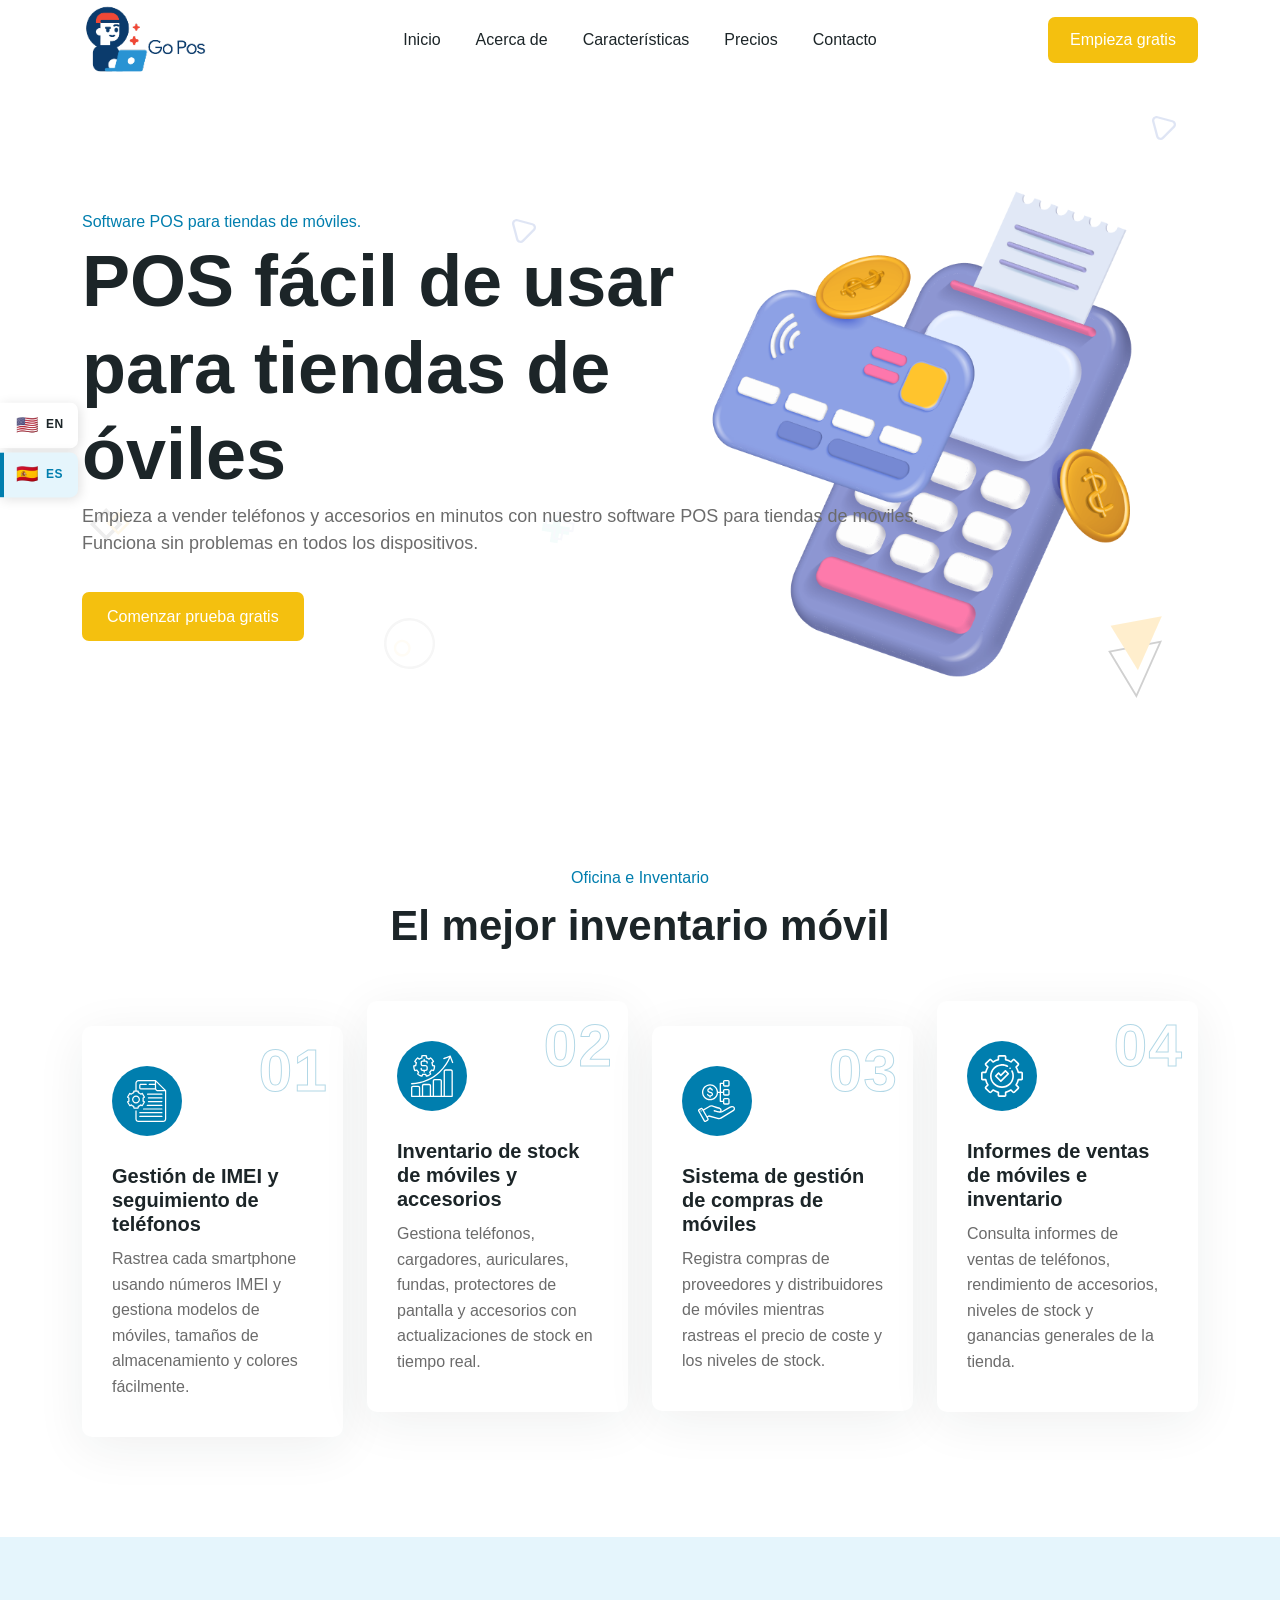
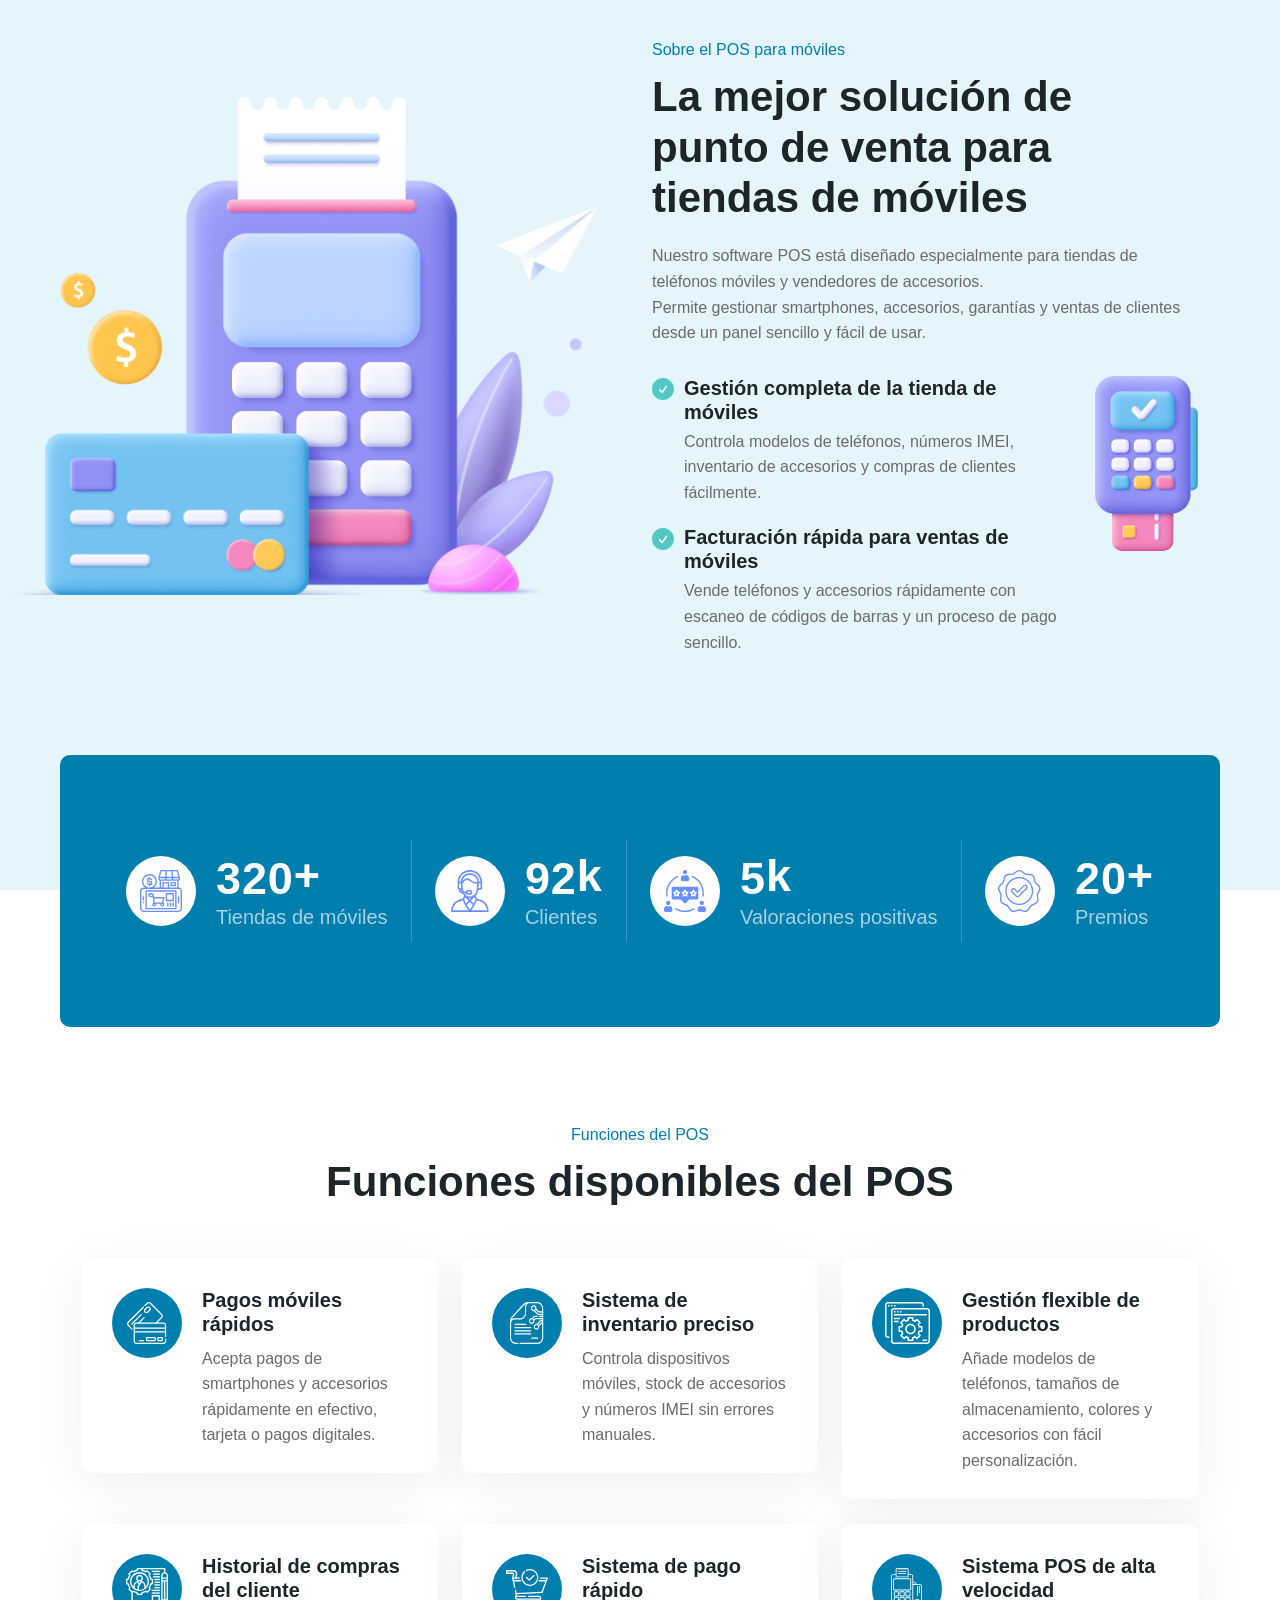
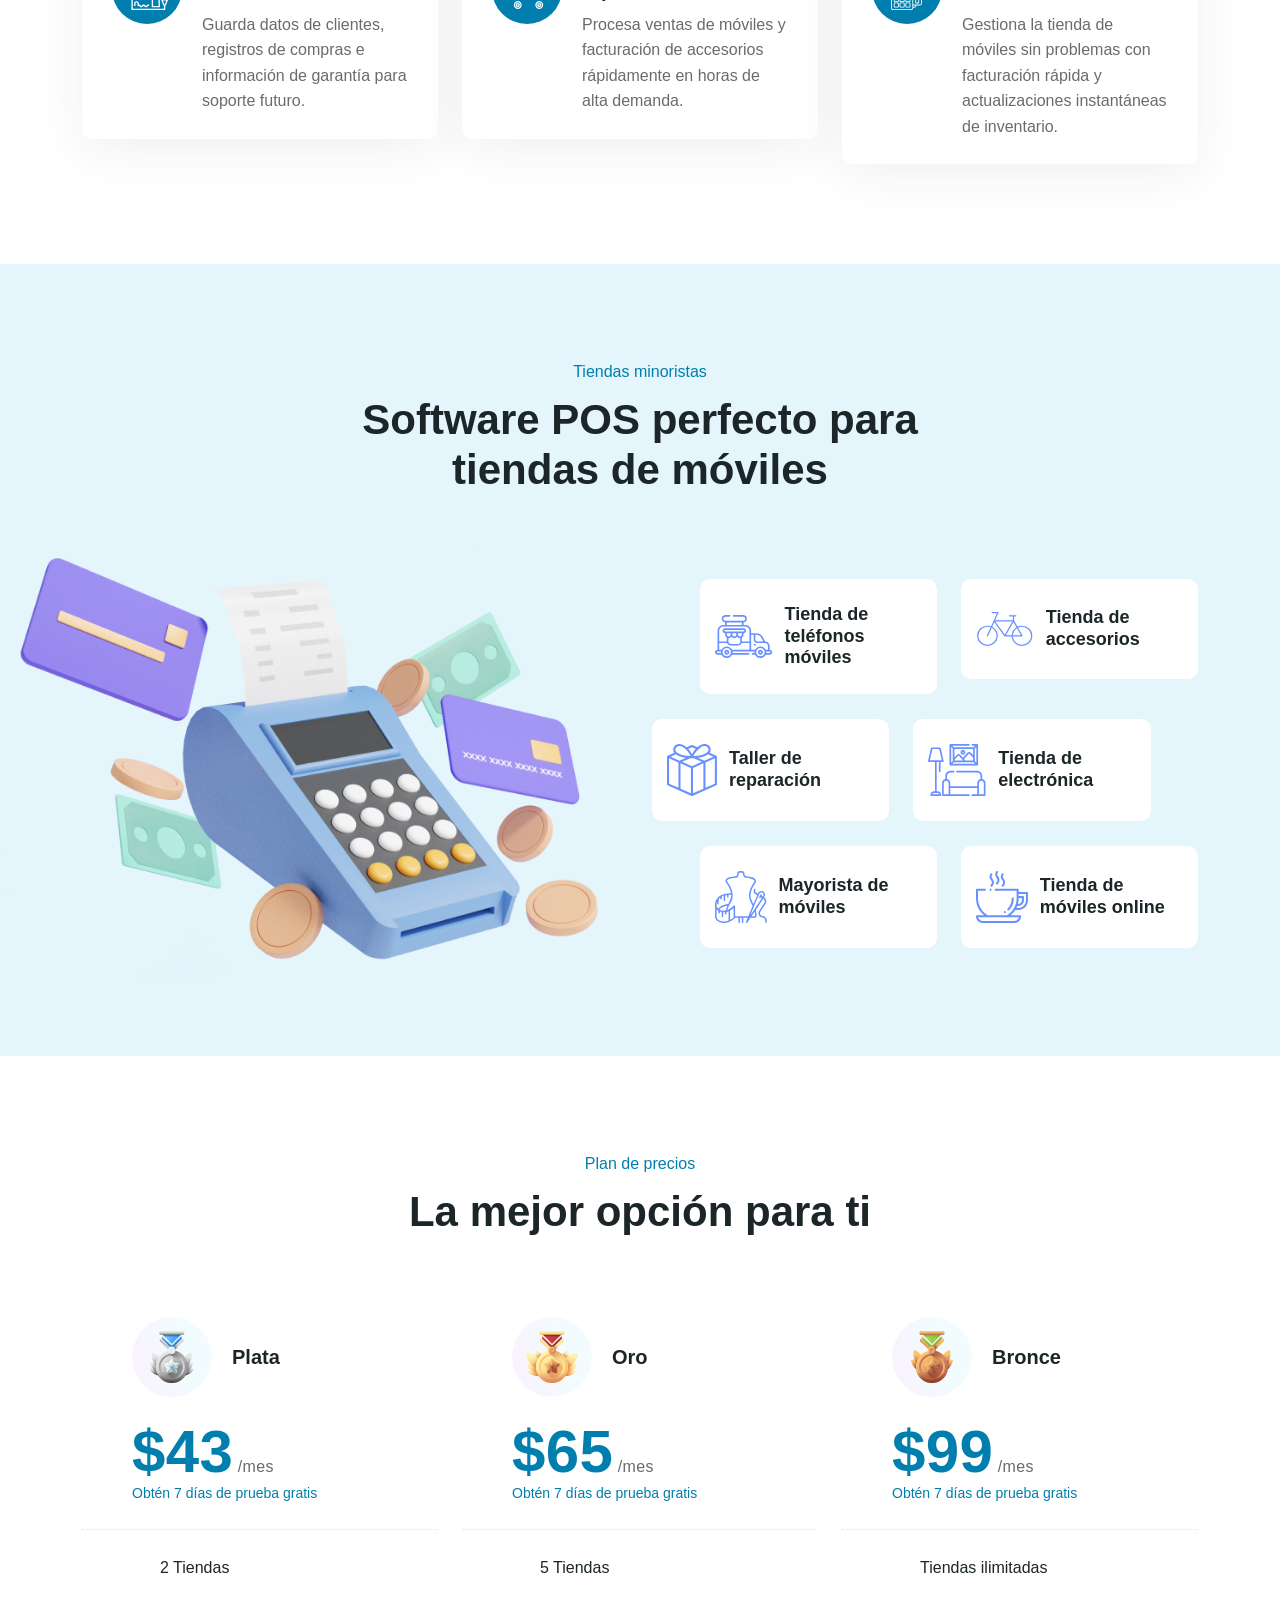
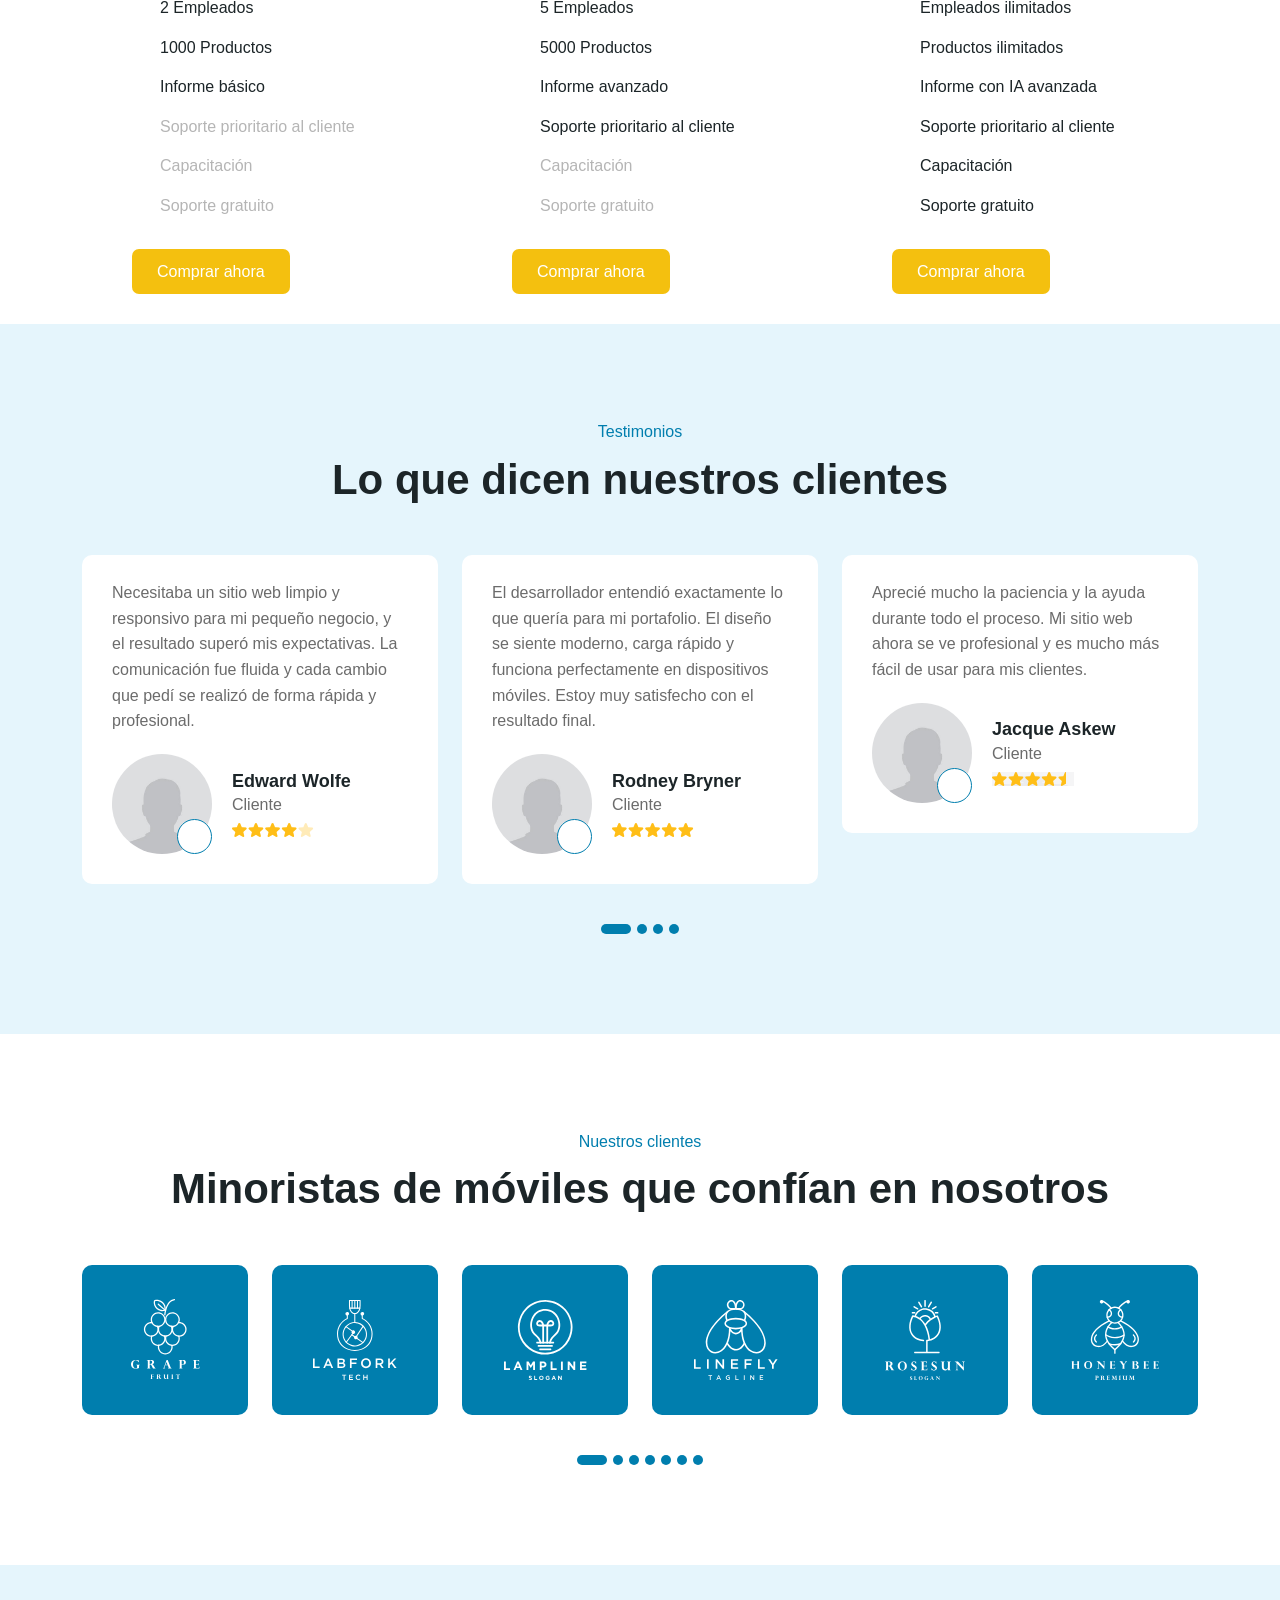
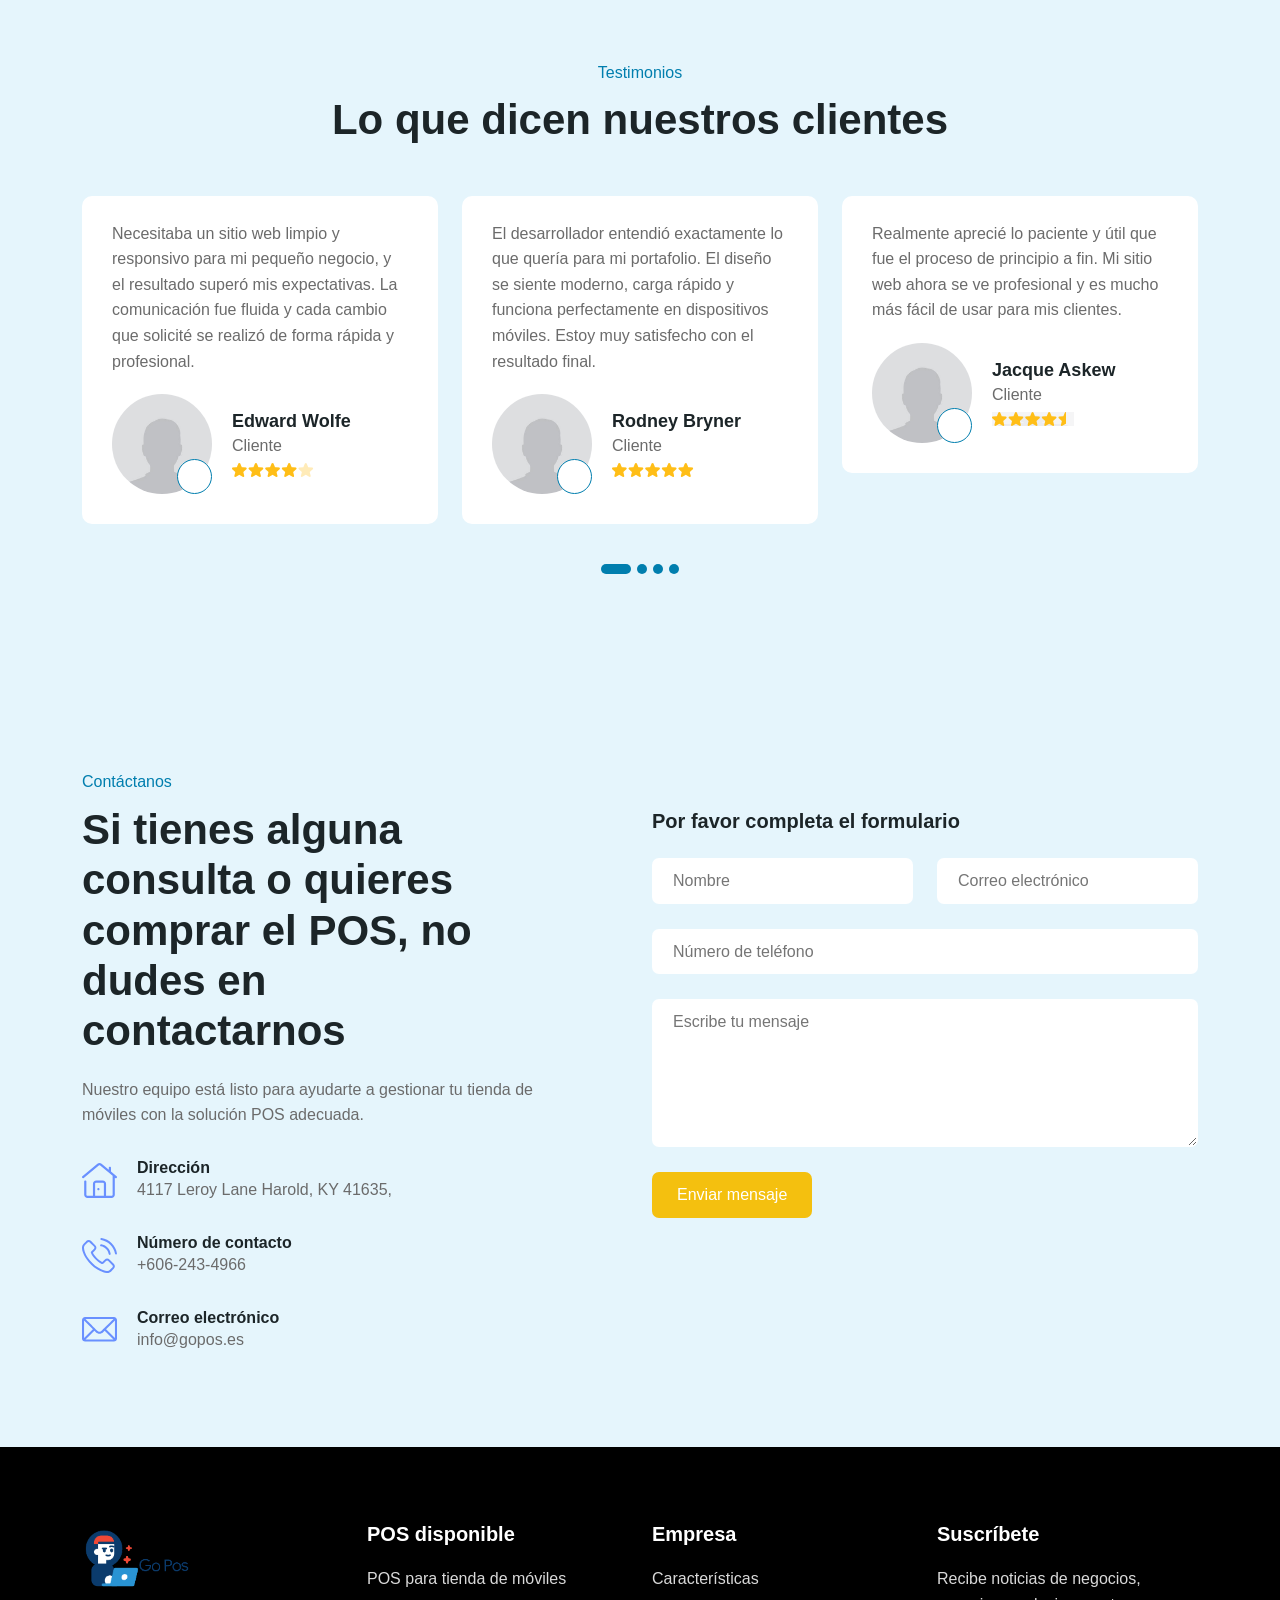
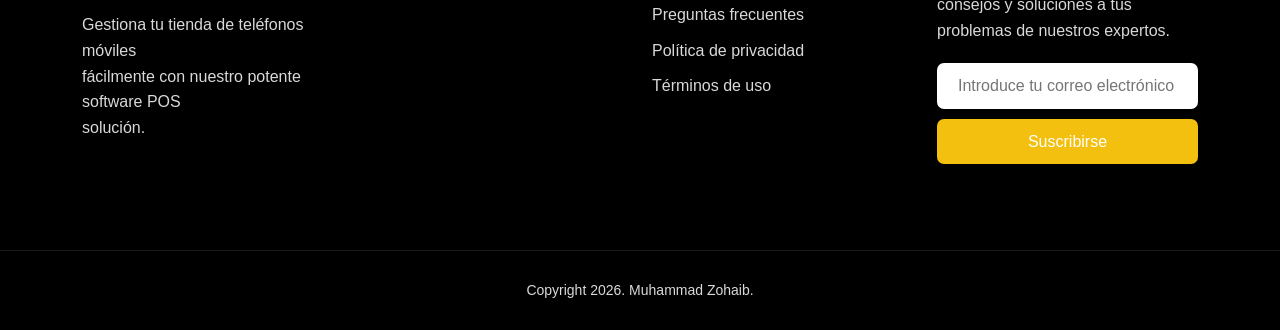
==== es.html @ cf7d3b7c "full redesigned" ====
<!DOCTYPE html>
<html class="no-js" lang="en">

<head>
    <!-- Meta Tags -->
    <meta charset="utf-8" />
    <meta http-equiv="x-ua-compatible" content="ie=edge" />
    <meta name="viewport" content="width=device-width, initial-scale=1" />
    <meta name="author" content="ThemeMarch" />
    <!-- Favicon Icon -->
    <link rel="icon" href="assets/img/goposonlylogo.png" />
    <!-- Site Title -->
    <title>GoPOS</title>
    <link rel="stylesheet" href="assets/css/plugins/bootstrap.min.css" />
    <link rel="stylesheet" href="assets/css/plugins/slick.css" />
    <link rel="stylesheet" href="assets/css/plugins/animate.css" />
    <link rel="stylesheet" href="assets/css/style.css" />
</head>

<body>
    <!-- Language Switcher (sticky left) -->
    <nav class="cs-lang-switcher" aria-label="Language selector">
        <a href="index.html" class="cs-lang-btn" id="lang-en" aria-label="Switch to English">
            <span class="cs-lang-flag">🇺🇸</span>
            <span class="cs-lang-label">EN</span>
        </a>
        <a href="es.html" class="cs-lang-btn cs-lang-active" id="lang-es" aria-label="Cambiar a Español">
            <span class="cs-lang-flag">🇪🇸</span>
            <span class="cs-lang-label">ES</span>
        </a>
    </nav>
    <div class="cs-preloader cs-white_bg cs-center">
        <div class="cs-preloader_in">
            <img src="assets/img/logo_mini.svg" alt="Logo" />
        </div>
    </div>
    <!-- Start Header Section -->
    <header class="cs-site_header cs-style1 cs-sticky-header cs-primary_color cs-white_bg">
        <div class="cs-main_header">
            <div class="container">
                <div class="cs-main_header_in">
                    <div class="cs-main_header_left">
                        <a class="cs-site_branding cs-accent_color" href="index.html">
                            <img src="assets/img/logo_mini.svg" alt="Logo" />
                        </a>
                    </div>
                    <div class="cs-main_header_center">
                        <div class="cs-nav">
                            <ul class="cs-nav_list">
                                <li><a href="#home" class="cs-smoth_scroll">Inicio</a></li>
                                <li><a href="#about" class="cs-smoth_scroll">Acerca de</a></li>
                                <li>
                                    <a href="#feature" class="cs-smoth_scroll">Características</a>
                                </li>
                                <li>
                                    <a href="#pricing" class="cs-smoth_scroll">Precios</a>
                                </li>
                                <li>
                                    <a href="#contact" class="cs-smoth_scroll">Contacto</a>
                                </li>
                            </ul>
                        </div>
                    </div>
                    <div class="cs-main_header_right">
                        <div class="cs-toolbox">
                            <!-- <span class="cs-link cs-modal_btn" data-modal="login"
                  >Iniciar sesión</span
                > -->
                            <span class="cs-btn cs-color1 cs-modal_btn" data-modal="register"><span>Empieza
                                    gratis</span></span>
                        </div>
                    </div>
                </div>
            </div>
        </div>
    </header>
    <!-- End Header Section -->

    <!-- Start Hero -->
    <div id="home">
        <div class="cs-height_80 cs-height_lg_80"></div>
        <section class="cs-hero cs-style1 cs-bg" data-src="assets/img/hero_bg.svg">
            <div class="container">
                <div class="cs-hero_img">
                    <div class="cs-hero_img_bg cs-bg" data-src="assets/img/hero_img_bg.png"></div>
                    <img src="assets/img/hero_img.png" alt="Hero Image" class="wow fadeInRight" data-wow-duration="1s"
                        data-wow-delay="0.4s" />
                </div>
                <div class="cs-hero_text">
                    <div class="cs-hero_secondary_title">
                        Software POS para tiendas de móviles.
                    </div>
                    <h1 class="cs-hero_title">POS fácil de usar <br />para tiendas de<br />óviles</h1>
                    <div class="cs-hero_subtitle">
                        Empieza a vender teléfonos y accesorios en minutos con nuestro software POS para tiendas de
                        móviles.
                        <br />Funciona sin problemas en todos los dispositivos.
                    </div>
                    <a href="#" class="cs-btn"><span>Comenzar prueba gratis</span></a>
                </div>
                <div class="cs-hero_shapes">
                    <div class="cs-shape cs-shape_position1">
                        <img src="assets/img/shape/shape_1.svg" alt="Shape" />
                    </div>
                    <div class="cs-shape cs-shape_position2">
                        <img src="assets/img/shape/shape_2.svg" alt="Shape" />
                    </div>
                    <div class="cs-shape cs-shape_position3">
                        <img src="assets/img/shape/shape_3.svg" alt="Shape" />
                    </div>
                    <div class="cs-shape cs-shape_position4">
                        <img src="assets/img/shape/shape_4.svg" alt="Shape" />
                    </div>
                    <div class="cs-shape cs-shape_position5">
                        <img src="assets/img/shape/shape_5.svg" alt="Shape" />
                    </div>
                    <div class="cs-shape cs-shape_position6">
                        <img src="assets/img/shape/shape_6.svg" alt="Shape" />
                    </div>
                </div>
            </div>
        </section>
    </div>
    <!-- End Hero -->

    <!-- Start Main Feature -->
    <section class="cs-bg" data-src="assets/img/feature_bg.svg">
        <div class="cs-height_95 cs-height_lg_70"></div>
        <div class="container">
            <div class="cs-seciton_heading cs-style1 text-center">
                <div class="cs-section_subtitle wow fadeInUp" data-wow-duration="1s" data-wow-delay="0.3s">
                    Oficina e Inventario
                </div>
                <div class="cs-height_10 cs-height_lg_10"></div>
                <h3 class="cs-section_title">El mejor inventario móvil</h3>
            </div>
            <div class="cs-height_50 cs-height_lg_40"></div>
            <div class="row">
                <div class="col-md-6 col-xl-3">
                    <div class="cs-height_25 cs-height_lg_0"></div>
                    <div class="cs-iconbox cs-style1">
                        <div class="cs-iconbox_icon cs-center">
                            <img src="assets/img/icons/icon_box_1.svg" alt="Icon" />
                        </div>
                        <div class="cs-iconbox_in">
                            <div class="cs-iconbox_number cs-primary_font">01</div>
                            <h3 class="cs-iconbox_title">Gestión de IMEI y seguimiento de teléfonos</h3>
                            <div class="cs-iconbox_subtitle">
                                Rastrea cada smartphone usando números IMEI y gestiona modelos de móviles, tamaños de
                                almacenamiento y colores fácilmente.
                            </div>
                        </div>
                    </div>
                    <div class="cs-height_25 cs-height_lg_25"></div>
                </div>
                <div class="col-md-6 col-xl-3">
                    <div class="cs-iconbox cs-style1">
                        <div class="cs-iconbox_icon cs-center">
                            <img src="assets/img/icons/icon_box_2.svg" alt="Icon" />
                        </div>
                        <div class="cs-iconbox_in">
                            <div class="cs-iconbox_number cs-primary_font">02</div>
                            <h3 class="cs-iconbox_title">Inventario de stock de móviles y accesorios</h3>
                            <div class="cs-iconbox_subtitle">
                                Gestiona teléfonos, cargadores, auriculares, fundas, protectores de pantalla y
                                accesorios con
                                actualizaciones de stock en tiempo real.
                            </div>
                        </div>
                    </div>
                    <div class="cs-height_25 cs-height_lg_25"></div>
                </div>
                <div class="col-md-6 col-xl-3">
                    <div class="cs-height_25 cs-height_lg_0"></div>
                    <div class="cs-iconbox cs-style1">
                        <div class="cs-iconbox_icon cs-center">
                            <img src="assets/img/icons/icon_box_3.svg" alt="Icon" />
                        </div>
                        <div class="cs-iconbox_in">
                            <div class="cs-iconbox_number cs-primary_font">03</div>
                            <h3 class="cs-iconbox_title">Sistema de gestión de compras de móviles</h3>
                            <div class="cs-iconbox_subtitle">
                                Registra compras de proveedores y distribuidores de móviles mientras rastreas el precio
                                de
                                coste y los niveles de stock.
                            </div>
                        </div>
                    </div>
                    <div class="cs-height_25 cs-height_lg_25"></div>
                </div>
                <div class="col-md-6 col-xl-3">
                    <div class="cs-iconbox cs-style1">
                        <div class="cs-iconbox_icon cs-center">
                            <img src="assets/img/icons/icon_box_4.svg" alt="Icon" />
                        </div>
                        <div class="cs-iconbox_in">
                            <div class="cs-iconbox_number cs-primary_font">04</div>
                            <h3 class="cs-iconbox_title">Informes de ventas de móviles e inventario</h3>
                            <div class="cs-iconbox_subtitle">
                                Consulta informes de ventas de teléfonos, rendimiento de accesorios, niveles de stock y
                                ganancias generales de la tienda.
                            </div>
                        </div>
                    </div>
                    <div class="cs-height_25 cs-height_lg_25"></div>
                </div>
            </div>
            <div class="cs-height_75 cs-height_lg_45"></div>
        </div>
    </section>
    <!-- End Main Feature -->

    <!-- Start About -->
    <section id="about" class="cs-gradient_bg_1">
        <div class="cs-height_100 cs-height_lg_70"></div>
        <div class="container">
            <div class="row align-items-center flex-column-reverse-lg">
                <div class="col-xl-6 wow fadeInLeft" data-wow-duration="1s" data-wow-delay="0.3s">
                    <div class="cs-left_full_width cs-space110">
                        <div class="cs-left_sided_img">
                            <img src="assets/img/about_img_1.png" alt="About" />
                        </div>
                    </div>
                </div>
                <div class="col-xl-6">
                    <div class="cs-height_0 cs-height_lg_40"></div>
                    <div class="cs-seciton_heading cs-style1">
                        <div class="cs-section_subtitle">Sobre el POS para móviles</div>
                        <div class="cs-height_10 cs-height_lg_10"></div>
                        <h3 class="cs-section_title">
                            La mejor solución de punto de venta para tiendas de móviles
                        </h3>
                    </div>
                    <div class="cs-height_20 cs-height_lg_20"></div>
                    <p>
                        Nuestro software POS está diseñado especialmente para tiendas de teléfonos móviles y vendedores
                        de accesorios. <br />
                        Permite gestionar smartphones, accesorios, garantías y ventas de clientes desde un panel
                        sencillo y fácil de usar.
                    </p>
                    <div class="cs-height_15 cs-height_lg_15"></div>
                    <div class="cs-list_1_wrap">
                        <ul class="cs-list cs-style1 cs-mp0">
                            <li>
                                <span class="cs-list_icon">
                                    <img src="assets/img/icons/tick.svg" alt="Tick" />
                                </span>
                                <div class="cs-list_right">
                                    <h3>Gestión completa de la tienda de móviles</h3>
                                    <p>
                                        Controla modelos de teléfonos, números IMEI, inventario de accesorios y compras
                                        de clientes fácilmente.
                                    </p>
                                </div>
                            </li>
                            <li>
                                <span class="cs-list_icon">
                                    <img src="assets/img/icons/tick.svg" alt="Tick" />
                                </span>
                                <div class="cs-list_right">
                                    <h3>Facturación rápida para ventas de móviles</h3>
                                    <p>
                                        Vende teléfonos y accesorios rápidamente con escaneo de códigos de barras y un
                                        proceso de pago sencillo.
                                    </p>
                                </div>
                            </li>
                        </ul>
                        <div class="cs-list_img wow fadeInUp" data-wow-duration="1s" data-wow-delay="0.5s">
                            <img src="assets/img/about_img_2.png" alt="About" />
                        </div>
                    </div>
                </div>
            </div>
        </div>
        <div class="cs-height_100 cs-height_lg_70"></div>
        <div class="cs-height_135 cs-height_lg_0"></div>
    </section>
    <!-- End About -->

    <!-- Start Fun Fact -->
    <div class="container-fluid">
        <div class="cs-funfact_1_wrap cs-type1">
            <div class="cs-funfact cs-style1">
                <div class="cs-funfact_icon cs-center">
                    <img src="assets/img/icons/funfact_icon_1.svg" alt="Icon" />
                </div>
                <div class="cs-funfact_right">
                    <div class="cs-funfact_number cs-primary_font">
                        <span data-count-to="320" class="odometer"></span>+
                    </div>
                    <h2 class="cs-funfact_title">Tiendas de móviles</h2>
                </div>
            </div>
            <div class="cs-funfact cs-style1">
                <div class="cs-funfact_icon cs-center">
                    <img src="assets/img/icons/funfact_icon_2.svg" alt="Icon" />
                </div>
                <div class="cs-funfact_right">
                    <div class="cs-funfact_number cs-primary_font">
                        <span data-count-to="92" class="odometer"></span>k
                    </div>
                    <h2 class="cs-funfact_title">Clientes</h2>
                </div>
            </div>
            <div class="cs-funfact cs-style1">
                <div class="cs-funfact_icon cs-center">
                    <img src="assets/img/icons/funfact_icon_3.svg" alt="Icon" />
                </div>
                <div class="cs-funfact_right">
                    <div class="cs-funfact_number cs-primary_font">
                        <span data-count-to="5" class="odometer"></span>k
                    </div>
                    <h2 class="cs-funfact_title">Valoraciones positivas</h2>
                </div>
            </div>
            <div class="cs-funfact cs-style1">
                <div class="cs-funfact_icon cs-center">
                    <img src="assets/img/icons/funfact_icon_4.svg" alt="Icon" />
                </div>
                <div class="cs-funfact_right">
                    <div class="cs-funfact_number cs-primary_font">
                        <span data-count-to="20" class="odometer"></span>+
                    </div>
                    <h2 class="cs-funfact_title">Premios</h2>
                </div>
            </div>
        </div>
    </div>
    <!-- End Fun F    act -->

    <!-- Start All Feature -->
    <section class="cs-bg" data-src="assets/img/feature_bg.svg">
    <div class="cs-height_135 cs-height_lg_0"></div>
    <div id="feature">
        <div class="cs-height_95 cs-height_lg_70"></div>
        <div class="container">
            <div class="cs-seciton_heading cs-style1 text-center">
                <div class="cs-section_subtitle wow fadeInUp" data-wow-duration="1s" data-wow-delay="0.3s">
                    Funciones del POS
                </div>
                <div class="cs-height_10 cs-height_lg_10"></div>
                <h3 class="cs-section_title">Funciones disponibles del POS</h3>
            </div>
            <div class="cs-height_50 cs-height_lg_40"></div>
            <div class="row">
                <div class="col-xl-4 col-md-6">
                    <div class="cs-iconbox cs-style1 cs-type1">
                        <div class="cs-iconbox_icon cs-center">
                            <img src="assets/img/icons/icon_box_5.svg" alt="Icon" />
                        </div>
                        <div class="cs-iconbox_in">
                            <h3 class="cs-iconbox_title">Pagos móviles rápidos</h3>
                            <div class="cs-iconbox_subtitle">
                                Acepta pagos de smartphones y accesorios rápidamente en efectivo, tarjeta o pagos digitales.
                            </div>
                        </div>
                    </div>
                    <div class="cs-height_25 cs-height_lg_25"></div>
                </div>

                <div class="col-xl-4 col-md-6">
                    <div class="cs-iconbox cs-style1 cs-type1">
                        <div class="cs-iconbox_icon cs-center">
                            <img src="assets/img/icons/icon_box_6.svg" alt="Icon" />
                        </div>
                        <div class="cs-iconbox_in">
                            <h3 class="cs-iconbox_title">Sistema de inventario preciso</h3>
                            <div class="cs-iconbox_subtitle">
                                Controla dispositivos móviles, stock de accesorios y números IMEI sin errores manuales.
                            </div>
                        </div>
                    </div>
                    <div class="cs-height_25 cs-height_lg_25"></div>
                </div>

                <div class="col-xl-4 col-md-6">
                    <div class="cs-iconbox cs-style1 cs-type1">
                        <div class="cs-iconbox_icon cs-center">
                            <img src="assets/img/icons/icon_box_7.svg" alt="Icon" />
                        </div>
                        <div class="cs-iconbox_in">
                            <h3 class="cs-iconbox_title">Gestión flexible de productos</h3>
                            <div class="cs-iconbox_subtitle">
                                Añade modelos de teléfonos, tamaños de almacenamiento, colores y accesorios con fácil personalización.
                            </div>
                        </div>
                    </div>
                    <div class="cs-height_25 cs-height_lg_25"></div>
                </div>

                <div class="col-xl-4 col-md-6">
                    <div class="cs-iconbox cs-style1 cs-type1">
                        <div class="cs-iconbox_icon cs-center">
                            <img src="assets/img/icons/icon_box_8.svg" alt="Icon" />
                        </div>
                        <div class="cs-iconbox_in">
                            <h3 class="cs-iconbox_title">Historial de compras del cliente</h3>
                            <div class="cs-iconbox_subtitle">
                                Guarda datos de clientes, registros de compras e información de garantía para soporte futuro.
                            </div>
                        </div>
                    </div>
                    <div class="cs-height_25 cs-height_lg_25"></div>
                </div>

                <div class="col-xl-4 col-md-6">
                    <div class="cs-iconbox cs-style1 cs-type1">
                        <div class="cs-iconbox_icon cs-center">
                            <img src="assets/img/icons/icon_box_9.svg" alt="Icon" />
                        </div>
                        <div class="cs-iconbox_in">
                            <h3 class="cs-iconbox_title">Sistema de pago rápido</h3>
                            <div class="cs-iconbox_subtitle">
                                Procesa ventas de móviles y facturación de accesorios rápidamente en horas de alta demanda.
                            </div>
                        </div>
                    </div>
                    <div class="cs-height_25 cs-height_lg_25"></div>
                </div>

                <div class="col-xl-4 col-md-6">
                    <div class="cs-iconbox cs-style1 cs-type1">
                        <div class="cs-iconbox_icon cs-center">
                            <img src="assets/img/icons/icon_box_10.svg" alt="Icon" />
                        </div>
                        <div class="cs-iconbox_in">
                            <h3 class="cs-iconbox_title">Sistema POS de alta velocidad</h3>
                            <div class="cs-iconbox_subtitle">
                                Gestiona la tienda de móviles sin problemas con facturación rápida y actualizaciones instantáneas de inventario.
                            </div>
                        </div>
                    </div>
                    <div class="cs-height_25 cs-height_lg_25"></div>
                </div>

            </div>
        </div>
        <div class="cs-height_75 cs-height_lg_45"></div>
    </div>
</section>
    <!-- End All Feature -->
    <!-- Start Retail Stores -->
<section class="cs-gradient_bg_1">
    <div class="cs-height_95 cs-height_lg_70"></div>
    <div class="container">
        <div class="cs-seciton_heading cs-style1 text-center">
            <div class="cs-section_subtitle wow fadeInUp" data-wow-duration="1s" data-wow-delay="0.3s">
                Tiendas minoristas
            </div>
            <div class="cs-height_10 cs-height_lg_10"></div>
            <h3 class="cs-section_title">
                Software POS perfecto para <br />tiendas de móviles
            </h3>
        </div>
        <div class="cs-height_50 cs-height_lg_40"></div>
        <div class="row align-items-center flex-column-reverse-lg">
            <div class="col-xl-6">
                <div class="cs-left_full_width cs-space40">
                    <div class="cs-left_sided_img">
                        <img src="assets/img/retail-store.png" alt="Tiendas minoristas" />
                    </div>
                </div>
            </div>
            <div class="col-xl-6">
                <div class="cs-height_25 cs-height_lg_40"></div>
                <div class="row wow fadeInRight" data-wow-duration="1s" data-wow-delay="0.3s">
                    <div class="col-lg-11 offset-lg-1">
                        <div class="row">
                            <div class="col-md-6">
                                <div class="cs-iconbox cs-style2 text-center">
                                    <div class="cs-iconbox_icon">
                                        <img src="assets/img/icons/retail_icon_1.svg" alt="Icon" />
                                    </div>
                                    <h2 class="cs-iconbox_title">Tienda de teléfonos móviles</h2>
                                </div>
                                <div class="cs-height_25 cs-height_lg_25"></div>
                            </div>
                            <div class="col-md-6">
                                <div class="cs-iconbox cs-style2 text-center">
                                    <div class="cs-iconbox_icon">
                                        <img src="assets/img/icons/retail_icon_2.svg" alt="Icon" />
                                    </div>
                                    <h2 class="cs-iconbox_title">Tienda de accesorios</h2>
                                </div>
                                <div class="cs-height_25 cs-height_lg_25"></div>
                            </div>
                        </div>
                    </div>
                </div>

                <div class="row wow fadeInRight" data-wow-duration="1s" data-wow-delay="0.3s">
                    <div class="col-lg-11">
                        <div class="row">
                            <div class="col-md-6">
                                <div class="cs-iconbox cs-style2 text-center">
                                    <div class="cs-iconbox_icon">
                                        <img src="assets/img/icons/retail_icon_3.svg" alt="Icon" />
                                    </div>
                                    <h2 class="cs-iconbox_title">Taller de reparación</h2>
                                </div>
                                <div class="cs-height_25 cs-height_lg_25"></div>
                            </div>
                            <div class="col-md-6">
                                <div class="cs-iconbox cs-style2 text-center">
                                    <div class="cs-iconbox_icon">
                                        <img src="assets/img/icons/retail_icon_4.svg" alt="Icon" />
                                    </div>
                                    <h2 class="cs-iconbox_title">Tienda de electrónica</h2>
                                </div>
                                <div class="cs-height_25 cs-height_lg_25"></div>
                            </div>
                        </div>
                    </div>
                </div>

                <div class="row wow fadeInRight" data-wow-duration="1s" data-wow-delay="0.3s">
                    <div class="col-lg-11 offset-lg-1">
                        <div class="row">
                            <div class="col-md-6">
                                <div class="cs-iconbox cs-style2 text-center">
                                    <div class="cs-iconbox_icon">
                                        <img src="assets/img/icons/retail_icon_5.svg" alt="Icon" />
                                    </div>
                                    <h2 class="cs-iconbox_title">Mayorista de móviles</h2>
                                </div>
                                <div class="cs-height_25 cs-height_lg_25"></div>
                            </div>
                            <div class="col-md-6">
                                <div class="cs-iconbox cs-style2 text-center">
                                    <div class="cs-iconbox_icon">
                                        <img src="assets/img/icons/retail_icon_6.svg" alt="Icon" />
                                    </div>
                                    <h2 class="cs-iconbox_title">Tienda de móviles online</h2>
                                </div>
                                <div class="cs-height_25 cs-height_lg_25"></div>
                            </div>
                        </div>
                    </div>
                </div>

            </div>
        </div>
    </div>
    <div class="cs-height_75 cs-height_lg_70"></div>
</section>
    <!-- End Retail Stores -->
    <!-- Start Price Section -->
    <section class="cs-bg" data-src="assets/img/feature_bg.svg" id="pricing">
        <div class="cs-height_95 cs-height_lg_70"></div>
        <div class="container">
            <div class="cs-seciton_heading cs-style1 text-center">
                <div class="cs-section_subtitle wow fadeInUp" data-wow-duration="1s" data-wow-delay="0.4s">
                    Plan de precios
                </div>
                <div class="cs-height_10 cs-height_lg_10"></div>
                <h3 class="cs-section_title">La mejor opción para ti</h3>
            </div>
            <div class="cs-height_50 cs-height_lg_40"></div>
            <div class="row">

                <!-- SILVER -->
                <div class="col-lg-4">
                    <div class="cs-pricing_table cs-style1">
                        <div class="cs-pricing_head">
                            <div class="cs-pricing_heading">
                                <div class="cs-pricing_icon cs-center">
                                    <img src="assets/img/icons/pricing_icon_1.svg" alt="Icono" />
                                </div>
                                <h2 class="cs-pricing_title cs-m0">Plata</h2>
                            </div>
                            <div class="cs-price cs-primary_font">
                                <b class="cs-accent_color">$43</b>
                                <span>/mes</span>
                            </div>
                            <div class="cs-pricing_lable">Obtén 7 días de prueba gratis</div>
                        </div>

                        <div class="cs-pricing_body">
                            <ul class="cs-mp0 cs-pricing_feature">
                                <li><span>2 Tiendas</span></li>
                                <li><span>2 Empleados</span></li>
                                <li><span>1000 Productos</span></li>
                                <li><span>Informe básico</span></li>
                                <li class="cs-inactive"><span>Soporte prioritario al cliente</span></li>
                                <li class="cs-inactive"><span>Capacitación</span></li>
                                <li class="cs-inactive"><span>Soporte gratuito</span></li>
                            </ul>

                            <div class="cs-pricing_btn">
                                <a href="#" class="cs-btn cs-size_md"><span>Comprar ahora</span></a>
                            </div>
                        </div>
                    </div>
                </div>

                <!-- GOLD -->
                <div class="col-lg-4">
                    <div class="cs-pricing_table cs-style1">
                        <div class="cs-pricing_head">
                            <div class="cs-pricing_heading">
                                <div class="cs-pricing_icon cs-center">
                                    <img src="assets/img/icons/pricing_icon_2.svg" alt="Icono" />
                                </div>
                                <h2 class="cs-pricing_title cs-m0">Oro</h2>
                            </div>
                            <div class="cs-price cs-primary_font">
                                <b class="cs-accent_color">$65</b>
                                <span>/mes</span>
                            </div>
                            <div class="cs-pricing_lable">Obtén 7 días de prueba gratis</div>
                        </div>

                        <div class="cs-pricing_body">
                            <ul class="cs-mp0 cs-pricing_feature">
                                <li><span>5 Tiendas</span></li>
                                <li><span>5 Empleados</span></li>
                                <li><span>5000 Productos</span></li>
                                <li><span>Informe avanzado</span></li>
                                <li><span>Soporte prioritario al cliente</span></li>
                                <li class="cs-inactive"><span>Capacitación</span></li>
                                <li class="cs-inactive"><span>Soporte gratuito</span></li>
                            </ul>

                            <div class="cs-pricing_btn">
                                <a href="#" class="cs-btn cs-size_md"><span>Comprar ahora</span></a>
                            </div>
                        </div>
                    </div>
                </div>

                <!-- BRONZE -->
                <div class="col-lg-4">
                    <div class="cs-pricing_table cs-style1">
                        <div class="cs-pricing_head">
                            <div class="cs-pricing_heading">
                                <div class="cs-pricing_icon cs-center">
                                    <img src="assets/img/icons/pricing_icon_3.svg" alt="Icono" />
                                </div>
                                <h2 class="cs-pricing_title cs-m0">Bronce</h2>
                            </div>
                            <div class="cs-price cs-primary_font">
                                <b class="cs-accent_color">$99</b>
                                <span>/mes</span>
                            </div>
                            <div class="cs-pricing_lable">Obtén 7 días de prueba gratis</div>
                        </div>

                        <div class="cs-pricing_body">
                            <ul class="cs-mp0 cs-pricing_feature">
                                <li><span>Tiendas ilimitadas</span></li>
                                <li><span>Empleados ilimitados</span></li>
                                <li><span>Productos ilimitados</span></li>
                                <li><span>Informe con IA avanzada</span></li>
                                <li><span>Soporte prioritario al cliente</span></li>
                                <li><span>Capacitación</span></li>
                                <li><span>Soporte gratuito</span></li>
                            </ul>

                            <div class="cs-pricing_btn">
                                <a href="#" class="cs-btn cs-size_md"><span>Comprar ahora</span></a>
                            </div>
                        </div>
                    </div>
                </div>

            </div>
        </div>
    </section>
    <!-- End Price Section -->
    <!-- End Testimonials Section -->
    <section class="cs-gradient_bg_1">
        <div class="cs-height_95 cs-height_lg_70"></div>
        <div class="container">
            <div class="cs-seciton_heading cs-style1 text-center">
                <div class="cs-section_subtitle wow fadeInUp" data-wow-duration="1s" data-wow-delay="0.4s">
                    Testimonios
                </div>
                <div class="cs-height_10 cs-height_lg_10"></div>
                <h3 class="cs-section_title">Lo que dicen nuestros clientes</h3>
            </div>

            <div class="cs-height_50 cs-height_lg_40"></div>

            <div class="cs-slider cs-style1 cs-gap-24">
                <div class="cs-slider_container" data-autoplay="0" data-loop="1" data-speed="600" data-fade-slide="0"
                    data-slides-per-view="responsive" data-xs-slides="1" data-sm-slides="2" data-md-slides="3"
                    data-lg-slides="3" data-add-slides="3">

                    <div class="cs-slider_wrapper">

                        <!-- Slide 1 -->
                        <div class="cs-slide">
                            <div class="cs-testimonial cs-style1">
                                <div class="cs-testimonial_text">
                                    Necesitaba un sitio web limpio y responsivo para mi pequeño negocio, y el resultado superó mis expectativas. La comunicación fue fluida y cada cambio que pedí se realizó de forma rápida y profesional.
                                </div>

                                <div class="cs-testimonial_meta">
                                    <div class="cs-avatar">
                                        <img src="assets/img/avatar.webp" alt="Avatar" />
                                        <div class="cs-quote cs-center"></div>
                                    </div>

                                    <div class="cs-testimonial_meta_right">
                                        <h3>Edward Wolfe</h3>
                                        <p>Cliente</p>
                                        <div class="cs-review" data-review="4">
                                            <img src="assets/img/icons/stars.svg" alt="Estrellas" />
                                            <div class="cs-review_in">
                                                <img src="assets/img/icons/stars.svg" alt="Estrellas" />
                                            </div>
                                        </div>
                                    </div>
                                </div>
                            </div>
                        </div>

                        <!-- Slide 2 -->
                        <div class="cs-slide">
                            <div class="cs-testimonial cs-style1">
                                <div class="cs-testimonial_text">
                                    El desarrollador entendió exactamente lo que quería para mi portafolio. El diseño se siente moderno, carga rápido y funciona perfectamente en dispositivos móviles. Estoy muy satisfecho con el resultado final.
                                </div>

                                <div class="cs-testimonial_meta">
                                    <div class="cs-avatar">
                                        <img src="assets/img/avatar.webp" alt="Avatar" />
                                        <div class="cs-quote cs-center"></div>
                                    </div>

                                    <div class="cs-testimonial_meta_right">
                                        <h3>Rodney Bryner</h3>
                                        <p>Cliente</p>
                                        <div class="cs-review" data-review="5">
                                            <img src="assets/img/icons/stars.svg" alt="Estrellas" />
                                            <div class="cs-review_in">
                                                <img src="assets/img/icons/stars.svg" alt="Estrellas" />
                                            </div>
                                        </div>
                                    </div>
                                </div>
                            </div>
                        </div>

                        <!-- Slide 3 -->
                        <div class="cs-slide">
                            <div class="cs-testimonial cs-style1">
                                <div class="cs-testimonial_text">
                                    Aprecié mucho la paciencia y la ayuda durante todo el proceso. Mi sitio web ahora se ve profesional y es mucho más fácil de usar para mis clientes.
                                </div>

                                <div class="cs-testimonial_meta">
                                    <div class="cs-avatar">
                                        <img src="assets/img/avatar.webp" alt="Avatar" />
                                        <div class="cs-quote cs-center"></div>
                                    </div>

                                    <div class="cs-testimonial_meta_right">
                                        <h3>Jacque Askew</h3>
                                        <p>Cliente</p>
                                        <div class="cs-review" data-review="4.5">
                                            <img src="assets/img/avatar.webp" alt="Estrella" />
                                            <div class="cs-review_in">
                                                <img src="assets/img/icons/stars.svg" alt="Estrellas" />
                                            </div>
                                        </div>
                                    </div>
                                </div>
                            </div>
                        </div>

                        <!-- Slide 4 -->
                        <div class="cs-slide">
                            <div class="cs-testimonial cs-style1">
                                <div class="cs-testimonial_text">
                                    El proyecto se entregó a tiempo y exactamente como se acordó. Me gustó especialmente la atención al detalle y la rapidez en las actualizaciones después del lanzamiento.
                                </div>

                                <div class="cs-testimonial_meta">
                                    <div class="cs-avatar">
                                        <img src="assets/img/avatar.webp" alt="Avatar" />
                                        <div class="cs-quote cs-center"></div>
                                    </div>

                                    <div class="cs-testimonial_meta_right">
                                        <h3>Edward Wolfe</h3>
                                        <p>Cliente</p>
                                        <div class="cs-review" data-review="4">
                                            <img src="assets/img/avatar.webp" alt="Estrella" />
                                            <div class="cs-review_in">
                                                <img src="assets/img/icons/stars.svg" alt="Estrellas" />
                                            </div>
                                        </div>
                                    </div>
                                </div>
                            </div>
                        </div>

                    </div>
                </div>

                <div class="cs-pagination cs-style1"></div>
            </div>
        </div>

        <div class="cs-height_100 cs-height_lg_70"></div>
    </section>
    <!-- End Testimonials Stores -->

    <!-- End Client Section -->
    <section class="cs-bg" data-src="assets/img/feature_bg.svg">
        <div class="cs-height_95 cs-height_lg_70"></div>
        <div class="container">
            <div class="cs-seciton_heading cs-style1 text-center">
                <div class="cs-section_subtitle">Nuestros clientes</div>
                <div class="cs-height_10 cs-height_lg_10"></div>
                <h3 class="cs-section_title">Minoristas de móviles que confían en nosotros</h3>
            </div>

            <div class="cs-height_50 cs-height_lg_40"></div>

            <div class="cs-slider cs-style1 cs-gap-24">
                <div class="cs-slider_container" data-autoplay="0" data-loop="1" data-speed="600" data-fade-slide="0"
                    data-slides-per-view="responsive" data-xs-slides="2" data-sm-slides="3" data-md-slides="4"
                    data-lg-slides="6" data-add-slides="6">

                    <div class="cs-slider_wrapper">

                        <div class="cs-slide">
                            <div class="cs-client cs-accent_bg cs-center">
                                <img src="assets/img/client_1.svg" alt="Cliente" />
                            </div>
                        </div>

                        <div class="cs-slide">
                            <div class="cs-client cs-accent_bg cs-center">
                                <img src="assets/img/client_2.svg" alt="Cliente" />
                            </div>
                        </div>

                        <div class="cs-slide">
                            <div class="cs-client cs-accent_bg cs-center">
                                <img src="assets/img/client_3.svg" alt="Cliente" />
                            </div>
                        </div>

                        <div class="cs-slide">
                            <div class="cs-client cs-accent_bg cs-center">
                                <img src="assets/img/client_4.svg" alt="Cliente" />
                            </div>
                        </div>

                        <div class="cs-slide">
                            <div class="cs-client cs-accent_bg cs-center">
                                <img src="assets/img/client_5.svg" alt="Cliente" />
                            </div>
                        </div>

                        <div class="cs-slide">
                            <div class="cs-client cs-accent_bg cs-center">
                                <img src="assets/img/client_6.svg" alt="Cliente" />
                            </div>
                        </div>

                        <div class="cs-slide">
                            <div class="cs-client cs-accent_bg cs-center">
                                <img src="assets/img/client_3.svg" alt="Cliente" />
                            </div>
                        </div>

                    </div>
                </div>

                <div class="cs-pagination cs-style1"></div>
            </div>

        </div>

        <div class="cs-height_100 cs-height_lg_70"></div>
</section>
    <!-- End Client Stores -->

    <!-- Start FAQ -->
    <section class="cs-gradient_bg_1">
        <div class="cs-height_95 cs-height_lg_70"></div>
        <div class="container">
            <div class="cs-seciton_heading cs-style1 text-center">
                <div class="cs-section_subtitle wow fadeInUp" data-wow-duration="1s" data-wow-delay="0.4s">
                    Testimonios
                </div>
                <div class="cs-height_10 cs-height_lg_10"></div>
                <h3 class="cs-section_title">Lo que dicen nuestros clientes</h3>
            </div>
            <div class="cs-height_50 cs-height_lg_40"></div>
            <div class="cs-slider cs-style1 cs-gap-24">
                <div class="cs-slider_container" data-autoplay="0" data-loop="1" data-speed="600" data-fade-slide="0"
                    data-slides-per-view="responsive" data-xs-slides="1" data-sm-slides="2" data-md-slides="3"
                    data-lg-slides="3" data-add-slides="3">
                    <div class="cs-slider_wrapper">

                        <div class="cs-slide">
                            <div class="cs-testimonial cs-style1">
                                <div class="cs-testimonial_text">
                                    Necesitaba un sitio web limpio y responsivo para mi pequeño negocio, y el resultado superó mis expectativas. La comunicación fue fluida y cada cambio que solicité se realizó de forma rápida y profesional.
                                </div>
                                <div class="cs-testimonial_meta">
                                    <div class="cs-avatar">
                                        <img src="assets/img/avatar.webp" alt="Avatar" />
                                        <div class="cs-quote cs-center">
                                            <!-- svg unchanged -->
                                        </div>
                                    </div>
                                    <div class="cs-testimonial_meta_right">
                                        <h3>Edward Wolfe</h3>
                                        <p>Cliente</p>
                                        <div class="cs-review" data-review="4">
                                            <img src="assets/img/icons/stars.svg" alt="Star" />
                                            <div class="cs-review_in">
                                                <img src="assets/img/icons/stars.svg" alt="Star" />
                                            </div>
                                        </div>
                                    </div>
                                </div>
                            </div>
                        </div>

                        <div class="cs-slide">
                            <div class="cs-testimonial cs-style1">
                                <div class="cs-testimonial_text">
                                    El desarrollador entendió exactamente lo que quería para mi portafolio. El diseño se siente moderno, carga rápido y funciona perfectamente en dispositivos móviles. Estoy muy satisfecho con el resultado final.
                                </div>
                                <div class="cs-testimonial_meta">
                                    <div class="cs-avatar">
                                        <img src="assets/img/avatar.webp" alt="Avatar" />
                                        <div class="cs-quote cs-center">
                                            <!-- svg unchanged -->
                                        </div>
                                    </div>
                                    <div class="cs-testimonial_meta_right">
                                        <h3>Rodney Bryner</h3>
                                        <p>Cliente</p>
                                        <div class="cs-review" data-review="5">
                                            <img src="assets/img/icons/stars.svg" alt="Star" />
                                            <div class="cs-review_in">
                                                <img src="assets/img/icons/stars.svg" alt="Star" />
                                            </div>
                                        </div>
                                    </div>
                                </div>
                            </div>
                        </div>

                        <div class="cs-slide">
                            <div class="cs-testimonial cs-style1">
                                <div class="cs-testimonial_text">
                                    Realmente aprecié lo paciente y útil que fue el proceso de principio a fin. Mi sitio web ahora se ve profesional y es mucho más fácil de usar para mis clientes.
                                </div>
                                <div class="cs-testimonial_meta">
                                    <div class="cs-avatar">
                                        <img src="assets/img/avatar.webp" alt="Avatar" />
                                        <div class="cs-quote cs-center">
                                            <!-- svg unchanged -->
                                        </div>
                                    </div>
                                    <div class="cs-testimonial_meta_right">
                                        <h3>Jacque Askew</h3>
                                        <p>Cliente</p>
                                        <div class="cs-review" data-review="4.5">
                                            <img src="assets/img/avatar.webp" alt="Star" />
                                            <div class="cs-review_in">
                                                <img src="assets/img/icons/stars.svg" alt="Star" />
                                            </div>
                                        </div>
                                    </div>
                                </div>
                            </div>
                        </div>

                        <div class="cs-slide">
                            <div class="cs-testimonial cs-style1">
                                <div class="cs-testimonial_text">
                                    El proyecto se entregó a tiempo y exactamente como se había acordado. Me gustó especialmente la atención al detalle y la rapidez con la que se realizaron pequeñas actualizaciones después del lanzamiento.
                                </div>
                                <div class="cs-testimonial_meta">
                                    <div class="cs-avatar">
                                        <img src="assets/img/avatar.webp" alt="Avatar" />
                                        <div class="cs-quote cs-center">
                                            <!-- svg unchanged -->
                                        </div>
                                    </div>
                                    <div class="cs-testimonial_meta_right">
                                        <h3>Edward Wolfe</h3>
                                        <p>Cliente</p>
                                        <div class="cs-review" data-review="4">
                                            <img src="assets/img/avatar.webp" alt="Star" />
                                            <div class="cs-review_in">
                                                <img src="assets/img/icons/stars.svg" alt="Star" />
                                            </div>
                                        </div>
                                    </div>
                                </div>
                            </div>
                        </div>

                    </div>
                </div>
                <div class="cs-pagination cs-style1"></div>
            </div>
        </div>
        <div class="cs-height_100 cs-height_lg_70"></div>
    </section>
    <!-- End FAQ -->

    <!-- Start Contact Section -->
    <section class="cs-gradient_bg_1" id="contact">
        <div class="cs-height_95 cs-height_lg_70"></div>
        <div class="container">
            <div class="row">
                <div class="col-xl-5 col-lg-8">
                    <div class="cs-seciton_heading cs-style1">
                        <div class="cs-section_subtitle wow fadeInUp" data-wow-duration="1s" data-wow-delay="0.4s">
                            Contáctanos
                        </div>
                        <div class="cs-height_10 cs-height_lg_10"></div>
                        <h3 class="cs-section_title">
                            Si tienes alguna consulta o quieres comprar el POS, no dudes en contactarnos
                        </h3>
                    </div>
                    <div class="cs-height_20 cs-height_lg_20"></div>
                    <p>
                        Nuestro equipo está listo para ayudarte a gestionar tu tienda de móviles con la solución POS adecuada.
                    </p>
                    <div class="cs-height_15 cs-height_lg_15"></div>

                    <div class="cs-iconbox cs-style3">
                        <div class="cs-iconbox_icon">
                            <img src="assets/img/icons/contact_icon_1.svg" alt="Icon" />
                        </div>
                        <div class="cs-iconbox_right">
                            <h2 class="cs-iconbox_title">Dirección</h2>
                            <div class="cs-iconbox_subtitle">
                                4117 Leroy Lane Harold, KY 41635,
                            </div>
                        </div>
                    </div>

                    <div class="cs-height_30 cs-height_lg_30"></div>

                    <div class="cs-iconbox cs-style3">
                        <div class="cs-iconbox_icon">
                            <img src="assets/img/icons/contact_icon_2.svg" alt="Icon" />
                        </div>
                        <div class="cs-iconbox_right">
                            <h2 class="cs-iconbox_title">Número de contacto</h2>
                            <div class="cs-iconbox_subtitle">+606-243-4966</div>
                        </div>
                    </div>

                    <div class="cs-height_30 cs-height_lg_30"></div>

                    <div class="cs-iconbox cs-style3">
                        <div class="cs-iconbox_icon">
                            <img src="assets/img/icons/contact_icon_3.svg" alt="Icon" />
                        </div>
                        <div class="cs-iconbox_right">
                            <h2 class="cs-iconbox_title">Correo electrónico</h2>
                            <div class="cs-iconbox_subtitle">info@gopos.es</div>
                        </div>
                    </div>
                </div>

                <div class="col-xl-6 offset-xl-1">
                    <div class="cs-height_40 cs-height_lg_40"></div>

                    <form class="cs-contact_form" id="contact-form-en" novalidate>
                        <h2 class="cs-contact_form_title">Por favor completa el formulario</h2>

                        <div class="row">
                            <div class="col-lg-6">
                                <input type="text" class="cs-form_field" placeholder="Nombre" required />
                                <div class="cs-height_25 cs-height_lg_25"></div>
                            </div>

                            <div class="col-lg-6">
                                <input type="email" class="cs-form_field" placeholder="Correo electrónico" required />
                                <div class="cs-height_25 cs-height_lg_25"></div>
                            </div>

                            <div class="col-lg-12">
                                <input type="tel" class="cs-form_field" placeholder="Número de teléfono" required />
                                <div class="cs-height_25 cs-height_lg_25"></div>
                            </div>

                            <div class="col-lg-12">
                                <textarea cols="30" rows="5" class="cs-form_field" placeholder="Escribe tu mensaje"
                                    required></textarea>
                                <div class="cs-height_25 cs-height_lg_25"></div>
                            </div>

                            <div class="col-lg-12">
                                <button type="submit" class="cs-btn cs-size_md">
                                    <span>Enviar mensaje</span>
                                </button>
                            </div>
                        </div>
                    </form>
                </div>
            </div>
        </div>
        <div class="cs-height_95 cs-height_lg_70"></div>
    </section>
    <!-- End Contact Section -->

    <!-- Start Footer -->
<footer class="cs-footer">
    <div class="cs-height_75 cs-height_lg_70"></div>
    <div class="container">
        <div class="row">

            <div class="col-lg-3 col-md-6">
                <div class="cs-footer_item">
                    <div class="cs-footer_widget_text">
                        <img src="assets/img/logo_mini.svg" style="height: 65px;" alt="Logo" />
                        <p>
                            Gestiona tu tienda de teléfonos móviles <br />
                            fácilmente con nuestro potente software POS <br />
                            solución.
                        </p>
                    </div>
                    <div class="cs-height_30 cs-height_lg_30"></div>
                </div>
            </div>

            <div class="col-lg-3 col-md-6">
                <div class="cs-footer_item widget_nav_menu">
                    <h2 class="cs-widget_title">POS disponible</h2>
                    <ul class="menu">
                        <li><a href="#">POS para tienda de móviles</a></li>
                    </ul>
                </div>
            </div>

            <div class="col-lg-3 col-md-6">
                <div class="cs-footer_item widget_nav_menu">
                    <h2 class="cs-widget_title">Empresa</h2>
                    <ul class="menu">
                        <li><a href="#">Características</a></li>
                        <li><a href="#">Preguntas frecuentes</a></li>
                        <li><a href="#">Política de privacidad</a></li>
                        <li><a href="#">Términos de uso</a></li>
                    </ul>
                </div>
            </div>

            <div class="col-lg-3 col-md-6">
                <div class="cs-footer_item widget_nav_menu">
                    <h2 class="cs-widget_title">Suscríbete</h2>
                    <form class="cs-newsletter">
                        <div class="cs-newsletter_text">
                            Recibe noticias de negocios, consejos y soluciones a tus problemas de nuestros expertos.
                        </div>
                        <div class="cs-height_20 cs-height_lg_20"></div>

                        <input type="text" class="cs-form_field" placeholder="Introduce tu correo electrónico" />
                        <div class="cs-height_10 cs-height_lg_10"></div>

                        <button class="cs-btn cs-size_md w-100">
                            <span>Suscribirse</span>
                        </button>
                    </form>
                </div>
            </div>

        </div>
    </div>

    <div class="cs-height_40 cs-height_lg_30"></div>

    <div class="cs-copyright text-center">
        <div class="container">
            Copyright 2026. <a href="mailto:zkhan52607@gmail.com">Muhammad Zohaib</a>.
        </div>
    </div>
</footer>
    <!-- End Footer -->

    <!-- Start Register Modal -->
    <div class="cs-modal" data-modal="register">
        <div class="cs-close_overlay"></div>
        <div class="cs-modal_in">
            <div class="cs-modal_container cs-white_bg">
                <button class="cs-close_modal cs-center cs-primary_bg">
                    <svg width="12" height="12" viewBox="0 0 12 12" fill="none" xmlns="http://www.w3.org/2000/svg">
                        <path
                            d="M11.7071 1.70711C12.0976 1.31658 12.0976 0.683417 11.7071 0.292893C11.3166 -0.0976311 10.6834 -0.0976311 10.2929 0.292893L11.7071 1.70711ZM0.292893 10.2929C-0.0976311 10.6834 -0.0976311 11.3166 0.292893 11.7071C0.683417 12.0976 1.31658 12.0976 1.70711 11.7071L0.292893 10.2929ZM1.70711 0.292893C1.31658 -0.0976311 0.683417 -0.0976311 0.292893 0.292893C-0.0976311 0.683417 -0.0976311 1.31658 0.292893 1.70711L1.70711 0.292893ZM10.2929 11.7071C10.6834 12.0976 11.3166 12.0976 11.7071 11.7071C12.0976 11.3166 12.0976 10.6834 11.7071 10.2929L10.2929 11.7071ZM10.2929 0.292893L0.292893 10.2929L1.70711 11.7071L11.7071 1.70711L10.2929 0.292893ZM0.292893 1.70711L10.2929 11.7071L11.7071 10.2929L1.70711 0.292893L0.292893 1.70711Z"
                            fill="white" />
                    </svg>
                </button>
                <div class="cs-height_95 cs-height_lg_70"></div>
                <div class="cs-login">
                    <div class="cs-login_left">
                        <img src="assets/img/retail-store.png" alt="Login Thumb" />
                    </div>
                    <div class="cs-login_right">
                        <form class="cs-login_form" id="modal-contact-form-en" novalidate>
                            <h2>Contáctanos</h2>
                            <div class="cs-height_30 cs-height_lg_30"></div>
                            <input type="text" class="cs-form_field cs-border_color" placeholder="Tu nombre" required />
                            <div class="cs-height_20 cs-height_lg_20"></div>
                            <input type="email" class="cs-form_field cs-border_color" placeholder="Correo electrónico"
                                required />
                            <div class="cs-height_20 cs-height_lg_20"></div>
                            <input type="tel" class="cs-form_field cs-border_color" placeholder="Teléfono" required />
                            <div class="cs-height_20 cs-height_lg_20"></div>
                            <textarea rows="4" class="cs-form_field cs-border_color" placeholder="Escribe tu mensaje"
                                required></textarea>
                            <div class="cs-height_20 cs-height_lg_20"></div>
                            <button type="submit" class="cs-btn cs-size_md w-100">
                                <span>Enviar mensaje</span>
                            </button>
                            <div class="cs-height_20 cs-height_lg_20"></div>


                            <!-- Start Blog Details -->
                            <div class="cs-modal" data-modal="details">
                                <div class="cs-close_overlay"></div>
                                <div class="cs-modal_in">
                                    <div class="cs-modal_container cs-white_bg">
                                        <button class="cs-close_modal cs-center cs-primary_bg">
                                            <svg width="12" height="12" viewBox="0 0 12 12" fill="none"
                                                xmlns="http://www.w3.org/2000/svg">
                                                <path
                                                    d="M11.7071 1.70711C12.0976 1.31658 12.0976 0.683417 11.7071 0.292893C11.3166 -0.0976311 10.6834 -0.0976311 10.2929 0.292893L11.7071 1.70711ZM0.292893 10.2929C-0.0976311 10.6834 -0.0976311 11.3166 0.292893 11.7071C0.683417 12.0976 1.31658 12.0976 1.70711 11.7071L0.292893 10.2929ZM1.70711 0.292893C1.31658 -0.0976311 0.683417 -0.0976311 0.292893 0.292893C-0.0976311 0.683417 -0.0976311 1.31658 0.292893 1.70711L1.70711 0.292893ZM10.2929 11.7071C10.6834 12.0976 11.3166 12.0976 11.7071 11.7071C12.0976 11.3166 12.0976 10.6834 11.7071 10.2929L10.2929 11.7071ZM10.2929 0.292893L0.292893 10.2929L1.70711 11.7071L11.7071 1.70711L10.2929 0.292893ZM0.292893 1.70711L10.2929 11.7071L11.7071 10.2929L1.70711 0.292893L0.292893 1.70711Z"
                                                    fill="white" />
                                            </svg>
                                        </button>
                                        <div class="cs-height_60 cs-height_lg_60"></div>
                                        <div class="cs-blog_details">
                                            <ul class="cs-post_meta cs-mp0">
                                                <li>
                                                    <span class="cs-medium">
                                                        <svg xmlns="http://www.w3.org/2000/svg" width="0.88em"
                                                            height="1em" preserveAspectRatio="xMidYMid meet"
                                                            viewBox="0 0 448 512">
                                                            <path fill="currentColor"
                                                                d="M313.6 304c-28.7 0-42.5 16-89.6 16c-47.1 0-60.8-16-89.6-16C60.2 304 0 364.2 0 438.4V464c0 26.5 21.5 48 48 48h352c26.5 0 48-21.5 48-48v-25.6c0-74.2-60.2-134.4-134.4-134.4zM400 464H48v-25.6c0-47.6 38.8-86.4 86.4-86.4c14.6 0 38.3 16 89.6 16c51.7 0 74.9-16 89.6-16c47.6 0 86.4 38.8 86.4 86.4V464zM224 288c79.5 0 144-64.5 144-144S303.5 0 224 0S80 64.5 80 144s64.5 144 144 144zm0-240c52.9 0 96 43.1 96 96s-43.1 96-96 96s-96-43.1-96-96s43.1-96 96-96z" />
                                                        </svg>
                                                    </span>
                                                    administrador
                                                </li>
                                                <li>
                                                    <span class="cs-medium">
                                                        <svg xmlns="http://www.w3.org/2000/svg" width="0.88em"
                                                            height="1em" preserveAspectRatio="xMidYMid meet"
                                                            viewBox="0 0 448 512">
                                                            <path fill="currentColor"
                                                                d="M152 64h144V24c0-13.25 10.7-24 24-24s24 10.75 24 24v40h40c35.3 0 64 28.65 64 64v320c0 35.3-28.7 64-64 64H64c-35.35 0-64-28.7-64-64V128c0-35.35 28.65-64 64-64h40V24c0-13.25 10.7-24 24-24s24 10.75 24 24v40zM48 448c0 8.8 7.16 16 16 16h320c8.8 0 16-7.2 16-16V192H48v256z" />
                                                        </svg>
                                                    </span>
                                                    12.09.2022
                                                </li>
                                            </ul>
                                            <h2>
                                                Software de punto de venta con tarjetas para usar un sistema de nómina para tu empresa
                                            </h2>
                                            <img src="assets/img/post_details_1.jpeg" alt="Details"
                                                class="cs-radius_10 w-100" />
                                            <h3>¿Cómo usar el sistema de tarjetas del software POS?</h3>
                                            <p>
                                                Sed ut perspiciatis unde omnis iste natus error sit voluptatem
                                                accusantium doloremque laudantium, totam rem aperiam, eaque ipsa
                                                quae ventore veritatis et quasi architecto beatae vitae dicta sunt
                                                explicabo. Nemo enim ipsam voluptatem quia voluptas sit aspernatur
                                                fugit, consequuntur magni dolores eos qui ratione voluptatem sequi
                                                nesciuntBut in certain circumstances and owing to the claims.
                                            </p>
                                            <p>
                                                Nor again is there anyone who loves or pursues or desires to
                                                obtain pain of itself, because it is pain, but because
                                                occasionally circumstances occ in which toil and pain can procure
                                                him some great pleasure. To take a trivial example, which of us
                                                ever undertakes laborious physical exercise, except to obtain some
                                                advantage from it? But who has any right to find fault with a man
                                                who chooses.
                                            </p>
                                            <div class="cs-height_10 cs-height_lg_10"></div>
                                            <div class="row">
                                                <div class="col-lg-6">
                                                    <img src="assets/img/post_details_2.jpeg" alt="Details"
                                                        class="cs-radius_10 w-100" />
                                                </div>
                                                <div class="col-lg-6">
                                                    <img src="assets/img/post_details_3.jpeg" alt="Details"
                                                        class="cs-radius_10 w-100" />
                                                </div>
                                            </div>
                                            <p>
                                                Estos casos son simples y fáciles de distinguir. En una hora libre, cuando nuestro poder de elección no está limitado y nada nos impide hacer lo que más nos gusta, todo placer es bienvenido y todo dolor evitado. Pero en ciertas circunstancias y por las obligaciones del trabajo, a menudo ocurre que los placeres tienen.
                                            </p>
                                            <div class="cs-height_10 cs-height_lg_10"></div>
                                            <blockquote>
                                                <svg width="33" height="23" viewBox="0 0 33 23" fill="none"
                                                    xmlns="http://www.w3.org/2000/svg">
                                                    <path
                                                        d="M13.2387 0H0.955626C0.427792 0 0 0.411081 0 0.918297V12.7215C0 13.2287 0.427792 13.6398 0.955626 13.6398H6.14139V21.574C6.14139 22.081 6.56918 22.4923 7.09702 22.4923H10.168C10.5791 22.4923 10.9444 22.2393 11.0743 21.8643L14.145 13.0121C14.1776 12.9183 14.1943 12.8203 14.1943 12.7215V0.918297C14.1943 0.411081 13.7665 0 13.2387 0V0ZM12.283 12.5725L9.47911 20.6555H8.05264V12.7215C8.05264 12.2143 7.62485 11.8032 7.09702 11.8032H1.91125V1.83659H12.283V12.5725Z"
                                                        fill="black" />
                                                    <path
                                                        d="M31.6635 0H19.3804C18.8526 0 18.4248 0.411081 18.4248 0.918297V12.7215C18.4248 13.2287 18.8526 13.6398 19.3804 13.6398H24.5664V21.574C24.5664 22.081 24.9942 22.4923 25.5221 22.4923H28.5928C29.0041 22.4923 29.3692 22.2393 29.4994 21.8643L32.5701 13.0121C32.6024 12.9183 32.6191 12.8203 32.6191 12.7215V0.918297C32.6191 0.411081 32.1913 0 31.6635 0V0ZM30.7078 12.5725L27.9039 20.6555H26.4777V12.7215C26.4777 12.2143 26.0497 11.8032 25.5221 11.8032H20.3361V1.83659H30.7078V12.5725Z"
                                                        fill="black" />
                                                </svg>
                                                <p>
                                                    El mejor software POS es muy rápido y eficiente. Ahorra tiempo y es un software efectivo. Pos ut omnis iste natus error sit voluptatem accusantium doloremque laudantium, totam rem aperiam, illo inventore veritatis et quasi architecto beatae vitae dicta sunt explicabo.
                                                </p>
                                                <small>Mixon Max</small>
                                            </blockquote>
                                            <h3>Software rentable y de buena calidad</h3>
                                            <p>
                                                Muchos programas de autoedición y editores web utilizan Lorem Ipsum como texto predeterminado, y una búsqueda de 'lorem ipsum' revelará muchos sitios web aún en sus inicios. Varias versiones han evolucionado con el tiempo, a veces por accidente y a veces intencionalmente.
                                            </p>
                                            <div class="row">
                                                <div class="col-lg-6">
                                                    <h3>Nuestro enfoque</h3>
                                                    <p>
                                                        Software POS rentable que elimina errores y mejora la eficiencia.
                                                    </p>
                                                    <ul>
                                                        <li>Fácil de usar y ahorra tiempo</li>
                                                        <li>Pagos efectivos</li>
                                                        <li>Proceso rápido</li>
                                                        <li>Datos de clientes guardados</li>
                                                    </ul>
                                                </div>
                                                <div class="col-lg-6">
                                                    <img src="assets/img/post_details_4.jpeg" alt="Details"
                                                        class="cs-radius_10 w-100" />
                                                </div>
                                            </div>
                                        </div>
                                        <div class="cs-height_70 cs-height_lg_60"></div>
                                    </div>
                                </div>
                            </div>
                        </form>
                    </div>
                </div>
            </div>
        </div>
    </div>
    <!-- Script -->
    <script src="assets/js/plugins/jquery-3.6.0.min.js"></script>
    <script src="assets/js/plugins/jquery.slick.min.js"></script>
    <script src="assets/js/plugins/jquery.counter.min.js"></script>
    <script src="assets/js/plugins/wow.min.js"></script>
    <script src="assets/js/main.js"></script>
</body>

</html>
---- assets/css/style.css ----
﻿/*--------------------------------------------------------------
## Basic Color
----------------------------------------------------------------*/
/*--------------------------------------------------------------
>> TABLE OF CONTENTS:
----------------------------------------------------------------
1. Typography
2. Preloader
3. Spacing
4. General
5. Slider
6. Header
7. Footer
8. Hero
9. Iconbox
10. Post
11. Pricing Table
12. Testimonial
--------------------------------------------------------------*/
/*--------------------------------------------------------------
1. Typography
----------------------------------------------------------------*/
@import url("../../css2");
body,
html {
  color: #6B6B6B;
  font-family: 'Inter', sans-serif;
  font-size: 16px;
  font-weight: 400;
  line-height: 1.6em;
  overflow-x: hidden;
}

h1,
h2,
h3,
h4,
h5,
h6 {
  clear: both;
  color: #1C2528;
  padding: 0;
  margin: 0 0 20px 0;
  font-weight: 600;
  line-height: 1.2em;
  font-family: 'Poppins', sans-serif;
}

.cs-primary_font {
  letter-spacing: 0.02em;
}

.cs-primary_font,
.cs-btn {
  font-family: 'Poppins', sans-serif;
}

.cs-secondary_font {
  font-family: 'Inter', sans-serif;
}

h1 {
  font-size: 56px;
}

h2 {
  font-size: 42px;
}

h3 {
  font-size: 30px;
}

h4 {
  font-size: 24px;
}

h5 {
  font-size: 18px;
}

h6 {
  font-size: 16px;
}

p {
  margin-bottom: 15px;
}

ul {
  margin: 0 0 25px 0;
  padding-left: 20px;
  list-style: square outside none;
}

ol {
  padding-left: 20px;
  margin-bottom: 25px;
}

dfn,
cite,
em,
i {
  font-style: italic;
}

blockquote {
  margin: 0 15px;
  font-style: italic;
  font-size: 20px;
  line-height: 1.6em;
  margin: 0;
}

address {
  margin: 0 0 15px;
}

img {
  border: 0;
  max-width: 100%;
  height: auto;
}

a,
.cs-link {
  color: inherit;
  text-decoration: none;
  cursor: pointer;
  -webkit-transition: all 0.3s ease;
  transition: all 0.3s ease;
}

button {
  color: inherit;
  -webkit-transition: all 0.3s ease;
  transition: all 0.3s ease;
}

a:hover,
.cs-link:hover {
  text-decoration: none;
  color: #007eae;
}

table {
  width: 100%;
  margin-bottom: 25px;
}

table th {
  font-weight: 600;
  color: #6B6B6B;
}

table td,
table th {
  border-top: 1px solid #E5E5E5;
  padding: 11px 10px;
}

dl {
  margin-bottom: 25px;
}

dl dt {
  font-weight: 600;
}

b,
strong {
  font-weight: bold;
}

pre {
  color: #6B6B6B;
  border: 1px solid #E5E5E5;
  font-size: 18px;
  padding: 25px;
  border-radius: 5px;
}

kbd {
  font-size: 100%;
  background-color: #6B6B6B;
  border-radius: 5px;
}

:root {
  scroll-behavior: initial;
}

@media screen and (max-width: 991px) {
  body,
  html {
    font-size: 16px;
    line-height: 1.6em;
  }
  h2 {
    font-size: 36px;
    margin-bottom: 10px;
  }
}

/*--------------------------------------------------------------
2. Preloader
----------------------------------------------------------------*/
.cs-preloader {
  position: fixed;
  z-index: 99999;
  top: 0;
  width: 100%;
  height: 100vh;
}

.cs-preloader_bg {
  text-align: center;
  height: 100%;
  width: 100%;
}

.cs-preloader_in {
  width: 120px;
  height: 120px;
  position: relative;
  display: -webkit-box;
  display: -ms-flexbox;
  display: flex;
  -webkit-box-align: center;
      -ms-flex-align: center;
          align-items: center;
  -webkit-box-pack: center;
      -ms-flex-pack: center;
          justify-content: center;
  padding: 35px;
  border: 3px solid rgba(255, 255, 255, 0.3);
  border-radius: 50%;
}

.cs-preloader_in:after {
  content: "";
  border-width: 3px;
  border-style: solid;
  border-color: rgba(105, 144, 255, 0.2);
  border-top-color: #007eae;
  border-radius: 50%;
  position: absolute;
  width: calc(100% + 6px);
  height: calc(100% + 6px);
  left: 50%;
  top: 50%;
  -webkit-animation: spin 1s ease-in-out infinite;
          animation: spin 1s ease-in-out infinite;
  margin-left: -60px;
  margin-top: -60px;
}

@-webkit-keyframes spin {
  0% {
    -webkit-transform: rotate(0deg);
            transform: rotate(0deg);
  }
  100% {
    -webkit-transform: rotate(360deg);
            transform: rotate(360deg);
  }
}

@keyframes spin {
  0% {
    -webkit-transform: rotate(0deg);
            transform: rotate(0deg);
  }
  100% {
    -webkit-transform: rotate(360deg);
            transform: rotate(360deg);
  }
}

/*--------------------------------------------------------------
3. Spacing
----------------------------------------------------------------*/
@media screen and (min-width: 1200px) {
  .cs-height_0 {
    height: 0px;
  }
  .cs-height_5 {
    height: 5px;
  }
  .cs-height_10 {
    height: 10px;
  }
  .cs-height_15 {
    height: 15px;
  }
  .cs-height_20 {
    height: 20px;
  }
  .cs-height_25 {
    height: 25px;
  }
  .cs-height_30 {
    height: 30px;
  }
  .cs-height_35 {
    height: 35px;
  }
  .cs-height_40 {
    height: 40px;
  }
  .cs-height_45 {
    height: 45px;
  }
  .cs-height_50 {
    height: 50px;
  }
  .cs-height_55 {
    height: 55px;
  }
  .cs-height_60 {
    height: 60px;
  }
  .cs-height_65 {
    height: 65px;
  }
  .cs-height_70 {
    height: 70px;
  }
  .cs-height_75 {
    height: 75px;
  }
  .cs-height_80 {
    height: 80px;
  }
  .cs-height_85 {
    height: 85px;
  }
  .cs-height_90 {
    height: 90px;
  }
  .cs-height_95 {
    height: 95px;
  }
  .cs-height_100 {
    height: 100px;
  }
  .cs-height_105 {
    height: 105px;
  }
  .cs-height_110 {
    height: 110px;
  }
  .cs-height_115 {
    height: 115px;
  }
  .cs-height_120 {
    height: 120px;
  }
  .cs-height_125 {
    height: 125px;
  }
  .cs-height_130 {
    height: 130px;
  }
  .cs-height_135 {
    height: 135px;
  }
  .cs-height_140 {
    height: 140px;
  }
  .cs-height_145 {
    height: 145px;
  }
  .cs-height_150 {
    height: 150px;
  }
  .cs-height_155 {
    height: 155px;
  }
  .cs-height_160 {
    height: 160px;
  }
  .cs-height_165 {
    height: 165px;
  }
  .cs-height_170 {
    height: 170px;
  }
  .cs-height_175 {
    height: 175px;
  }
  .cs-height_180 {
    height: 180px;
  }
  .cs-height_185 {
    height: 185px;
  }
  .cs-height_190 {
    height: 190px;
  }
  .cs-height_195 {
    height: 195px;
  }
  .cs-height_200 {
    height: 200px;
  }
  .cs-height_205 {
    height: 205px;
  }
  .cs-height_210 {
    height: 210px;
  }
}

@media screen and (max-width: 1199px) {
  .cs-height_lg_0 {
    height: 0px;
  }
  .cs-height_lg_5 {
    height: 5px;
  }
  .cs-height_lg_10 {
    height: 10px;
  }
  .cs-height_lg_15 {
    height: 15px;
  }
  .cs-height_lg_20 {
    height: 20px;
  }
  .cs-height_lg_25 {
    height: 25px;
  }
  .cs-height_lg_30 {
    height: 30px;
  }
  .cs-height_lg_35 {
    height: 35px;
  }
  .cs-height_lg_40 {
    height: 40px;
  }
  .cs-height_lg_45 {
    height: 45px;
  }
  .cs-height_lg_50 {
    height: 50px;
  }
  .cs-height_lg_55 {
    height: 55px;
  }
  .cs-height_lg_60 {
    height: 60px;
  }
  .cs-height_lg_65 {
    height: 65px;
  }
  .cs-height_lg_70 {
    height: 70px;
  }
  .cs-height_lg_75 {
    height: 75px;
  }
  .cs-height_lg_80 {
    height: 80px;
  }
  .cs-height_lg_85 {
    height: 85px;
  }
  .cs-height_lg_90 {
    height: 90px;
  }
  .cs-height_lg_95 {
    height: 95px;
  }
  .cs-height_lg_100 {
    height: 100px;
  }
  .cs-height_lg_105 {
    height: 105px;
  }
  .cs-height_lg_110 {
    height: 110px;
  }
  .cs-height_lg_115 {
    height: 115px;
  }
  .cs-height_lg_120 {
    height: 120px;
  }
  .cs-height_lg_125 {
    height: 125px;
  }
  .cs-height_lg_130 {
    height: 130px;
  }
  .cs-height_lg_135 {
    height: 135px;
  }
  .cs-height_lg_140 {
    height: 140px;
  }
  .cs-height_lg_145 {
    height: 145px;
  }
  .cs-height_lg_150 {
    height: 150px;
  }
  .cs-height_lg_155 {
    height: 155px;
  }
  .cs-height_lg_160 {
    height: 160px;
  }
  .cs-height_lg_165 {
    height: 165px;
  }
  .cs-height_lg_170 {
    height: 170px;
  }
  .cs-height_lg_175 {
    height: 175px;
  }
  .cs-height_lg_180 {
    height: 180px;
  }
  .cs-height_lg_185 {
    height: 185px;
  }
  .cs-height_lg_190 {
    height: 190px;
  }
  .cs-height_lg_195 {
    height: 195px;
  }
  .cs-height_lg_200 {
    height: 200px;
  }
  .cs-height_lg_205 {
    height: 205px;
  }
  .cs-height_lg_210 {
    height: 210px;
  }
}

/*--------------------------------------------------------------
4. General
----------------------------------------------------------------*/
.cs-light {
  font-weight: 300;
}

.cs-normal {
  font-weight: 400;
}

.cs-medium {
  font-weight: 500;
}

.cs-semi_bold {
  font-weight: 600;
}

.cs-bold {
  font-weight: 700;
}

.cs-extra_bold {
  font-weight: 800;
}

.cs-black {
  font-weight: 900;
}

.cs-radius_3 {
  border-radius: 3px;
}

.cs-radius_5 {
  border-radius: 5px;
}

.cs-radius_7 {
  border-radius: 7px;
}

.cs-radius_10 {
  border-radius: 10px;
}

.cs-body_line_height {
  line-height: 1.5em;
}

.cs-heading_line_height {
  line-height: 1.2em;
}

.cs-mp0 {
  list-style: none;
  margin: 0;
  padding: 0;
}

.cs-m0 {
  margin: 0;
}

hr {
  margin: 0;
  padding: 0;
  border: none;
  border-top: 1px solid #f2f1ff;
}

.cs-bg {
  background-size: cover;
  background-repeat: no-repeat;
  background-position: center;
}

.cs-vertical_middle {
  display: -webkit-box;
  display: -ms-flexbox;
  display: flex;
  -webkit-box-align: center;
      -ms-flex-align: center;
          align-items: center;
  min-height: 100%;
}

.cs-vertical_middle_in {
  -webkit-box-flex: 0;
      -ms-flex: none;
          flex: none;
  width: 100%;
}

.cs-center {
  display: -webkit-box;
  display: -ms-flexbox;
  display: flex;
  -webkit-box-align: center;
      -ms-flex-align: center;
          align-items: center;
  -webkit-box-pack: center;
      -ms-flex-pack: center;
          justify-content: center;
}

.cs-white_color,
.cs-white_color_hover:hover {
  color: #fff;
}

.cs-primary_color {
  color: #1C2528;
}

.cs-accent_color,
.cs-accent_color_hover:hover {
  color: #007eae;
}

.cs-white_bg {
  background-color: #fff;
}

.cs-gray_bg {
  background-color: #F4F6F9;
}

.cs-accent_bg,
.cs-accent_bg_hover:hover {
  background-color: #007eae;
}

.cs-primary_bg,
.cs-primary_bg_hover:hover {
  background-color: #1C2528;
}

.cs-gradient_bg_1 {
  /* background: linear-gradient(257.51deg, #F2FCFE 44.07%, #FAF1FE 100%);
   */
   background-color: #e5f5fc;
}

.cs-accent_seperator_1 {
  background-image: -webkit-gradient(linear, left top, right top, color-stop(33%, currentColor), color-stop(0%, rgba(255, 255, 255, 0)));
  background-image: linear-gradient(to right, currentColor 33%, rgba(255, 255, 255, 0) 0%);
  background-position: bottom;
  background-size: 31px 1px;
  background-repeat: repeat-x;
  height: 1px;
  margin-bottom: -24px;
}

.cs-left_full_width {
  height: 100%;
  width: 50vw;
  margin-left: calc(-50vw + 101.9%);
}

.cs-left_full_width.cs-space110 {
  padding-right: 110px;
}

.cs-left_full_width.cs-space40 {
  padding-right: 40px;
}

.cs-right_full_width {
  height: 100%;
  width: calc(50vw - 0px);
  margin-left: -15px;
  position: relative;
}

.cs-left_sided_img {
  text-align: right;
}

.cs-right_sided_img {
  text-align: left;
}

.cs-btn {
  display: -webkit-inline-box;
  display: -ms-inline-flexbox;
  display: inline-flex;
  -webkit-box-pack: center;
      -ms-flex-pack: center;
          justify-content: center;
  background-color: #f4c00f;
  color: #fff;
  border: none;
  border-radius: 7px;
  font-weight: 500;
  cursor: pointer;
  position: relative;
  overflow: hidden;
  text-align: center;
  -webkit-transition: all 0.3s ease;
  transition: all 0.3s ease;
  line-height: 1.6em;
  overflow: hidden;
  padding: 0;
  min-width: 150px;
}

.cs-btn:after, .cs-btn:before {
  content: '';
  position: absolute;
  height: 12px;
  width: 12px;
  -webkit-transform: rotate(45deg);
          transform: rotate(45deg);
  top: 50%;
  left: -15px;
  margin-top: -7px;
  -webkit-transition: all 0.3s ease;
  transition: all 0.3s ease;
}

.cs-btn:after {
  background-color: #fff;
  z-index: 2;
}

.cs-btn:before {
  border: 1px solid #007eae;
  z-index: 3;
}

.cs-btn span {
  position: relative;
  z-index: 1;
  display: inline-block;
  padding: 12px 25px;
  width: 100%;
  text-align: center;
}

.cs-btn span:before {
  content: '';
  position: absolute;
  height: 110%;
  width: 0%;
  background: rgba(0, 0, 0, 0.3);
  left: -3px;
  top: -3px;
  -webkit-transition: all 0.4s ease;
  transition: all 0.4s ease;
  border-radius: 5px;
  z-index: -1;
}

.cs-btn:hover {
  color: #fff;
}

.cs-btn:hover:after {
  left: -6px;
  -webkit-transition-delay: 0.25s;
          transition-delay: 0.25s;
}

.cs-btn:hover:before {
  left: -9px;
  -webkit-transition-delay: 0.25s;
          transition-delay: 0.25s;
}

.cs-btn:hover span:before {
  width: 110%;
  height: 110%;
  opacity: 1;
}

.cs-btn:focus {
  outline: none;
  color: #fff;
}

.cs-btn.cs-color1 {
  background-color: #f4c00f;
}

.cs-btn.cs-size_md span {
  padding: 10px 25px;
}

.cs-btn_bordered {
  border-color: #1C2528;
}

.cs-btn_bordered:hover {
  border-color: #1C2528;
  color: #fff;
  background-color: #1C2528;
}

.cs-btn_filed::after {
  content: '';
  position: absolute;
  height: 100%;
  width: 100%;
  left: 0;
  top: 0;
  border-radius: inherit;
  background-color: rgba(28, 37, 40, 0.2);
  opacity: 0;
  -webkit-transition: all 0.3s ease;
  transition: all 0.3s ease;
}

.cs-btn_filed:hover::after {
  opacity: 1;
}

.cs-accent_btn {
  color: #fff;
  background-color: #007eae;
  border-color: #007eae;
}

.cs-accent_btn:hover {
  color: #fff;
}

.cs-white_btn {
  background-color: #fff;
  border-color: #fff;
  color: #1C2528;
}

.cs-white_btn:hover {
  background-color: transparent;
  color: #fff;
}

.cs-white_btn:hover:after {
  background-color: rgba(255, 255, 255, 0.15);
}

.cs-white_btn_2 {
  background-color: transparent;
  border-color: #fff;
  color: #fff;
}

.cs-white_btn_2:hover {
  background-color: transparent;
  color: #fff;
}

.cs-white_btn_2:hover:after {
  background-color: rgba(255, 255, 255, 0.15);
}

.cs-primary_btn {
  color: #fff;
  background-color: #1C2528;
  border-color: #1C2528;
}

.cs-primary_btn:hover {
  color: #fff;
  background-color: #007eae;
  border-color: #007eae;
}

.cs-primary_btn:hover::after {
  opacity: 0;
}

.cs-seciton_heading.cs-style1 .cs-section_title {
  font-size: 42px;
  margin-bottom: 0;
}

.cs-seciton_heading.cs-style1 .cs-section_subtitle {
  color: #007eae;
  margin-bottom: 0;
}

.cs-btn_group {
  display: -webkit-box;
  display: -ms-flexbox;
  display: flex;
  -ms-flex-wrap: wrap;
      flex-wrap: wrap;
  -webkit-box-align: center;
      -ms-flex-align: center;
          align-items: center;
}

.cs-btn_group > *:not(:last-child) {
  margin-right: 20px;
}

.cs-play_btn {
  display: -webkit-inline-box;
  display: -ms-inline-flexbox;
  display: inline-flex;
  -webkit-box-align: center;
      -ms-flex-align: center;
          align-items: center;
}

.cs-play_btn span {
  margin-left: 10px;
}

.cs-shape_wrap {
  position: relative;
  overflow: hidden;
}

.cs-shape_wrap .cs-shape {
  position: absolute;
  pointer-events: none;
}

.cs-shape_wrap .cs-shape_posiiton_1 {
  left: 0;
  bottom: 0;
  opacity: 0.2;
}

.cs-shape_wrap .cs-shape_posiiton_2 {
  right: 0;
  bottom: 0;
  opacity: 0.2;
}

.cs-shape_wrap > *:not(.cs-shape) {
  position: relative;
  z-index: 1;
}

.cs-logo_carousel {
  height: 100px;
  padding: 10px;
}

.cs-contact_form_title {
  font-size: 20px;
  margin-bottom: 25px;
}

.cs-form_field {
  display: block;
  width: 100%;
  border: 1px solid transparent;
  padding: 9px 20px;
  border-radius: 7px;
  outline: none;
  -webkit-transition: all 0.3s ease;
  transition: all 0.3s ease;
}

.cs-form_field:focus {
  border-color: #007eae;
}

.cs-right_full_width {
  width: calc(50vw - 12px);
  padding-right: 24px;
}

.cs-accordian {
  border-radius: 10px;
  overflow: hidden;
}

.cs-accordian_title {
  padding: 22px 60px 22px 30px;
  font-size: 18px;
  margin: 0;
}

.cs-accordian_title span {
  color: #007eae;
}

.cs-accordian_head {
  position: relative;
  cursor: pointer;
  -webkit-transition: all 0.3s ease;
  transition: all 0.3s ease;
}

.cs-accordian_toggle {
  position: absolute;
  height: 30px;
  width: 30px;
  background-color: #fff;
  top: 18px;
  right: 20px;
  border-radius: 50%;
  color: #007eae;
  -webkit-transition: all 0.3s ease;
  transition: all 0.3s ease;
}

.cs-accordian.active .cs-accordian_toggle {
  -webkit-transform: rotate(180deg);
          transform: rotate(180deg);
}

.cs-accordian:not(.active):hover .cs-accordian_head {
  background-color: rgba(105, 144, 255, 0.15);
}

.cs-accordian-body {
  margin-top: -5px;
  padding: 0 60px 22px 30px;
}

.cs-footer_wrap {
  background: -webkit-gradient(linear, left bottom, left top, from(rgba(105, 144, 255, 0.1)), color-stop(95.61%, transparent));
  background: linear-gradient(0deg, rgba(105, 144, 255, 0.1) 0%, transparent 95.61%);
}

.cs-hide_dark {
  display: inline-block;
}

.cs-hide_white {
  display: none;
}

.cs-modal {
  position: fixed;
  top: 0;
  left: 0;
  background-color: rgba(28, 37, 40, 0.9);
  width: 100vw;
  height: 100vh;
  z-index: 300;
  overflow: auto;
  opacity: 0;
  visibility: hidden;
}

.cs-modal.active {
  opacity: 1;
  visibility: visible;
}

.cs-modal_container {
  width: 100%;
  max-width: 1230px;
  margin: auto;
  position: relative;
  z-index: 2;
  padding-left: 60px;
  padding-right: 60px;
  border-radius: 10px;
}

.cs-modal_in {
  padding: 25px 20px 30px;
}

.cs-close_overlay {
  position: fixed;
  left: 0;
  top: 0;
  height: 100vh;
  width: 100vw;
  cursor: -webkit-zoom-out;
  cursor: zoom-out;
}

.cs-list_1_wrap {
  display: -webkit-box;
  display: -ms-flexbox;
  display: flex;
}

.cs-list_1_wrap .cs-list_img {
  -webkit-box-flex: 0;
      -ms-flex: none;
          flex: none;
  max-width: 105px;
  margin-left: 30px;
}

.cs-list.cs-style1 li {
  position: relative;
  padding-left: 32px;
}

.cs-list.cs-style1 li .cs-list_icon {
  position: absolute;
  left: 0;
  top: 0;
}

.cs-list.cs-style1 li:not(:last-child) {
  margin-bottom: 20px;
}

.cs-list.cs-style1 h3 {
  font-size: 20px;
  margin-bottom: 5px;
}

.cs-list.cs-style1 p {
  margin-bottom: 0;
}

.cs-close_modal {
  padding: 0;
  border: none;
  height: 32px;
  width: 32px;
  position: absolute;
  right: 20px;
  top: 20px;
  background-color: #1C2528;
  border-radius: 5px;
}

.cs-close_modal:hover {
  background-color: red;
}

.container-fluid {
  padding-left: 100px;
  padding-right: 100px;
}

.cs-funfact_1_wrap {
  display: -webkit-box;
  display: -ms-flexbox;
  display: flex;
  -webkit-box-pack: center;
      -ms-flex-pack: center;
          justify-content: center;
  -ms-flex-wrap: wrap;
      flex-wrap: wrap;
  background-color: #007eae;
  border-radius: 10px;
  padding: 85px 0;
  position: relative;
  z-index: 2;
}

.cs-funfact_1_wrap.cs-type1 {
  margin-top: -135px;
  margin-bottom: -135px;
}

.cs-funfact_1_wrap .cs-funfact.cs-style1:not(:last-child) {
  border-right: 1px solid rgba(255, 255, 255, 0.2);
}

.cs-funfact.cs-style1 {
  display: -webkit-box;
  display: -ms-flexbox;
  display: flex;
  -webkit-box-align: center;
      -ms-flex-align: center;
          align-items: center;
  padding: 13px 4.5%;
}

.cs-funfact.cs-style1 .cs-funfact_icon {
  -webkit-box-flex: 0;
      -ms-flex: none;
          flex: none;
  height: 70px;
  width: 70px;
  border-radius: 50%;
  background-color: #fff;
  margin-right: 20px;
}

.cs-funfact.cs-style1 .cs-funfact_number {
  font-size: 45px;
  line-height: 1em;
  font-weight: 700;
  color: #fff;
}

.cs-funfact.cs-style1 .cs-funfact_title {
  font-size: 20px;
  margin: 0;
  color: rgba(255, 255, 255, 0.65);
  font-weight: 400;
}

.cs-review {
  width: 82px;
  height: 14px;
  position: relative;
  display: -webkit-box;
  display: -ms-flexbox;
  display: flex;
  -webkit-box-align: center;
      -ms-flex-align: center;
          align-items: center;
}

.cs-review > img {
  opacity: 0.3;
}

.cs-review .cs-review_in {
  position: absolute;
  top: 0;
  left: 0;
  overflow: hidden;
  display: -webkit-box;
  display: -ms-flexbox;
  display: flex;
}

.cs-review img {
  width: 82px;
  height: 14px;
  max-width: 82px;
}

.cs-client {
  height: 150px;
  border-radius: 10px;
  padding: 10px;
}

.cs-text_btn {
  display: -webkit-inline-box;
  display: -ms-inline-flexbox;
  display: inline-flex;
  -webkit-box-align: center;
      -ms-flex-align: center;
          align-items: center;
  color: #007eae;
  cursor: pointer;
}

.cs-text_btn span {
  display: inline-block;
  position: relative;
}

.cs-text_btn span:before {
  content: '';
  position: absolute;
  height: 2px;
  width: 100%;
  bottom: 2px;
  left: 0;
  background-color: currentColor;
  -webkit-transform: scaleX(0);
          transform: scaleX(0);
  -webkit-transform-origin: 0 50%;
          transform-origin: 0 50%;
  -webkit-transition-property: -webkit-transform;
  transition-property: -webkit-transform;
  transition-property: transform;
  transition-property: transform, -webkit-transform;
  -webkit-transition-duration: 0.6s;
          transition-duration: 0.6s;
  -webkit-transition-timing-function: ease-out;
          transition-timing-function: ease-out;
}

.cs-text_btn:hover span::before {
  -webkit-transform: scaleX(1);
          transform: scaleX(1);
  -webkit-transition-timing-function: cubic-bezier(0.52, 1.64, 0.37, 0.66);
          transition-timing-function: cubic-bezier(0.52, 1.64, 0.37, 0.66);
}

.cs-check {
  display: -webkit-box;
  display: -ms-flexbox;
  display: flex;
  -webkit-box-align: center;
      -ms-flex-align: center;
          align-items: center;
  position: relative;
  display: inline-block;
}

.cs-check a {
  position: relative;
  z-index: 5;
}

.cs-check input {
  position: absolute;
  height: 100%;
  width: 100%;
  z-index: 2;
  opacity: 0;
  cursor: pointer;
}

.cs-check input:checked + label::before {
  background-color: #007eae;
  border-color: #007eae;
}

.cs-check input:checked + label::after {
  opacity: 1;
}

.cs-check label {
  position: relative;
  display: block;
  padding-left: 28px;
  color: #202223;
  display: inherit;
}

.cs-check label::before {
  content: '';
  border: 1px solid #D1D1D1;
  border-radius: 4px;
  height: 18px;
  width: 18px;
  position: absolute;
  left: 0;
  top: 4px;
  -webkit-transition: all 0.3s ease;
  transition: all 0.3s ease;
}

.cs-check label::after {
  content: '';
  position: absolute;
  height: 10px;
  width: 6px;
  border: 2px solid #fff;
  border-left: 0;
  border-top: 0;
  left: 6px;
  z-index: 1;
  top: 7px;
  opacity: 0;
  -webkit-transform: rotate(40deg);
          transform: rotate(40deg);
}

.cs-border_color {
  border-color: #E5E5E5;
}

.cs-login {
  display: -webkit-box;
  display: -ms-flexbox;
  display: flex;
  -webkit-box-align: center;
      -ms-flex-align: center;
          align-items: center;
}

.cs-login h2 {
  font-size: 20px;
  margin-bottom: 0;
}

.cs-login_left {
  width: 50%;
}

.cs-login_right {
  width: 50%;
  padding-left: 100px;
}

.cs-login_meta {
  display: -webkit-box;
  display: -ms-flexbox;
  display: flex;
  -ms-flex-wrap: wrap;
      flex-wrap: wrap;
  -webkit-box-pack: justify;
      -ms-flex-pack: justify;
          justify-content: space-between;
  -webkit-box-align: center;
      -ms-flex-align: center;
          align-items: center;
}

.cs-or {
  text-align: center;
  position: relative;
}

.cs-or::before {
  content: '';
  position: absolute;
  height: 1px;
  width: 100%;
  top: 50%;
  left: 0;
  background-color: #E5E5E5;
}

.cs-or span {
  position: relative;
  z-index: 1;
  padding: 0 12px;
  background-color: #fff;
}

.cs-social_btns.cs-style2 {
  display: -webkit-box;
  display: -ms-flexbox;
  display: flex;
  -webkit-box-pack: center;
      -ms-flex-pack: center;
          justify-content: center;
  -ms-flex-wrap: wrap;
      flex-wrap: wrap;
  margin: -5px;
}

.cs-social_btns.cs-style2 a {
  height: 40px;
  width: 40px;
  border-radius: 5px;
  margin: 5px;
  color: #fff;
}

.cs-social_btns.cs-style2 a:hover {
  opacity: 0.75;
}

.cs-social_btns.cs-style2 a.cs-color1 {
  background-color: #E22F31;
}

.cs-social_btns.cs-style2 a.cs-color2 {
  background-color: #000000;
}

.cs-social_btns.cs-style2 a.cs-color3 {
  background-color: #4676ED;
}

.cs-social_btns.cs-style2 a.cs-color4 {
  background-color: #0A66C2;
}

.cs-post_meta {
  display: -webkit-box;
  display: -ms-flexbox;
  display: flex;
  -ms-flex-wrap: wrap;
      flex-wrap: wrap;
  margin-bottom: 10px;
}

.cs-post_meta span {
  display: -webkit-box;
  display: -ms-flexbox;
  display: flex;
  margin-right: 8px;
  color: #007eae;
}

.cs-post_meta li {
  display: -webkit-box;
  display: -ms-flexbox;
  display: flex;
  -webkit-box-align: center;
      -ms-flex-align: center;
          align-items: center;
}

.cs-post_meta li:not(:last-child) {
  margin-right: 30px;
}

.cs-blog_details {
  font-size: 18px;
  line-height: 1.8em;
}

.cs-blog_details h2 {
  font-size: 36px;
  margin-bottom: 30px;
}

.cs-blog_details h3 {
  font-size: 26px;
  margin-bottom: 15px;
}

.cs-blog_details img {
  margin-bottom: 35px;
}

.cs-blog_details p {
  margin-bottom: 20px;
}

.cs-blog_details blockquote {
  background-color: #F6F4FF;
  padding: 30px 40px 30px 52px;
  border-radius: 10px;
  color: #1C2528;
  margin-bottom: 35px;
}

.cs-blog_details blockquote svg {
  margin-bottom: 10px;
  margin-left: -12px;
}

.cs-blog_details blockquote p {
  margin: 0;
}

.cs-blog_details blockquote small {
  display: -webkit-box;
  display: -ms-flexbox;
  display: flex;
  position: relative;
  -webkit-box-align: center;
      -ms-flex-align: center;
          align-items: center;
  font-style: initial;
  font-weight: 500;
  margin-top: 10px;
}

.cs-blog_details blockquote small::before {
  content: '';
  height: 2px;
  width: 20px;
  background-color: currentColor;
  display: block;
  margin-right: 10px;
}

.cs-blog_details ul:not(.cs-post_meta) {
  margin-bottom: 30px;
  padding: 0;
  list-style: none;
}

.cs-blog_details ul:not(.cs-post_meta) li {
  padding-left: 40px;
  position: relative;
}

.cs-blog_details ul:not(.cs-post_meta) li::before {
  content: '';
  height: 24px;
  width: 24px;
  position: absolute;
  left: 0;
  top: 5px;
  background-image: url(../img/icons/tick_2.svg);
}

.cs-blog_details ul:not(.cs-post_meta) li:not(:last-child) {
  margin-bottom: 10px;
}

/* Start Comment */
.comment-reply-title {
  font-size: 24px;
  font-weight: bold;
  margin-bottom: 20px;
}

.comment-notes {
  font-size: 16px;
  color: #656372;
  margin-bottom: 20px;
}

.comment-form-comment label,
.comment-form-author label,
.comment-form-email label,
.comment-form-url {
  display: none;
}

#comment,
#author,
#email {
  border: 1px solid #5d6b85;
  display: block;
  font-size: 16px;
  padding: 4px 15px;
  width: 100%;
  -webkit-transition: all 0.3s ease;
  transition: all 0.3s ease;
  border-radius: 2px;
  background-color: transparent;
}

#comment:focus,
#author:focus,
#email:focus {
  outline: none;
  border-color: #007eae;
}

#comment {
  height: 140px;
  padding: 6px 15px;
}

#commentform {
  display: -webkit-box;
  display: -ms-flexbox;
  display: flex;
  -ms-flex-wrap: wrap;
      flex-wrap: wrap;
}

#commentform p {
  width: 100%;
  margin-bottom: 20px;
}

#commentform p.comment-form-email, #commentform p.comment-form-author {
  width: calc(50% - 10px);
}

#commentform p.comment-form-email {
  margin-left: 10px;
}

#commentform p.comment-form-author {
  margin-right: 10px;
}

#commentform .comment-form-cookies-consent {
  display: -webkit-box;
  display: -ms-flexbox;
  display: flex;
  -webkit-box-align: center;
      -ms-flex-align: center;
          align-items: center;
  font-size: 16px;
}

#commentform .comment-form-cookies-consent label {
  margin-bottom: 0;
  margin-left: 10px;
}

#commentform #wp-comment-cookies-consent {
  margin-top: -1px;
}

#commentform p.form-submit {
  margin: 0;
}

.rt-comment__btn {
  font-size: 16px;
  line-height: 1.6em;
  display: -webkit-inline-box;
  display: -ms-inline-flexbox;
  display: inline-flex;
  border: 1px solid transparent;
  border-radius: 2px;
  background: -webkit-gradient(linear, left top, right top, from(#0017c6), to(#2d45ff));
  background: linear-gradient(90deg, #0017c6 0%, #2d45ff 100%);
  color: #fff;
  border: none;
  padding: 9px 30px;
  -webkit-transition: all 0.3s ease;
  transition: all 0.3s ease;
  cursor: pointer;
}

.rt-comment__btn:hover {
  opacity: 0.8;
  color: #fff;
}

.comments-title,
.comment-reply-title {
  font-size: 20px;
  margin-bottom: 30px;
  font-weight: bold;
}

.comment-list {
  list-style: none;
  padding: 0;
  margin: 0;
  margin-bottom: -5px;
}

.comment-list li p {
  padding-bottom: 30px;
  border-bottom: 1px solid #E5E5E5;
}

.comment-list .bypostauthor:not(:last-child) {
  border-bottom: 1px solid #E5E5E5;
  margin-bottom: 50px;
}

.comment-list .comment-body {
  margin-bottom: 35px !important;
  padding-left: 90px;
  padding-top: 0;
  position: relative;
}

.comment-list .comment-body > p,
.comment-list .comment-body .reply {
  -webkit-box-flex: 0;
      -ms-flex: none;
          flex: none;
  width: 100%;
}

.comment-list ol {
  list-style: none;
  padding: 0;
  margin: 0;
}

.comment-list ol.children {
  padding-left: 90px;
}

.comment-list .avatar {
  position: absolute;
  left: 0;
  top: 0;
  height: 70px;
  width: 70px;
  border-radius: 50%;
}

.comment-list .comment-author .says {
  display: none;
}

.comment-list .fn {
  font-style: initial;
  font-weight: 600;
  color: #1C2528;
  display: inline-block;
  font-size: 18px;
  margin-bottom: 5px;
  line-height: 1.2em;
  display: block;
}

.comment-list .comment-meta {
  position: relative;
  margin-bottom: 10px;
  font-size: 14px;
  line-height: 1.6em;
  color: #b5b5b5;
}

.comment-list .fn a:hover {
  color: #007eae;
}

.comment-list .comment-meta a:hover {
  color: #1C2528;
}

.comment-list .comment-meta + p,
.comment-list .comment-meta + p + p {
  margin-bottom: 0;
}

.comment-list .reply a {
  font-weight: 500;
  color: #007eae;
  display: inline-block;
  position: absolute;
  top: 5px;
  right: 0;
  padding: 3px 15px;
  font-size: 14px;
  line-height: 1.6em;
  border: 1px solid rgba(105, 144, 255, 0.5);
  border-radius: 1.6em;
}

.comment-list .reply a:hover {
  color: #fff;
  background-color: #007eae;
  border-color: #007eae;
}

.comment-list .children .comment-body {
  border-bottom: 1px solid #E5E5E5;
}

.comment-list .children .comment-body > p {
  border: none;
}

.comment-list .bypostauthor .comment-body:last-child {
  margin-bottom: 0;
}

#commentform p.logged-in-as {
  font-size: 16px;
  margin-top: -5px;
}

#commentform p.logged-in-as a:hover {
  text-decoration: underline;
  color: #007eae;
}

.comment-reply-title small {
  margin-left: 15px;
  font-size: 16px;
  font-weight: 500;
  color: red;
}

.comment-reply-title small a:hover {
  text-decoration: underline;
}

.comments-area {
  border-top: 1px solid #E5E5E5;
  padding-top: 95px;
  margin-top: 65px;
}

.cs-comment_wrapper + .comment-respond {
  margin-top: 60px;
}

/* End Comment */
/* Odometer */
.odometer.odometer-auto-theme,
.odometer.odometer-auto-theme .odometer-digit,
.odometer.odometer-theme-default,
.odometer.odometer-theme-default .odometer-digit {
  display: inline-block;
  vertical-align: middle;
  position: relative;
}

.odometer.odometer-auto-theme .odometer-digit .odometer-digit-spacer,
.odometer.odometer-theme-default .odometer-digit .odometer-digit-spacer {
  display: inline-block;
  vertical-align: middle;
  visibility: hidden;
}

.odometer.odometer-auto-theme .odometer-digit .odometer-digit-inner,
.odometer.odometer-theme-default .odometer-digit .odometer-digit-inner {
  text-align: left;
  display: block;
  position: absolute;
  top: 0;
  left: 0;
  right: 0;
  bottom: 0;
  overflow: hidden;
}

.odometer.odometer-auto-theme .odometer-digit .odometer-ribbon,
.odometer.odometer-theme-default .odometer-digit .odometer-ribbon {
  display: block;
}

.odometer.odometer-auto-theme .odometer-digit .odometer-ribbon-inner,
.odometer.odometer-theme-default .odometer-digit .odometer-ribbon-inner {
  display: block;
  -webkit-backface-visibility: hidden;
  backface-visibility: hidden;
}

.odometer.odometer-auto-theme .odometer-digit .odometer-value,
.odometer.odometer-theme-default .odometer-digit .odometer-value {
  display: block;
  -webkit-transform: translateZ(0);
  transform: translateZ(0);
}

.odometer.odometer-auto-theme
.odometer-digit
.odometer-value.odometer-last-value,
.odometer.odometer-theme-default
.odometer-digit
.odometer-value.odometer-last-value {
  position: absolute;
}

.odometer.odometer-auto-theme.odometer-animating-up .odometer-ribbon-inner,
.odometer.odometer-theme-default.odometer-animating-up .odometer-ribbon-inner {
  -webkit-transition: -webkit-transform 2s;
  transition: -webkit-transform 2s;
  transition: transform 2s;
  transition: transform 2s, -webkit-transform 2s;
}

.odometer.odometer-auto-theme.odometer-animating-down .odometer-ribbon-inner,
.odometer.odometer-auto-theme.odometer-animating-up.odometer-animating
.odometer-ribbon-inner,
.odometer.odometer-theme-default.odometer-animating-down .odometer-ribbon-inner,
.odometer.odometer-theme-default.odometer-animating-up.odometer-animating
.odometer-ribbon-inner {
  -webkit-transform: translateY(-100%);
  transform: translateY(-100%);
}

.odometer.odometer-auto-theme.odometer-animating-down.odometer-animating
.odometer-ribbon-inner,
.odometer.odometer-theme-default.odometer-animating-down.odometer-animating
.odometer-ribbon-inner {
  -webkit-transition: -webkit-transform 2s;
  transition: -webkit-transform 2s;
  transition: transform 2s;
  transition: transform 2s, -webkit-transform 2s;
  -webkit-transform: translateY(0);
  transform: translateY(0);
}

.odometer.odometer-auto-theme,
.odometer.odometer-theme-default {
  line-height: inherit;
}

.odometer.odometer-auto-theme .odometer-value,
.odometer.odometer-theme-default .odometer-value {
  text-align: center;
}

@media screen and (max-width: 1580px) {
  .cs-funfact.cs-style1 {
    padding: 13px 2%;
  }
}

@media screen and (max-width: 1400px) {
  .cs-left_full_width.cs-space110 {
    padding-right: 40px;
  }
  .container-fluid {
    padding-left: 60px;
    padding-right: 60px;
  }
}

@media screen and (max-width: 1050px) {
  .cs-funfact_1_wrap .cs-funfact.cs-style1 {
    width: 50%;
    padding: 13px 40px;
  }
}

@media screen and (max-width: 1199px) {
  .cs-left_full_width.cs-space110 {
    padding-right: 0;
  }
  .cs-left_full_width {
    width: 100%;
    margin-left: 0;
  }
  .cs-left_sided_img {
    text-align: center;
  }
  .container-fluid {
    padding-left: 0px;
    padding-right: 0px;
  }
  .cs-funfact_1_wrap.cs-type1 {
    margin: 0;
  }
  .cs-funfact_1_wrap {
    border-radius: 0;
  }
  .comments-area {
    padding-top: 65px;
    margin-top: 35px;
  }
}

@media screen and (max-width: 991px) {
  .cs-login_left {
    display: none;
  }
  .cs-login_right {
    width: 100%;
    padding-left: 0;
  }
  .cs-modal_in {
    padding: 15px;
  }
  .cs-modal_container {
    padding-left: 20px;
    padding-right: 20px;
  }
  .cs-blog_details {
    font-size: 16px;
    line-height: 1.7em;
  }
  .cs-blog_details h2 {
    font-size: 30px;
  }
  .cs-blog_details h3 {
    font-size: 22px;
    margin-bottom: 15px;
  }
  .cs-blog_details blockquote {
    padding: 30px 20px 30px 32px;
    font-size: 18px;
  }
}

@media screen and (max-width: 767px) {
  .cs-funfact_1_wrap .cs-funfact.cs-style1 {
    width: 50%;
    padding: 13px 15px;
  }
}

@media screen and (max-width: 575px) {
  .cs-seciton_heading.cs-style1 .cs-section_title {
    font-size: 30px;
  }
  .cs-seciton_heading.cs-style1 .cs-section_title br {
    display: none;
  }
  .cs-list_1_wrap {
    -webkit-box-orient: vertical;
    -webkit-box-direction: reverse;
        -ms-flex-direction: column-reverse;
            flex-direction: column-reverse;
  }
  .cs-list_1_wrap .cs-list_img {
    margin-left: 0;
    margin-bottom: 20px;
  }
  .cs-accordian_title {
    padding: 18px 45px 18px 15px;
    font-size: 16px;
  }
  .cs-accordian_toggle {
    right: 15px;
    top: 13px;
    width: 24px;
    height: 24px;
  }
  .cs-accordian_toggle svg {
    height: inherit;
    width: inherit;
  }
  .cs-btn {
    font-size: 15px;
    min-width: initial;
  }
  .cs-btn span {
    padding: 9px 20px;
  }
  .cs-funfact_1_wrap .cs-funfact.cs-style1 {
    width: 100%;
  }
  .comment-list ol.children {
    padding-left: 0;
  }
  .comment-list li p {
    font-size: 14px;
  }
  .comment-list .reply a {
    padding: 3px 10px;
    font-size: 12px;
  }
  .comment-list .comment-body {
    padding-left: 70px;
  }
  .comment-list .avatar {
    height: 60px;
    width: 60px;
  }
}

/*--------------------------------------------------------------
5. Slider
----------------------------------------------------------------*/
.cs-slider {
  position: relative;
}

.slick-slide > div {
  display: -webkit-box;
  display: -ms-flexbox;
  display: flex;
  -webkit-box-orient: vertical;
  -webkit-box-direction: normal;
      -ms-flex-direction: column;
          flex-direction: column;
}

.cs-slide_number {
  display: none;
}

.cs-pagination.cs-style1 {
  display: -webkit-box;
  display: -ms-flexbox;
  display: flex;
  -webkit-box-pack: center;
      -ms-flex-pack: center;
          justify-content: center;
  margin-top: 40px;
}

.cs-pagination.cs-style1 ul {
  list-style: none;
  padding: 0;
  margin: 0;
  display: inherit !important;
}

.cs-pagination.cs-style1 li {
  height: 10px;
  width: 10px;
  background-color: #007eae;
  border-radius: 58px;
  margin: 0 3px;
  cursor: pointer;
  -webkit-transition: all 0.3s ease;
  transition: all 0.3s ease;
}

.cs-pagination.cs-style1 li.slick-active {
  width: 30px;
}

.cs-pagination.cs-style1 button {
  display: none;
}

.cs-slider_arrows.cs-style1 .slick-arrow {
  height: 50px;
  width: 50px;
  cursor: pointer;
  position: absolute;
  top: 50%;
  -webkit-transition: all 0.3s ease;
  transition: all 0.3s ease;
}

.cs-slider_arrows.cs-style1 .slick-arrow.cs-left_arrow {
  left: -25px;
}

.cs-slider_arrows.cs-style1 .slick-arrow.cs-right_arrow {
  right: -25px;
}

.cs-slider_arrows.cs-style1 .slick-arrow:hover:before {
  background-color: currentColor;
  opacity: 0.2;
}

.slick-dotted {
  cursor: url(../img/drag.png) 16 9, ew-resize !important;
}

.cs-gap-24 .slick-slide {
  padding-left: 12px;
  padding-right: 12px;
}

.cs-gap-24 .slick-list {
  margin-left: -12px;
  margin-right: -12px;
}

.cs-slider_controll {
  position: relative;
  display: -webkit-box;
  display: -ms-flexbox;
  display: flex;
  -webkit-box-align: center;
      -ms-flex-align: center;
          align-items: center;
  width: 320px;
  -webkit-box-pack: justify;
      -ms-flex-pack: justify;
          justify-content: space-between;
}

.cs-slider_controll .cs-controll_seperator {
  height: 1px;
  -webkit-box-flex: 1;
      -ms-flex: 1;
          flex: 1;
  background-color: rgba(28, 37, 40, 0.5);
  margin: 0 20px;
}

@media screen and (max-width: 1600px) {
  .cs-slider_arrows.cs-style3 .cs-left_arrow {
    left: -8%;
  }
  .cs-slider_arrows.cs-style3 .cs-right_arrow {
    right: -8%;
  }
}

@media screen and (max-width: 1400px) {
  .cs-slider_arrows.cs-style3 .cs-left_arrow {
    left: -30px;
  }
  .cs-slider_arrows.cs-style3 .cs-right_arrow {
    right: -30px;
  }
}

@media screen and (max-width: 1255px) {
  .cs-slider_arrows.cs-style3 .cs-left_arrow {
    left: 20px;
  }
  .cs-slider_arrows.cs-style3 .cs-right_arrow {
    right: 20px;
  }
}

@media screen and (max-width: 1199px) {
  .cs-gap-50 .slick-slide {
    padding-left: 15px;
    padding-right: 15px;
  }
  .cs-gap-50 .slick-list {
    margin-left: -15px;
    margin-right: -15px;
  }
}

@media screen and (min-width: 992px) {
  .cs-hidden_desktop {
    display: none !important;
  }
}

@media screen and (max-width: 991px) {
  .cs-hidden_mobile {
    display: none !important;
  }
  .cs-pagination.cs-style1 {
    margin-top: 30px;
  }
  .cs-pagination.cs-style1 li.slick-active {
    width: 30px;
  }
  .cs-slider_nav {
    position: initial;
    width: 100%;
    -webkit-transform: initial;
            transform: initial;
    padding-bottom: 80px;
  }
  .cs-slider_arrows.cs-style1.cs-type6 {
    position: relative;
    bottom: initial;
    display: -webkit-inline-box;
    display: -ms-inline-flexbox;
    display: inline-flex;
    -webkit-transform: translateX(-50%);
            transform: translateX(-50%);
    margin-top: 40px;
  }
  .cs-slider_arrows.cs-style1.cs-type4 {
    margin-left: 0;
    right: initial;
    position: relative;
    display: -webkit-inline-box;
    display: -ms-inline-flexbox;
    display: inline-flex;
    bottom: 0;
    margin-top: 30px;
    -webkit-transform: translateX(-50%);
            transform: translateX(-50%);
  }
  .cs-gap-40 .slick-slide,
  .cs-gap-50 .slick-slide {
    padding-left: 15px;
    padding-right: 15px;
  }
  .cs-gap-40 .slick-list,
  .cs-gap-50 .slick-list {
    margin-left: -15px;
    margin-right: -15px;
  }
}

@media screen and (min-width: 576px) {
  .cs-hide_desktop {
    display: none !important;
  }
}

@media screen and (max-width: 575px) {
  .cs-slider_arrows.cs-style1 .slick-arrow {
    height: 45px;
    width: 45px;
  }
  .cs-slider_arrows.cs-style1 {
    bottom: -20px;
    right: 30px;
  }
  .cs-slider_arrows.cs-style1.cs-type1 {
    width: 90px;
  }
  .cs-slider_arrows.cs-style2.cs-type1,
  .cs-slider_arrows.cs-style2.cs-type2 {
    padding: 8px;
  }
  .cs-slider_arrows.cs-style2 .slick-arrow {
    font-size: 18px;
    width: 50px;
    height: 40px;
  }
  .cs-slider_arrows.cs-style1.cs-type6 .slick-arrow {
    height: 45px;
    width: 50px;
  }
  .cs-slider_nav_1 .cs-slider_mini_thumb {
    height: 90px;
    border-radius: 7px;
  }
  .cs-slider_nav_1 .slick-slide {
    padding: 3px;
  }
  .cs-slider_nav_1 {
    margin-left: -3px;
    margin-right: -3px;
    margin-top: 10px;
  }
  .cs-hide_mobile {
    display: none;
  }
  .cs-gap-24 .slick-slide {
    padding-left: 6px;
    padding-right: 6px;
  }
  .cs-gap-24 .slick-list {
    margin-left: -6px;
    margin-right: -6px;
  }
}

@media screen and (max-width: 370px) {
  .cs-slider_nav .cs-slider_mini_thumb,
  .cs-slider_nav_1 .cs-slider_mini_thumb {
    height: 60px;
  }
}

/*--------------------------------------------------------------
6. Header
----------------------------------------------------------------*/
.cs-site_header {
  position: relative;
  z-index: 101;
}

.cs-site_header .cs-btn.cs-style6 {
  font-size: 16px;
}

.cs-site-branding {
  display: inline-block;
  max-width: 180px;
}

.cs-site_header.cs-style1 {
  position: absolute;
  width: 100%;
  left: 0;
  top: 0;
  -webkit-transition: all 0.4s ease;
  transition: all 0.4s ease;
}

.cs-site_header.cs-style1 .cs-main_header_in {
  display: -webkit-box;
  display: -ms-flexbox;
  display: flex;
  -webkit-box-align: center;
      -ms-flex-align: center;
          align-items: center;
  -ms-flex-wrap: wrap;
      flex-wrap: wrap;
  -webkit-box-pack: justify;
      -ms-flex-pack: justify;
          justify-content: space-between;
  height: 80px;
  position: relative;
}

.cs-site_header.cs-style1 .cs-main_header_right {
  display: -webkit-box;
  display: -ms-flexbox;
  display: flex;
  -webkit-box-align: center;
      -ms-flex-align: center;
          align-items: center;
  height: 100%;
}

.cs-toolbox_icon_btn {
  cursor: pointer;
}

.cs-site_header.cs-style1.cs-sticky-active {
  background-color: #fff;
  -webkit-box-shadow: 0 10px 10px -10px rgba(33, 43, 53, 0.1);
          box-shadow: 0 10px 10px -10px rgba(33, 43, 53, 0.1);
}

.cs-site_header.cs-style1 .cs-toolbox {
  display: -webkit-box;
  display: -ms-flexbox;
  display: flex;
  -webkit-box-align: center;
      -ms-flex-align: center;
          align-items: center;
}

.cs-site_header.cs-style1 .cs-toolbox > *:not(:first-child) {
  margin-left: 15px;
}

.cs-site_header.cs-style1 .cs-nav + .cs-toolbox {
  margin-left: 40px;
}

.cs-site_header.cs-style1 .cs-action_box {
  display: -webkit-box;
  display: -ms-flexbox;
  display: flex;
  -webkit-box-align: center;
      -ms-flex-align: center;
          align-items: center;
}

.cs-site_header.cs-style1 .cs-action_box .cs-action_value {
  margin-left: 15px;
}

.cs-site_header.cs-style1 .cs-action_box > *:not(:last-child) {
  margin-right: 35px;
}

.cs-site_header.cs-style1 .cs-btn span {
  padding: 10px 15px;
}

.cs-toolbox > *:not(:first-child) {
  margin-left: 20px;
}

.cs-toolbox_btn {
  border-radius: 5px;
  color: #fefefe;
  font-size: 16px;
  display: inline-block;
  padding: 11px 30px;
  min-width: 135px;
  text-align: center;
  font-weight: 500;
  line-height: 1.5em;
  -webkit-box-shadow: 0px 10px 40px 0px rgba(59, 20, 0, 0.1);
          box-shadow: 0px 10px 40px 0px rgba(59, 20, 0, 0.1);
  position: relative;
}

.cs-toolbox_btn span {
  position: relative;
  z-index: 1;
}

.cs-site_header_full_width .container {
  max-width: 100%;
  padding: 0 50px;
}

.cs-site_header_style1 {
  border-bottom: 1px solid #1a188d;
}

.cs-site_header_style1 .cs-main_header_right {
  display: -webkit-box;
  display: -ms-flexbox;
  display: flex;
  -webkit-box-align: center;
      -ms-flex-align: center;
          align-items: center;
}

.cs-site_header_style1 .cs-nav + .cs-header_toolbox.cs-center {
  margin-left: 35px;
}

.cs-site_header_style1 .cs-nav .cs-nav_list > li.current-menu-item > a:before {
  bottom: -4px;
  background-color: #fff;
}

@media screen and (max-width: 1199px) {
  .cs-main_header .container {
    max-width: 100%;
  }
  .cs-site_header.cs-style1 .cs-nav {
    display: -webkit-box;
    display: -ms-flexbox;
    display: flex;
  }
}

.cs-nav ul {
  margin: 0;
  padding: 0;
  list-style: none;
}

.cs-site_header.cs-sticky-header {
  position: fixed;
  z-index: 200;
  width: 100%;
  top: 0;
  left: 0;
}

.cs-site_branding {
  display: inline-block;
}

.cs-site_branding img {
  height: 75px;
}

@media screen and (min-width: 1200px) {
  .cs-main_header {
    position: relative;
  }
  .cs-main_header .container-fluid {
    padding-right: 40px;
    padding-left: 40px;
  }
  .cs-main_header_center,
  .cs-top_header_center {
    position: absolute;
    left: 50%;
    top: 50%;
    -webkit-transform: translate(-50%, -50%);
            transform: translate(-50%, -50%);
  }
  .cs-site_header.cs-style1 .cs-main_header_center {
    display: -webkit-box;
    display: -ms-flexbox;
    display: flex;
    -webkit-box-pack: center;
        -ms-flex-pack: center;
            justify-content: center;
    -webkit-box-align: center;
        -ms-flex-align: center;
            align-items: center;
    height: 100%;
  }
  .cs-site_header.cs-style1 .cs-main_header_left {
    height: 100%;
    display: -webkit-box;
    display: -ms-flexbox;
    display: flex;
    -webkit-box-pack: center;
        -ms-flex-pack: center;
            justify-content: center;
    -webkit-box-align: center;
        -ms-flex-align: center;
            align-items: center;
  }
  .cs-nav {
    display: -webkit-box;
    display: -ms-flexbox;
    display: flex;
    -webkit-box-align: center;
        -ms-flex-align: center;
            align-items: center;
    height: 100%;
  }
  .cs-nav .cs-nav_list {
    display: -webkit-box !important;
    display: -ms-flexbox !important;
    display: flex !important;
    -ms-flex-wrap: wrap;
        flex-wrap: wrap;
    height: inherit !important;
  }
  .cs-nav .cs-nav_list > li {
    margin-right: 35px;
    height: inherit;
  }
  .cs-nav .cs-nav_list > li:last-child {
    margin-right: 0;
  }
  .cs-nav .cs-nav_list > li > a {
    padding: 10px 0;
    display: -webkit-inline-box;
    display: -ms-inline-flexbox;
    display: inline-flex;
    position: relative;
    height: inherit;
    -webkit-box-align: center;
        -ms-flex-align: center;
            align-items: center;
  }
  .cs-nav .cs-nav_list > li > ul {
    left: 0;
    top: calc(100% + 15px);
  }
  .cs-nav .cs-nav_list > li:hover > ul {
    top: 100%;
    opacity: 1;
    visibility: visible;
    -webkit-transition: all 0.4s ease;
    transition: all 0.4s ease;
  }
  .cs-nav .cs-nav_list li:not(.cs-mega-menu) {
    position: relative;
  }
  .cs-nav .cs-nav_list ul {
    width: 260px;
    background-color: #fff;
    position: absolute;
    background-color: #fff;
    -webkit-box-shadow: 0px 1px 2px 0px rgba(2, 0, 181, 0.1);
            box-shadow: 0px 1px 2px 0px rgba(2, 0, 181, 0.1);
    border-top: 3px solid #007eae;
    padding: 10px 0;
    z-index: 100;
    opacity: 0;
    visibility: hidden;
    display: block !important;
    -webkit-transition: all 0.1s ease;
    transition: all 0.1s ease;
  }
  .cs-nav .cs-nav_list ul li:hover ul {
    top: 0px;
  }
  .cs-nav .cs-nav_list ul li:hover > ul {
    opacity: 1;
    visibility: visible;
    -webkit-transition: all 0.4s ease;
    transition: all 0.4s ease;
  }
  .cs-nav .cs-nav_list ul a {
    font-size: 90%;
    display: block;
    line-height: 1.5em;
    padding: 12px 20px;
  }
  .cs-nav .cs-nav_list ul ul {
    top: 15px;
    left: 100%;
  }
  .cs-munu_toggle,
  .cs-munu_dropdown_toggle {
    display: none;
  }
  .cs-nav .cs-nav_list .cs-mega-wrapper {
    width: 1170px !important;
    left: 50%;
    -webkit-transform: translateX(-50%);
            transform: translateX(-50%);
    display: -webkit-box !important;
    display: -ms-flexbox !important;
    display: flex !important;
    position: absolute;
    padding: 0;
  }
  .cs-nav .cs-nav_list .cs-mega-wrapper > li {
    -webkit-box-flex: 1;
        -ms-flex: 1;
            flex: 1;
    padding: 10px 0;
  }
  .cs-nav .cs-nav_list .cs-mega-wrapper > li:not(:last-child) {
    border-right: 1px solid #E5E5E5;
  }
  .cs-nav .cs-nav_list .cs-mega-wrapper > li > a {
    color: #1C2528;
    font-weight: 600;
  }
  .cs-nav .cs-nav_list .cs-mega-wrapper > li > a:hover {
    background-color: transparent;
  }
  .cs-nav .cs-nav_list .cs-mega-wrapper > li ul {
    position: initial;
    border: none;
    padding: 0;
    width: 100%;
    -webkit-box-shadow: none;
            box-shadow: none;
    background-color: transparent;
  }
  .cs-nav .cs-nav_list .cs-mega-menu:hover .cs-mega-wrapper li ul {
    opacity: 1;
    visibility: visible;
  }
  .cs-nav
.cs-nav_list
> li
ul:not(.cs-mega-wrapper)
.menu-item-has-children
> a {
    position: relative;
  }
  .cs-nav
.cs-nav_list
> li.menu-item-has-children
ul:not(.cs-mega-wrapper)
li.menu-item-has-children
> a:after {
    content: "\f054";
    font-family: "Font Awesome 5 Free";
    font-weight: 800;
    position: absolute;
    top: 50%;
    -webkit-transform: translateY(-50%);
            transform: translateY(-50%);
    font-size: 12px;
    right: 16px;
  }
}

@media screen and (max-width: 1360px) {
  .cs-site-branding {
    max-width: 190px;
  }
  .cs-site_header_full_width .container {
    max-width: 100%;
    padding: 0 15px;
  }
}

@media screen and (max-width: 1199px) {
  .cs-munu_dropdown_toggle {
    position: absolute;
    height: 30px;
    width: 30px;
    right: 20px;
    top: 5px;
  }
  .cs-munu_dropdown_toggle:before, .cs-munu_dropdown_toggle:after {
    content: "";
    display: block;
    position: absolute;
    left: 50%;
    top: 50%;
    -webkit-transform: translate(-50%, -50%);
            transform: translate(-50%, -50%);
    height: 2px;
    width: 10px;
    background-color: #6B6B6B;
    -webkit-transition: all 0.3s ease;
    transition: all 0.3s ease;
  }
  .cs-munu_dropdown_toggle:before {
    -webkit-transform: translate(-50%, -50%) rotate(90deg);
            transform: translate(-50%, -50%) rotate(90deg);
  }
  .cs-munu_dropdown_toggle.active:before {
    -webkit-transform: translate(-50%, -50%) rotate(0deg);
            transform: translate(-50%, -50%) rotate(0deg);
  }
  .cs-nav .cs-nav_list {
    position: absolute;
    width: 100vw;
    left: -15px;
    background-color: #fff;
    padding: 10px 0;
    display: none;
    top: 100%;
    border-top: 1px solid #E5E5E5;
    border-bottom: 1px solid #E5E5E5;
    overflow: auto;
    max-height: calc(100vh - 80px);
    line-height: 1.6em;
  }
  .cs-nav .cs-nav_list ul {
    padding-left: 15px;
    display: none;
  }
  .cs-nav .cs-nav_list a {
    display: block;
    padding: 8px 20px;
  }
  .cs-nav .menu-item-has-children {
    position: relative;
  }
  /*Mobile Menu Button*/
  .cs-munu_toggle {
    display: inline-block;
    width: 30px;
    height: 27px;
    cursor: pointer;
    position: absolute;
    top: 27px;
    right: 30px;
  }
  .cs-munu_toggle span,
  .cs-munu_toggle span:before,
  .cs-munu_toggle span:after {
    width: 100%;
    height: 2px;
    background-color: currentColor;
    display: block;
  }
  .cs-munu_toggle span {
    margin: 0 auto;
    position: relative;
    top: 12px;
    -webkit-transition-duration: 0s;
            transition-duration: 0s;
    -webkit-transition-delay: 0.2s;
            transition-delay: 0.2s;
  }
  .cs-munu_toggle span:before {
    content: "";
    position: absolute;
    margin-top: -9px;
    -webkit-transition-property: margin, -webkit-transform;
    transition-property: margin, -webkit-transform;
    transition-property: margin, transform;
    transition-property: margin, transform, -webkit-transform;
    -webkit-transition-duration: 0.2s;
            transition-duration: 0.2s;
    -webkit-transition-delay: 0.2s, 0s;
            transition-delay: 0.2s, 0s;
  }
  .cs-munu_toggle span:after {
    content: "";
    position: absolute;
    margin-top: 9px;
    -webkit-transition-property: margin, -webkit-transform;
    transition-property: margin, -webkit-transform;
    transition-property: margin, transform;
    transition-property: margin, transform, -webkit-transform;
    -webkit-transition-duration: 0.2s;
            transition-duration: 0.2s;
    -webkit-transition-delay: 0.2s, 0s;
            transition-delay: 0.2s, 0s;
  }
  .cs-site_header.cs-style1 .cs-munu_toggle {
    top: 50%;
    right: 0px;
    margin-top: -13px;
  }
  .cs-toggle_active span {
    background-color: rgba(0, 0, 0, 0);
    -webkit-transition-delay: 0.2s;
            transition-delay: 0.2s;
  }
  .cs-toggle_active span:before {
    margin-top: 0;
    -webkit-transform: rotate(45deg);
            transform: rotate(45deg);
    -webkit-transition-delay: 0s, 0.2s;
            transition-delay: 0s, 0.2s;
  }
  .cs-toggle_active span:after {
    margin-top: 0;
    -webkit-transform: rotate(-45deg);
            transform: rotate(-45deg);
    -webkit-transition-delay: 0s, 0.2s;
            transition-delay: 0s, 0.2s;
  }
  .cs-header_toolbox {
    margin-right: 50px;
  }
  .cs-toolbox_btn {
    padding: 8px 20px;
    min-width: 100px;
  }
  .cs-nav .cs-nav_list a {
    position: relative;
  }
  .cs-site_header.cs-style1 .cs-main_header_in {
    height: 80px;
  }
  .cs-site_header.cs-style1 .cs-nav + .cs-toolbox {
    margin-left: 0;
  }
  .cs-site_header.cs-style1 .cs-toolbox {
    margin-left: 0;
    margin-right: 50px;
  }
  .cs-hamburger span {
    height: 3px;
  }
  .cs-site_header.cs-style1 .cs-top_header .cs-toolbox {
    margin-right: 0;
  }
  .cs-site_header .current-menu-item > a:before {
    display: none;
  }
  .cs-site_header.cs-style1.cs-type4 .cs-main_header_in {
    padding: 0;
    -webkit-box-shadow: none;
            box-shadow: none;
    border-radius: 0px;
    margin-top: 0;
    background-color: transparent;
  }
  .cs-site_header.cs-style1 .cs-main_header_center .cs-site_branding {
    position: absolute;
    left: 0px;
    top: 50%;
    -webkit-transform: translateY(-50%);
            transform: translateY(-50%);
  }
}

@media screen and (max-width: 991px) {
  .cs-site_header .container {
    max-width: 100%;
  }
  .cs-site_header.cs-style1 .cs-action_box > *:not(:last-child) {
    margin-right: 25px;
  }
}

@media screen and (max-width: 575px) {
  .cs-site-branding {
    max-width: 150px;
  }
  .cs-header_toolbox {
    margin-right: 44px;
  }
  .cs-toolbox > a:not(:first-child) {
    margin-left: 10px;
  }
  .cs-hamburger_wrap .cs-hamburger {
    margin-right: 0;
  }
  .cs-site_branding img {
    height: 32px;
  }
  .cs-site_header.cs-style1 .cs-toolbox > *:not(:first-child) {
    margin-left: 10px;
  }
  .cs-site_header.cs-style1 .cs-toolbox {
    margin-left: 0;
    margin-right: 45px;
  }
  .cs-site_header.cs-style1 .cs-btn {
    font-size: 14px;
  }
  .cs-site_header.cs-style1 .cs-btn span {
    padding: 7px 15px;
  }
  .cs-site_header.cs-style1 .cs-toolbox {
    margin-right: 40px;
  }
}

@media screen and (max-width: 450px) {
  .cs-toolbox > a:not(:first-child) {
    margin-left: 0;
  }
}

@media screen and (max-width: 340px) {
  .cs-site_header.cs-style1 .cs-btn {
    font-size: 13px;
  }
  .cs-site_header.cs-style1 .cs-btn span {
    padding: 7px 10px;
  }
}

/*--------------------------------------------------------------
7. Footer
----------------------------------------------------------------*/
.cs-footer {
  background-color: #000000;
  /* background-color: #1C2528; */
  color: #D9D9D9;
}

.cs-footer .menu {
  list-style: none;
  margin: 0;
  padding: 0;
}

.cs-footer .menu li:not(:last-child) {
  margin-bottom: 10px;
}

.cs-widget_title {
  color: #fff;
  font-size: 20px;
  margin-bottom: 20px;
}

.cs-footer_widget_text img {
  margin-top: 5px;
  margin-bottom: 20px;
}

.cs-footer_widget_text p {
  margin: 0;
}

.cs-social_btns.cs-style1 {
  display: -webkit-box;
  display: -ms-flexbox;
  display: flex;
  -ms-flex-wrap: wrap;
      flex-wrap: wrap;
  margin: -7px;
}

.cs-social_btns.cs-style1 a {
  margin: 7px;
}

.cs-copyright {
  font-size: 14px;
  line-height: 1.6em;
  border-top: 1px solid rgba(255, 255, 255, 0.1);
  padding: 28px 0;
}

.cs-footer_item {
  margin-bottom: 40px;
}

@media screen and (max-width: 1199px) {
  .cs-footer_widget_text br {
    display: none;
  }
}

/*--------------------------------------------------------------
8. Hero
----------------------------------------------------------------*/
.cs-hero.cs-style1 {
  position: relative;
  padding: 70px 0;
  min-height: 800px;
  display: -webkit-box;
  display: -ms-flexbox;
  display: flex;
  -webkit-box-align: center;
      -ms-flex-align: center;
          align-items: center;
  -webkit-box-pack: center;
      -ms-flex-pack: center;
          justify-content: center;
  overflow: hidden;
}

.cs-hero.cs-style1 .cs-hero_img {
  position: absolute;
  top: 50%;
  -webkit-transform: translateY(-50%);
          transform: translateY(-50%);
  left: 50%;
  height: 742px;
  width: 742px;
  display: -webkit-box;
  display: -ms-flexbox;
  display: flex;
  -webkit-box-align: center;
      -ms-flex-align: center;
          align-items: center;
  -webkit-box-pack: center;
      -ms-flex-pack: center;
          justify-content: center;
}

.cs-hero.cs-style1 .cs-hero_img img {
  position: relative;
  z-index: 2;
  max-height: 100%;
}

.cs-hero.cs-style1 .cs-hero_img_bg {
  position: absolute;
  height: 100%;
  width: 100%;
  left: 0;
  top: 0;
  border-radius: 50%;
}

.cs-hero.cs-style1 .cs-hero_text {
  position: relative;
  z-index: 2;
}

.cs-hero.cs-style1 .cs-hero_title {
  margin-bottom: 5px;
  font-weight: 700;
  font-size: 72px;
}

.cs-hero.cs-style1 .cs-hero_secondary_title {
  font-weight: 300;
  font-size: 16px;
  color: #007eae;
  margin-bottom: 4px;
}

.cs-hero.cs-style1 .cs-hero_subtitle {
  margin-bottom: 35px;
  font-size: 18px;
  line-height: 1.5em;
}

.cs-hero.cs-style1 .cs-shape {
  position: absolute;
}

.cs-hero.cs-style1 .cs-shape_position1 {
  left: 7%;
  top: 62%;
  -webkit-animation: animo-x 9s cubic-bezier(0.4, 0, 0.2, 1) infinite;
          animation: animo-x 9s cubic-bezier(0.4, 0, 0.2, 1) infinite;
}

.cs-hero.cs-style1 .cs-shape_position2 {
  left: 30%;
  top: 78%;
  -webkit-animation: anim-y 9s cubic-bezier(0.25, 0, 0.2, 1) infinite;
          animation: anim-y 9s cubic-bezier(0.25, 0, 0.2, 1) infinite;
}

.cs-hero.cs-style1 .cs-shape_position3 {
  left: 40%;
  top: 20%;
  -webkit-animation: swing-anim 10s cubic-bezier(0.4, 0, 0.2, 1) infinite;
          animation: swing-anim 10s cubic-bezier(0.4, 0, 0.2, 1) infinite;
}

.cs-hero.cs-style1 .cs-shape_position4 {
  left: 42%;
  top: 62%;
  -webkit-animation: particalAnimation 35s alternate infinite linear;
          animation: particalAnimation 35s alternate infinite linear;
}

.cs-hero.cs-style1 .cs-shape_position5 {
  left: 90%;
  top: 5%;
  -webkit-animation: semi-rotate-anim 9.6s cubic-bezier(0.4, 0, 0.2, 1) infinite;
          animation: semi-rotate-anim 9.6s cubic-bezier(0.4, 0, 0.2, 1) infinite;
}

.cs-hero.cs-style1 .cs-shape_position6 {
  left: 85%;
  top: 75%;
  -webkit-animation: up-down-anim 10s cubic-bezier(0.4, 0, 0.2, 1) infinite;
          animation: up-down-anim 10s cubic-bezier(0.4, 0, 0.2, 1) infinite;
}

@-webkit-keyframes particalAnimation {
  0%,
  100% {
    -webkit-transform: translate(0px, 0px);
            transform: translate(0px, 0px);
  }
  20% {
    -webkit-transform: translate(80px, -10px);
            transform: translate(80px, -10px);
  }
  40% {
    -webkit-transform: translate(140px, 70px);
            transform: translate(140px, 70px);
  }
  60% {
    -webkit-transform: translate(90px, 130px);
            transform: translate(90px, 130px);
  }
  80% {
    -webkit-transform: translate(-40px, 80px);
            transform: translate(-40px, 80px);
  }
  100% {
    -webkit-transform: translate(0px, 0px);
            transform: translate(0px, 0px);
  }
}

@keyframes particalAnimation {
  0%,
  100% {
    -webkit-transform: translate(0px, 0px);
            transform: translate(0px, 0px);
  }
  20% {
    -webkit-transform: translate(80px, -10px);
            transform: translate(80px, -10px);
  }
  40% {
    -webkit-transform: translate(140px, 70px);
            transform: translate(140px, 70px);
  }
  60% {
    -webkit-transform: translate(90px, 130px);
            transform: translate(90px, 130px);
  }
  80% {
    -webkit-transform: translate(-40px, 80px);
            transform: translate(-40px, 80px);
  }
  100% {
    -webkit-transform: translate(0px, 0px);
            transform: translate(0px, 0px);
  }
}

@-webkit-keyframes animo-x {
  50% {
    -webkit-animation-timing-function: cubic-bezier(0.4, 0, 0.2, 1);
            animation-timing-function: cubic-bezier(0.4, 0, 0.2, 1);
    -webkit-transform: translateX(44px);
            transform: translateX(44px);
  }
}

@keyframes animo-x {
  50% {
    -webkit-animation-timing-function: cubic-bezier(0.4, 0, 0.2, 1);
            animation-timing-function: cubic-bezier(0.4, 0, 0.2, 1);
    -webkit-transform: translateX(44px);
            transform: translateX(44px);
  }
}

@-webkit-keyframes anim-y {
  50% {
    -webkit-animation-timing-function: cubic-bezier(0.55, 0, 0.2, 1);
            animation-timing-function: cubic-bezier(0.55, 0, 0.2, 1);
    -webkit-transform: translateY(17px);
            transform: translateY(17px);
  }
}

@keyframes anim-y {
  50% {
    -webkit-animation-timing-function: cubic-bezier(0.55, 0, 0.2, 1);
            animation-timing-function: cubic-bezier(0.55, 0, 0.2, 1);
    -webkit-transform: translateY(17px);
            transform: translateY(17px);
  }
}

@-webkit-keyframes rotate-anim {
  100% {
    -webkit-transform: rotate(360deg);
            transform: rotate(360deg);
  }
}

@keyframes rotate-anim {
  100% {
    -webkit-transform: rotate(360deg);
            transform: rotate(360deg);
  }
}

@-webkit-keyframes semi-rotate-anim {
  50% {
    -webkit-animation-timing-function: cubic-bezier(0.4, 0, 0.2, 1);
            animation-timing-function: cubic-bezier(0.4, 0, 0.2, 1);
    -webkit-transform: translateY(25px) rotate(-53deg);
            transform: translateY(25px) rotate(-53deg);
  }
}

@keyframes semi-rotate-anim {
  50% {
    -webkit-animation-timing-function: cubic-bezier(0.4, 0, 0.2, 1);
            animation-timing-function: cubic-bezier(0.4, 0, 0.2, 1);
    -webkit-transform: translateY(25px) rotate(-53deg);
            transform: translateY(25px) rotate(-53deg);
  }
}

@-webkit-keyframes up-down-anim {
  40% {
    -webkit-animation-timing-function: cubic-bezier(0.4, 0, 0.2, 1);
            animation-timing-function: cubic-bezier(0.4, 0, 0.2, 1);
    -webkit-transform: translateY(40px) rotate(-1deg);
            transform: translateY(40px) rotate(-1deg);
  }
}

@keyframes up-down-anim {
  40% {
    -webkit-animation-timing-function: cubic-bezier(0.4, 0, 0.2, 1);
            animation-timing-function: cubic-bezier(0.4, 0, 0.2, 1);
    -webkit-transform: translateY(40px) rotate(-1deg);
            transform: translateY(40px) rotate(-1deg);
  }
}

@-webkit-keyframes swing-anim {
  65% {
    -webkit-animation-timing-function: cubic-bezier(0.4, 0, 0.2, 1);
            animation-timing-function: cubic-bezier(0.4, 0, 0.2, 1);
    -webkit-transform: translateY(-48px) rotate(-75deg);
            transform: translateY(-48px) rotate(-75deg);
  }
}

@keyframes swing-anim {
  65% {
    -webkit-animation-timing-function: cubic-bezier(0.4, 0, 0.2, 1);
            animation-timing-function: cubic-bezier(0.4, 0, 0.2, 1);
    -webkit-transform: translateY(-48px) rotate(-75deg);
            transform: translateY(-48px) rotate(-75deg);
  }
}

@media screen and (max-width: 1550px) {
  .cs-hero.cs-style1 .cs-hero_img {
    left: 45%;
  }
}

@media screen and (max-width: 1536px) {
  .cs-hero.cs-style1 {
    min-height: 784px;
  }
}

@media screen and (max-width: 1440px) {
  .cs-hero.cs-style1 {
    min-height: 820px;
  }
  .cs-hero.cs-style1 .cs-hero_img {
    left: 51%;
    height: 550px;
    width: 550px;
  }
}

@media screen and (max-width: 1366px) {
  .cs-hero.cs-style1 {
    min-height: 690px;
  }
}

@media screen and (max-width: 1199px) {
  .cs-hero.cs-style1 .cs-hero_title {
    font-size: 64px;
  }
  .cs-hero.cs-style1 .cs-hero_subtitle {
    margin-bottom: 25px;
    font-size: 16px;
  }
  .cs-hero.cs-style1 .cs-hero_img {
    height: 460px;
    width: 460px;
  }
}

@media screen and (max-width: 991px) {
  .cs-hero.cs-style1 .cs-hero_img {
    position: relative;
    -webkit-transform: initial;
            transform: initial;
    left: initial;
    right: initial;
    top: initial;
    margin: auto;
    margin-bottom: 30px;
  }
}

@media screen and (max-width: 575px) {
  .cs-hero.cs-style1 .cs-hero_img {
    width: 100%;
    height: initial;
  }
  .cs-hero.cs-style1 .cs-hero_title {
    font-size: 45px;
  }
}

/*--------------------------------------------------------------
9. Iconbox
----------------------------------------------------------------*/
.cs-iconbox.cs-style1 {
  -webkit-box-shadow: 0px 10px 50px rgba(28, 37, 40, 0.07);
          box-shadow: 0px 10px 50px rgba(28, 37, 40, 0.07);
  border-radius: 10px;
  background-color: #fff;
  padding: 40px 30px 37px 30px;
  position: relative;
}

.cs-iconbox.cs-style1 .cs-iconbox_icon {
  height: 70px;
  width: 70px;
  -webkit-box-flex: 0;
      -ms-flex: none;
          flex: none;
  border-radius: 50%;
  background-color: #007eae;
  margin-bottom: 28px;
  -webkit-transition: all .25s linear;
  transition: all .25s linear;
  position: relative;
}

.cs-iconbox.cs-style1 .cs-iconbox_icon:after {
  content: "";
  position: absolute;
  left: 0;
  top: 0;
  width: 100%;
  height: 100%;
  border-radius: 50%;
  -webkit-box-shadow: 0 0 0 2px rgba(105, 144, 255, 0.25);
          box-shadow: 0 0 0 2px rgba(105, 144, 255, 0.25);
  opacity: 0;
  -webkit-transform: scale(0.9);
          transform: scale(0.9);
}

.cs-iconbox.cs-style1 .cs-iconbox_number {
  font-weight: 600;
  font-size: 60px;
  line-height: 1em;
  color: transparent;
  -webkit-text-stroke: 1px #007eae;
  position: absolute;
  right: 15px;
  top: 15px;
  opacity: 0.3;
  -webkit-transition: all 0.3s ease;
  transition: all 0.3s ease;
}

.cs-iconbox.cs-style1 .cs-iconbox_title {
  font-size: 20px;
  margin-bottom: 10px;
}

.cs-iconbox.cs-style1:hover .cs-iconbox_icon {
  -webkit-transform: scale(0.94);
          transform: scale(0.94);
}

.cs-iconbox.cs-style1:hover .cs-iconbox_icon::after {
  -webkit-animation: sonarEffect 1s ease-out 75ms;
          animation: sonarEffect 1s ease-out 75ms;
}

.cs-iconbox.cs-style1:hover .cs-iconbox_number {
  opacity: 0.6;
}

.cs-iconbox.cs-style1.cs-type1 {
  display: -webkit-box;
  display: -ms-flexbox;
  display: flex;
  padding: 30px 30px 25px 30px;
}

.cs-iconbox.cs-style1.cs-type1 .cs-iconbox_icon {
  margin-right: 20px;
  margin-bottom: 0;
}

.cs-iconbox.cs-style2 {
  background-color: #fff;
  border-radius: 10px;
  min-height: 124px;
  display: -webkit-box;
  display: -ms-flexbox;
  display: flex;
  -webkit-box-align: center;
      -ms-flex-align: center;
          align-items: center;
  -webkit-box-pack: center;
      -ms-flex-pack: center;
          justify-content: center;
  padding: 30px 15px;
}

.cs-iconbox.cs-style2 .cs-iconbox_icon {
  -webkit-box-flex: 0;
      -ms-flex: none;
          flex: none;
  margin-right: 15px;
}

.cs-iconbox.cs-style2 .cs-iconbox_title {
  font-size: 20px;
  margin: 0;
  text-align: left;
}

.cs-iconbox.cs-style3 {
  display: -webkit-box;
  display: -ms-flexbox;
  display: flex;
}

.cs-iconbox.cs-style3 .cs-iconbox_title {
  font-size: 16px;
  margin-bottom: 0;
}

.cs-iconbox.cs-style3 .cs-iconbox_icon {
  -webkit-box-flex: 0;
      -ms-flex: none;
          flex: none;
  margin-right: 20px;
}

.cs-iconbox.cs-style3 .cs-iconbox_icon {
  max-width: 35px;
  display: -webkit-box;
  display: -ms-flexbox;
  display: flex;
  -webkit-box-align: center;
      -ms-flex-align: center;
          align-items: center;
}

@-webkit-keyframes sonarEffect {
  0% {
    opacity: 0.3;
  }
  40% {
    opacity: 0.5;
    -webkit-box-shadow: 0 0 0 2px rgba(255, 255, 255, 0.1), 0 0 10px 10px rgba(105, 144, 255, 0.25), 0 0 0 10px rgba(255, 255, 255, 0.5);
            box-shadow: 0 0 0 2px rgba(255, 255, 255, 0.1), 0 0 10px 10px rgba(105, 144, 255, 0.25), 0 0 0 10px rgba(255, 255, 255, 0.5);
  }
  100% {
    -webkit-box-shadow: 0 0 0 2px rgba(255, 255, 255, 0.1), 0 0 10px 10px rgba(105, 144, 255, 0.25), 0 0 0 10px rgba(255, 255, 255, 0.5);
            box-shadow: 0 0 0 2px rgba(255, 255, 255, 0.1), 0 0 10px 10px rgba(105, 144, 255, 0.25), 0 0 0 10px rgba(255, 255, 255, 0.5);
    -webkit-transform: scale(1.5);
            transform: scale(1.5);
    opacity: 0;
  }
}

@keyframes sonarEffect {
  0% {
    opacity: 0.3;
  }
  40% {
    opacity: 0.5;
    -webkit-box-shadow: 0 0 0 2px rgba(255, 255, 255, 0.1), 0 0 10px 10px rgba(105, 144, 255, 0.25), 0 0 0 10px rgba(255, 255, 255, 0.5);
            box-shadow: 0 0 0 2px rgba(255, 255, 255, 0.1), 0 0 10px 10px rgba(105, 144, 255, 0.25), 0 0 0 10px rgba(255, 255, 255, 0.5);
  }
  100% {
    -webkit-box-shadow: 0 0 0 2px rgba(255, 255, 255, 0.1), 0 0 10px 10px rgba(105, 144, 255, 0.25), 0 0 0 10px rgba(255, 255, 255, 0.5);
            box-shadow: 0 0 0 2px rgba(255, 255, 255, 0.1), 0 0 10px 10px rgba(105, 144, 255, 0.25), 0 0 0 10px rgba(255, 255, 255, 0.5);
    -webkit-transform: scale(1.5);
            transform: scale(1.5);
    opacity: 0;
  }
}

@media screen and (max-width: 1400px) {
  .cs-iconbox.cs-style2 {
    min-height: 100px;
    padding: 25px 15px;
  }
  .cs-iconbox.cs-style2 .cs-iconbox_icon {
    margin-right: 12px;
  }
  .cs-iconbox.cs-style2 .cs-iconbox_icon img {
    max-width: 58px;
  }
  .cs-iconbox.cs-style2 .cs-iconbox_title {
    font-size: 18px;
  }
}

/*--------------------------------------------------------------
10. Post
----------------------------------------------------------------*/
.cs-post.cs-style1 {
  background-color: #fff;
  border-radius: 10px;
}

.cs-post.cs-style1:hover .cs-post_thumb_in {
  -webkit-transform: scale(1.08);
          transform: scale(1.08);
}

.cs-post.cs-style1 .cs-post_thumb {
  height: 200px;
  width: 100%;
  border-radius: 10px;
  overflow: hidden;
  cursor: pointer;
}

.cs-post.cs-style1 .cs-post_thumb .cs-post_thumb_in {
  height: 100%;
  width: 100%;
  border-radius: inherit;
  -webkit-transition: all 0.6s ease;
  transition: all 0.6s ease;
}

.cs-post.cs-style1 .cs-post_info {
  padding: 20px 30px 22px;
}

.cs-post.cs-style1 .cs-post_title {
  font-size: 20px;
  margin-bottom: 18px;
  cursor: pointer;
  -webkit-transition: all 0.3s ease;
  transition: all 0.3s ease;
}

.cs-post.cs-style1 .cs-post_title:hover {
  color: #007eae;
}

.cs-post.cs-style1 .cs-text_btn svg {
  font-size: 22px;
  margin-left: 5px;
}

/*--------------------------------------------------------------
11. Pricing Table
----------------------------------------------------------------*/
.cs-pricing_table.cs-style1 {
  background-color: #fff;
  border-radius: 10px;
  -webkit-transition: all 0.3s ease;
  transition: all 0.3s ease;
}

.cs-pricing_table.cs-style1:hover {
  -webkit-box-shadow: 0px 10px 50px rgba(0, 0, 0, 0.07);
          box-shadow: 0px 10px 50px rgba(0, 0, 0, 0.07);
}

.cs-pricing_table.cs-style1 .cs-pricing_head {
  padding: 30px 50px 25px;
  border-bottom: 1px dotted #E5E5E5;
}

.cs-pricing_table.cs-style1 .cs-pricing_body {
  padding: 25px 50px 30px;
}

.cs-pricing_table.cs-style1 .cs-pricing_lable {
  color: #007eae;
  font-size: 14px;
  line-height: 1.6em;
}

.cs-pricing_table.cs-style1 .cs-pricing_icon {
  height: 80px;
  width: 80px;
  border-radius: 50%;
  background: linear-gradient(257.51deg, #F2FCFE 34.07%, #FAF1FE 100%);
  -webkit-box-flex: 0;
      -ms-flex: none;
          flex: none;
  margin-right: 20px;
}

.cs-pricing_table.cs-style1 .cs-pricing_heading {
  display: -webkit-box;
  display: -ms-flexbox;
  display: flex;
  -webkit-box-align: center;
      -ms-flex-align: center;
          align-items: center;
  margin-bottom: 25px;
}

.cs-pricing_table.cs-style1 .cs-pricing_title {
  font-size: 20px;
  margin: 0;
}

.cs-pricing_table.cs-style1 .cs-price b {
  font-weight: 700;
  font-size: 60px;
  display: inline-block;
  line-height: 1em;
}

.cs-pricing_table.cs-style1 .cs-pricing_feature {
  color: #1C2528;
}

.cs-pricing_table.cs-style1 .cs-pricing_feature li {
  padding-left: 28px;
  position: relative;
}

.cs-pricing_table.cs-style1 .cs-pricing_feature li svg {
  position: absolute;
  left: 0;
  top: 5px;
}

.cs-pricing_table.cs-style1 .cs-pricing_feature li:not(:last-child) {
  margin-bottom: 14px;
}

.cs-pricing_table.cs-style1 .cs-pricing_feature li.cs-inactive {
  color: #b5b5b5;
}

.cs-pricing_table.cs-style1 .cs-pricing_feature li.cs-inactive svg {
  fill: #b5b5b5;
}

.cs-pricing_table.cs-style1 .cs-pricing_feature li.cs-inactive svg path {
  fill: #b5b5b5;
}

.cs-pricing_table.cs-style1 .cs-pricing_feature li.cs-inactive span {
  display: inline-block;
  position: relative;
}

.cs-pricing_table.cs-style1 .cs-pricing_btn {
  margin-top: 30px;
}

@media screen and (max-width: 1199px) {
  .cs-pricing_table.cs-style1 .cs-pricing_head {
    padding: 30px 40px 25px;
  }
  .cs-pricing_table.cs-style1 .cs-pricing_body {
    padding: 25px 40px 30px;
  }
}

@media screen and (max-width: 575px) {
  .cs-pricing_table.cs-style1 .cs-price b {
    font-size: 50px;
  }
}

/*--------------------------------------------------------------
12. Testimonial
----------------------------------------------------------------*/
.cs-testimonial.cs-style1 {
  background-color: #fff;
  border-radius: 10px;
  padding: 25px 30px 30px;
}

.cs-testimonial.cs-style1 .cs-testimonial_meta {
  display: -webkit-box;
  display: -ms-flexbox;
  display: flex;
  -webkit-box-align: center;
      -ms-flex-align: center;
          align-items: center;
}

.cs-testimonial.cs-style1 .cs-testimonial_text {
  margin-bottom: 20px;
}

.cs-testimonial.cs-style1 .cs-avatar {
  margin-right: 20px;
  -webkit-box-flex: 0;
      -ms-flex: none;
          flex: none;
  position: relative;
}

.cs-testimonial.cs-style1 .cs-avatar img {
  height: 100px;
  width: 100px;
  border-radius: 50%;
}

.cs-testimonial.cs-style1 .cs-quote {
  position: absolute;
  right: 0;
  bottom: 0;
  height: 35px;
  width: 35px;
  border-radius: 50%;
  border: 1px solid #007eae;
  color: #007eae;
  background-color: #fff;
  -webkit-transition: all 0.3s ease;
  transition: all 0.3s ease;
}

.cs-testimonial.cs-style1 .cs-testimonial_meta h3 {
  font-size: 18px;
  margin-bottom: 0px;
}

.cs-testimonial.cs-style1 .cs-testimonial_meta p {
  margin: 0 0 5px;
}

.cs-testimonial.cs-style1:hover .cs-quote {
  background-color: #007eae;
  color: #fff;
}

@media screen and (max-width: 1199px) {
  .cs-testimonial.cs-style1 .cs-avatar img {
    height: 80px;
    width: 80px;
  }
}
/*# sourceMappingURL=style.css.map */

/* ---------------------------------------------------------------
   Language Switcher (sticky left side)
---------------------------------------------------------------- */
.cs-lang-switcher {
  position: fixed;
  left: 0;
  top: 50%;
  transform: translateY(-50%);
  z-index: 9999;
  display: flex;
  flex-direction: column;
  gap: 4px;
}

.cs-lang-btn {
  display: flex;
  align-items: center;
  gap: 8px;
  padding: 10px 14px 10px 12px;
  background: #fff;
  border: none;
  border-left: 4px solid transparent;
  border-radius: 0 8px 8px 0;
  box-shadow: 2px 2px 12px rgba(0,0,0,0.12);
  cursor: pointer;
  font-family: 'Poppins', sans-serif;
  font-size: 13px;
  font-weight: 600;
  color: #1C2528;
  text-decoration: none;
  transition: all 0.25s ease;
  white-space: nowrap;
}

.cs-lang-btn .cs-lang-flag {
  font-size: 18px;
  line-height: 1;
}

.cs-lang-btn .cs-lang-label {
  font-size: 12px;
  letter-spacing: 0.5px;
  text-transform: uppercase;
}

.cs-lang-btn:hover {
  background: #f0faff;
  border-left-color: #007eae;
  color: #007eae;
  transform: translateX(4px);
  text-decoration: none;
}

.cs-lang-btn.cs-lang-active {
  border-left-color: #007eae;
  background: #e5f5fc;
  color: #007eae;
}

@media screen and (max-width: 768px) {
  .cs-lang-switcher {
    top: auto;
    bottom: 24px;
    transform: none;
  }

  .cs-lang-btn .cs-lang-label {
    display: none;
  }

  .cs-lang-btn {
    padding: 10px 10px 10px 8px;
  }
}

/* ---------------------------------------------------------------
   Toast Notification
---------------------------------------------------------------- */
.cs-toast {
  position: fixed;
  bottom: 32px;
  right: 32px;
  z-index: 99999;
  display: flex;
  align-items: center;
  gap: 12px;
  padding: 14px 20px;
  border-radius: 10px;
  box-shadow: 0 8px 30px rgba(0,0,0,0.15);
  font-family: 'Poppins', sans-serif;
  font-size: 14px;
  font-weight: 500;
  color: #fff;
  min-width: 280px;
  max-width: 380px;
  opacity: 0;
  transform: translateY(20px);
  transition: opacity 0.35s ease, transform 0.35s ease;
  pointer-events: none;
}

.cs-toast.cs-toast-show {
  opacity: 1;
  transform: translateY(0);
  pointer-events: auto;
}

.cs-toast.cs-toast-success {
  background: linear-gradient(135deg, #00b09b, #007eae);
}

.cs-toast.cs-toast-error {
  background: linear-gradient(135deg, #e74c3c, #c0392b);
}

.cs-toast-icon {
  font-size: 22px;
  flex-shrink: 0;
}

.cs-toast-close {
  margin-left: auto;
  background: none;
  border: none;
  color: rgba(255,255,255,0.8);
  font-size: 18px;
  cursor: pointer;
  padding: 0 0 0 8px;
  line-height: 1;
  transition: color 0.2s;
}

.cs-toast-close:hover {
  color: #fff;
}

@media screen and (max-width: 480px) {
  .cs-toast {
    bottom: 16px;
    right: 12px;
    left: 12px;
    min-width: unset;
  }
}

/* ---------------------------------------------------------------
   Form validation states
---------------------------------------------------------------- */
.cs-form_field.cs-field-error {
  border-color: #e74c3c !important;
  outline: none;
  box-shadow: 0 0 0 3px rgba(231, 76, 60, 0.15);
}

.cs-form_field.cs-field-success {
  border-color: #00b09b !important;
  outline: none;
}

.cs-form_field.cs-field-error::placeholder {
  color: #e74c3c;
}

.cs-form_loading {
  position: relative;
  pointer-events: none;
  opacity: 0.7;
}

.cs-form_loading::after {
  content: '';
  position: absolute;
  top: 50%;
  right: 16px;
  width: 16px;
  height: 16px;
  border: 2px solid rgba(255,255,255,0.4);
  border-top-color: #fff;
  border-radius: 50%;
  animation: spin 0.7s linear infinite;
  transform: translateY(-50%);
}
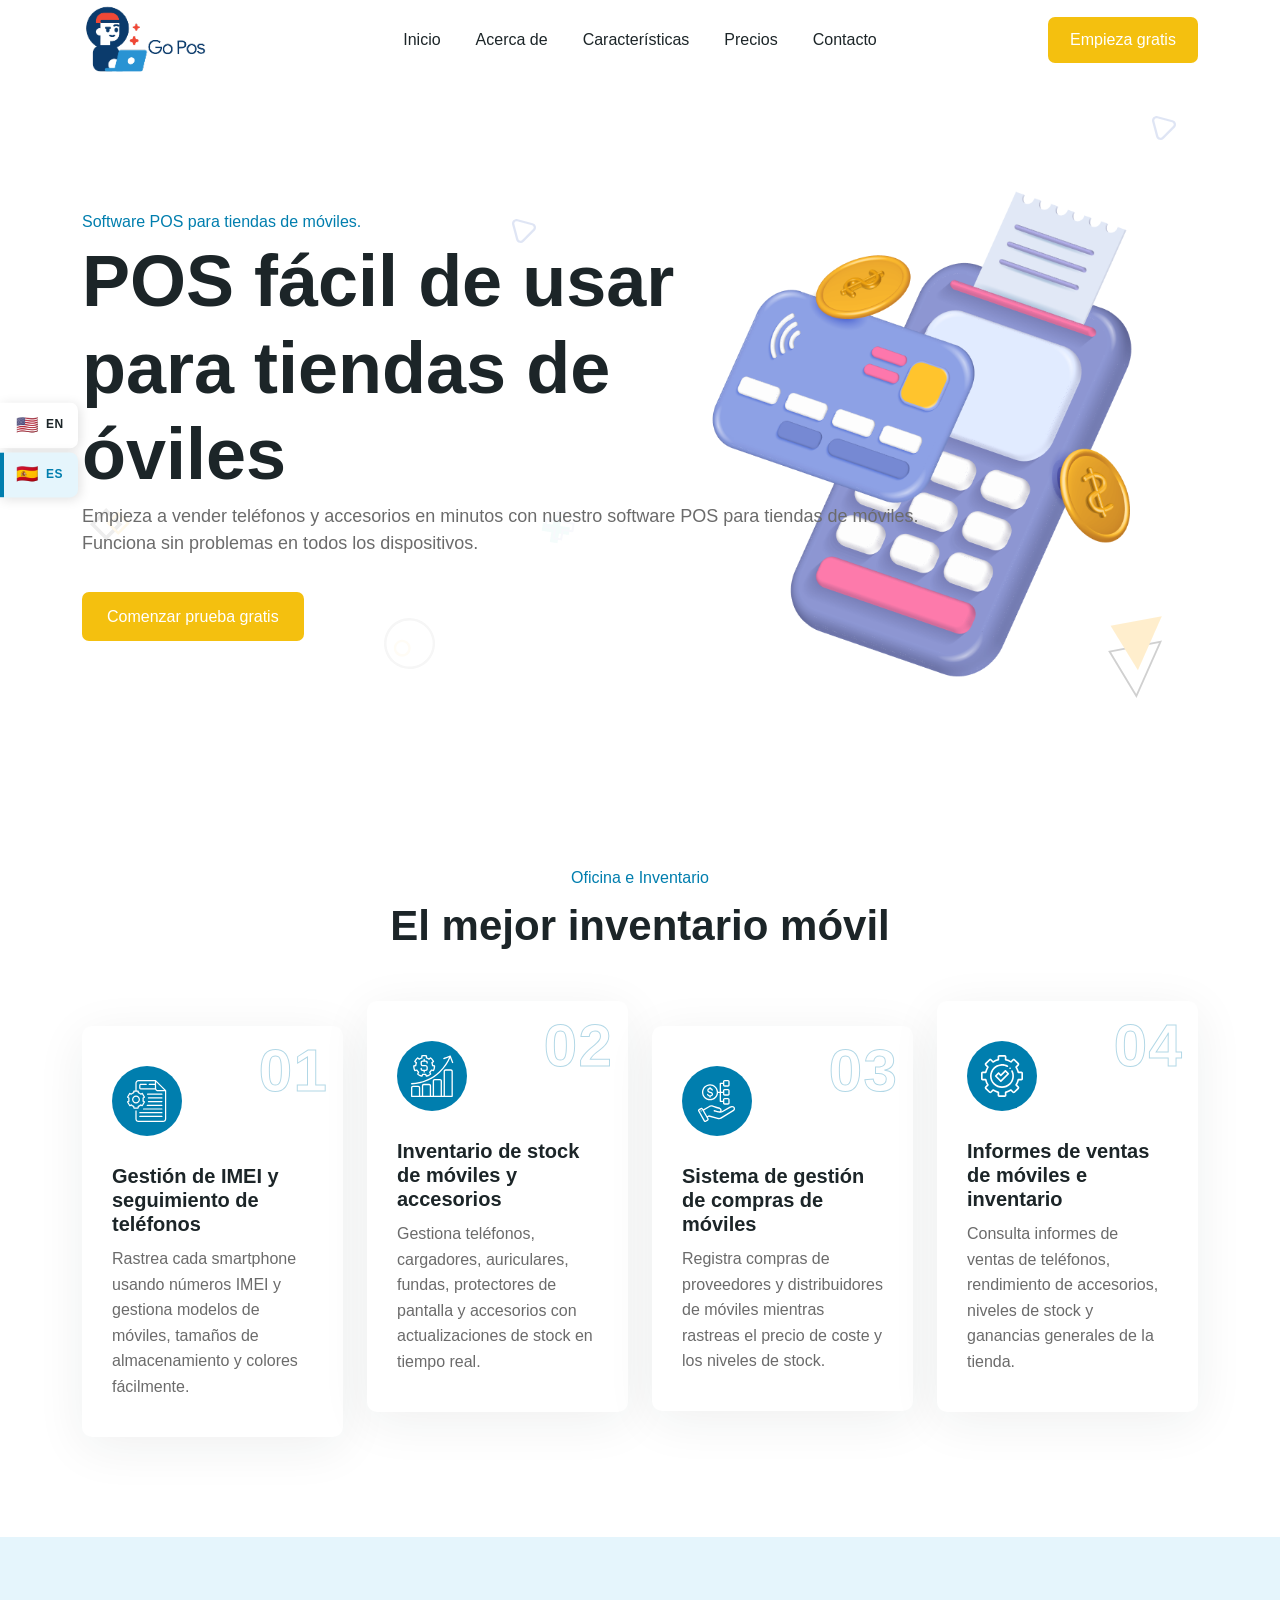
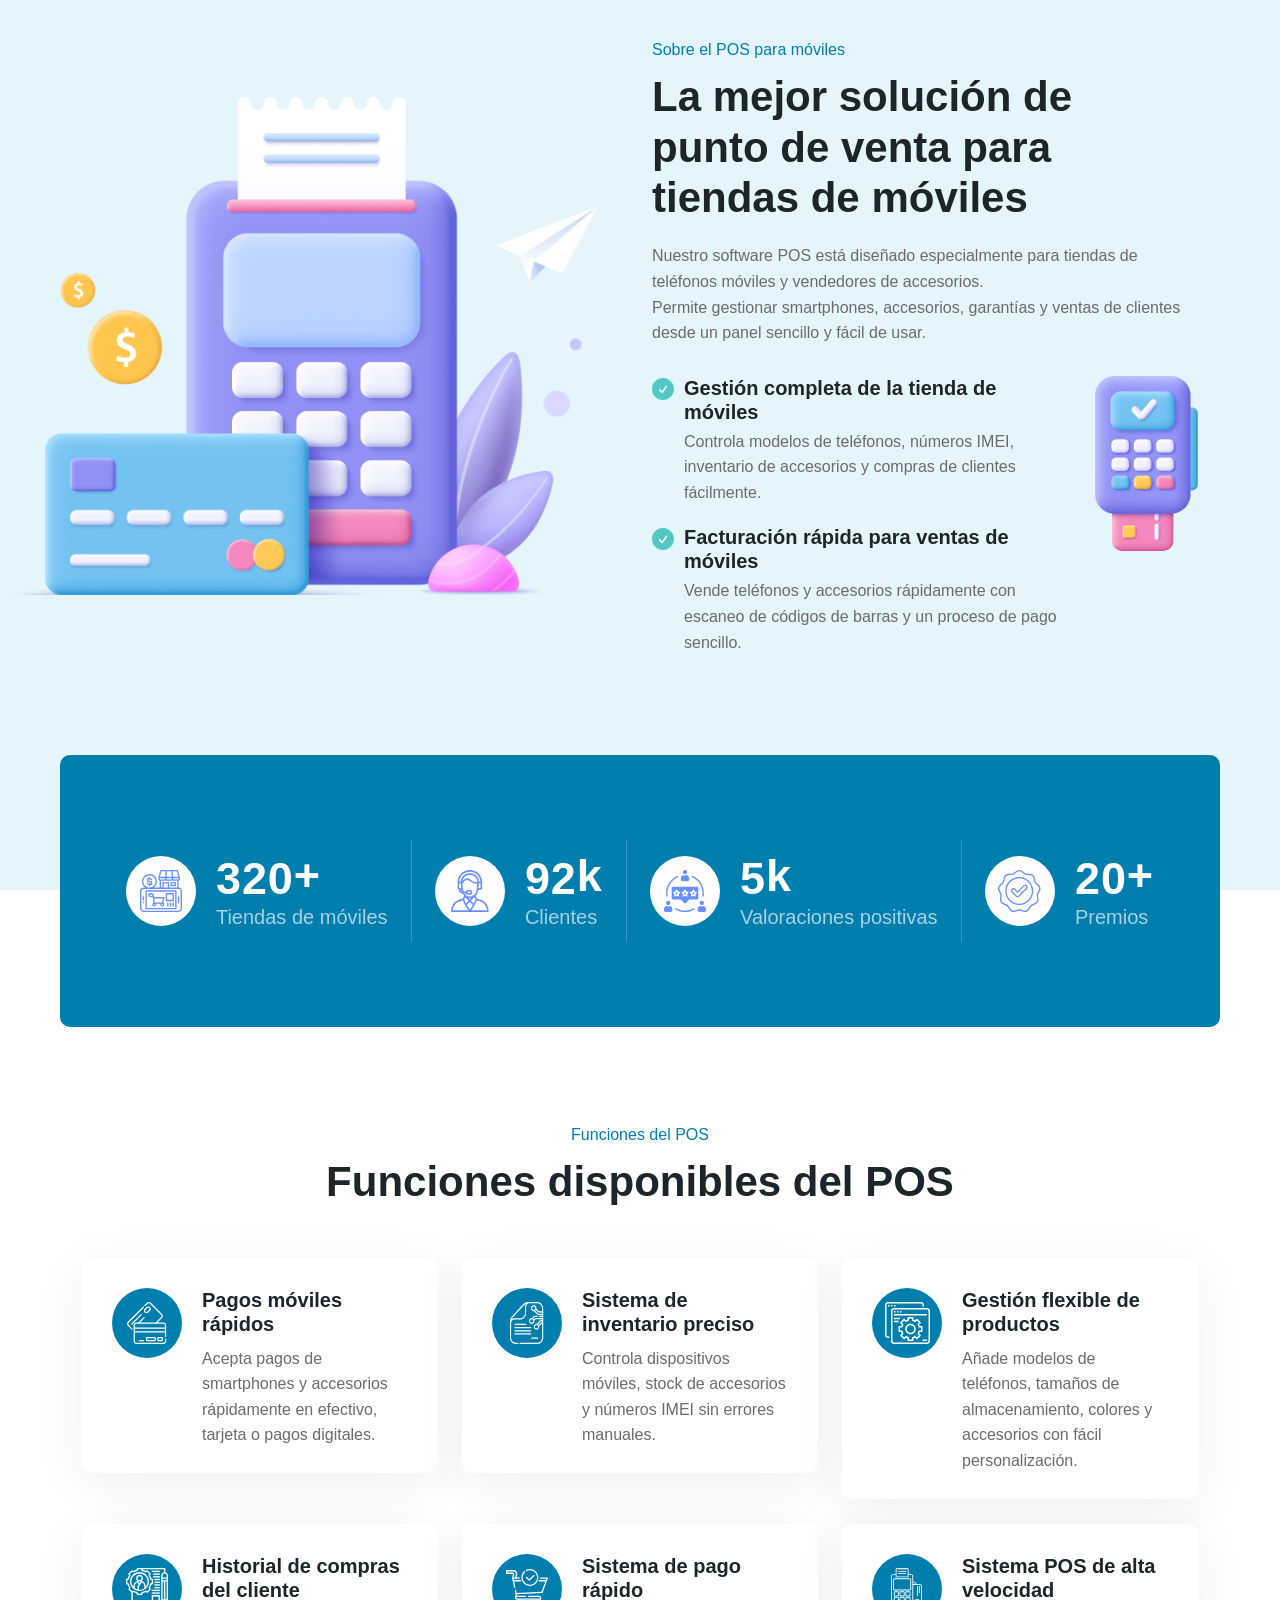
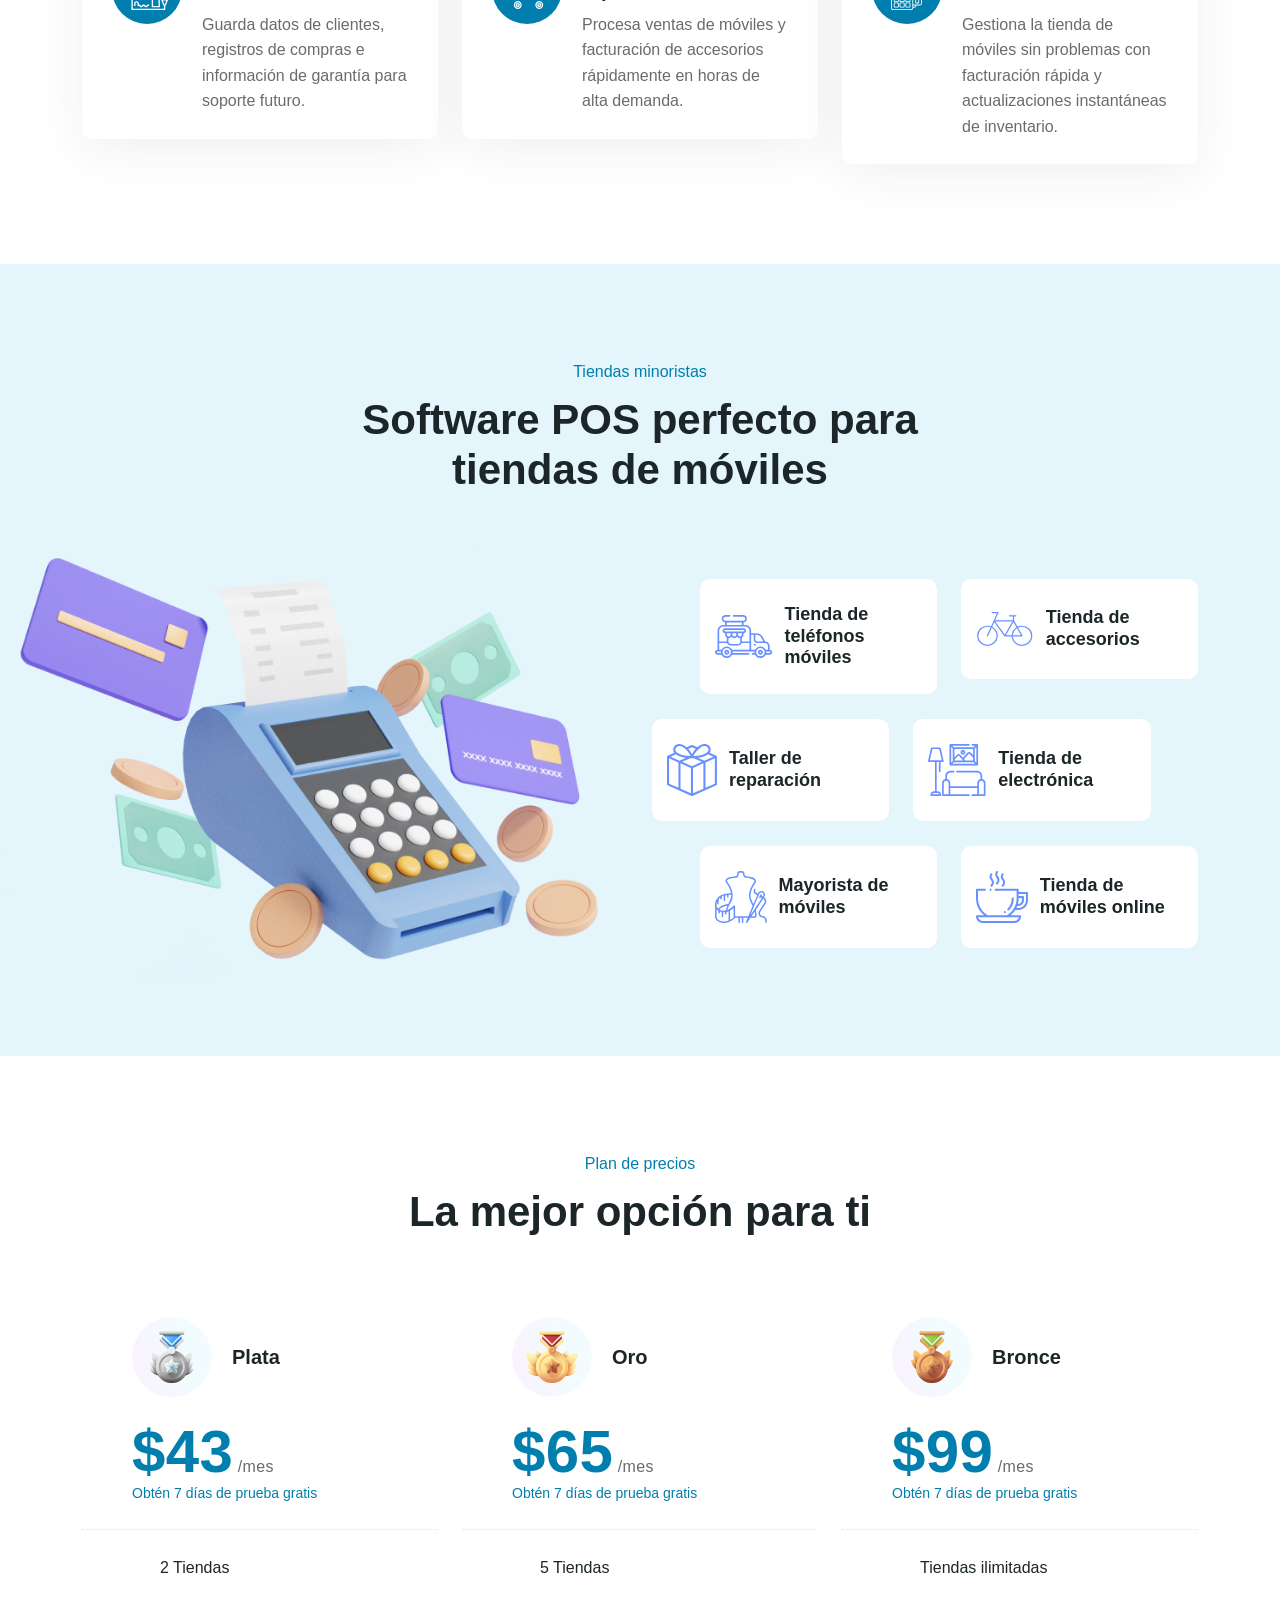
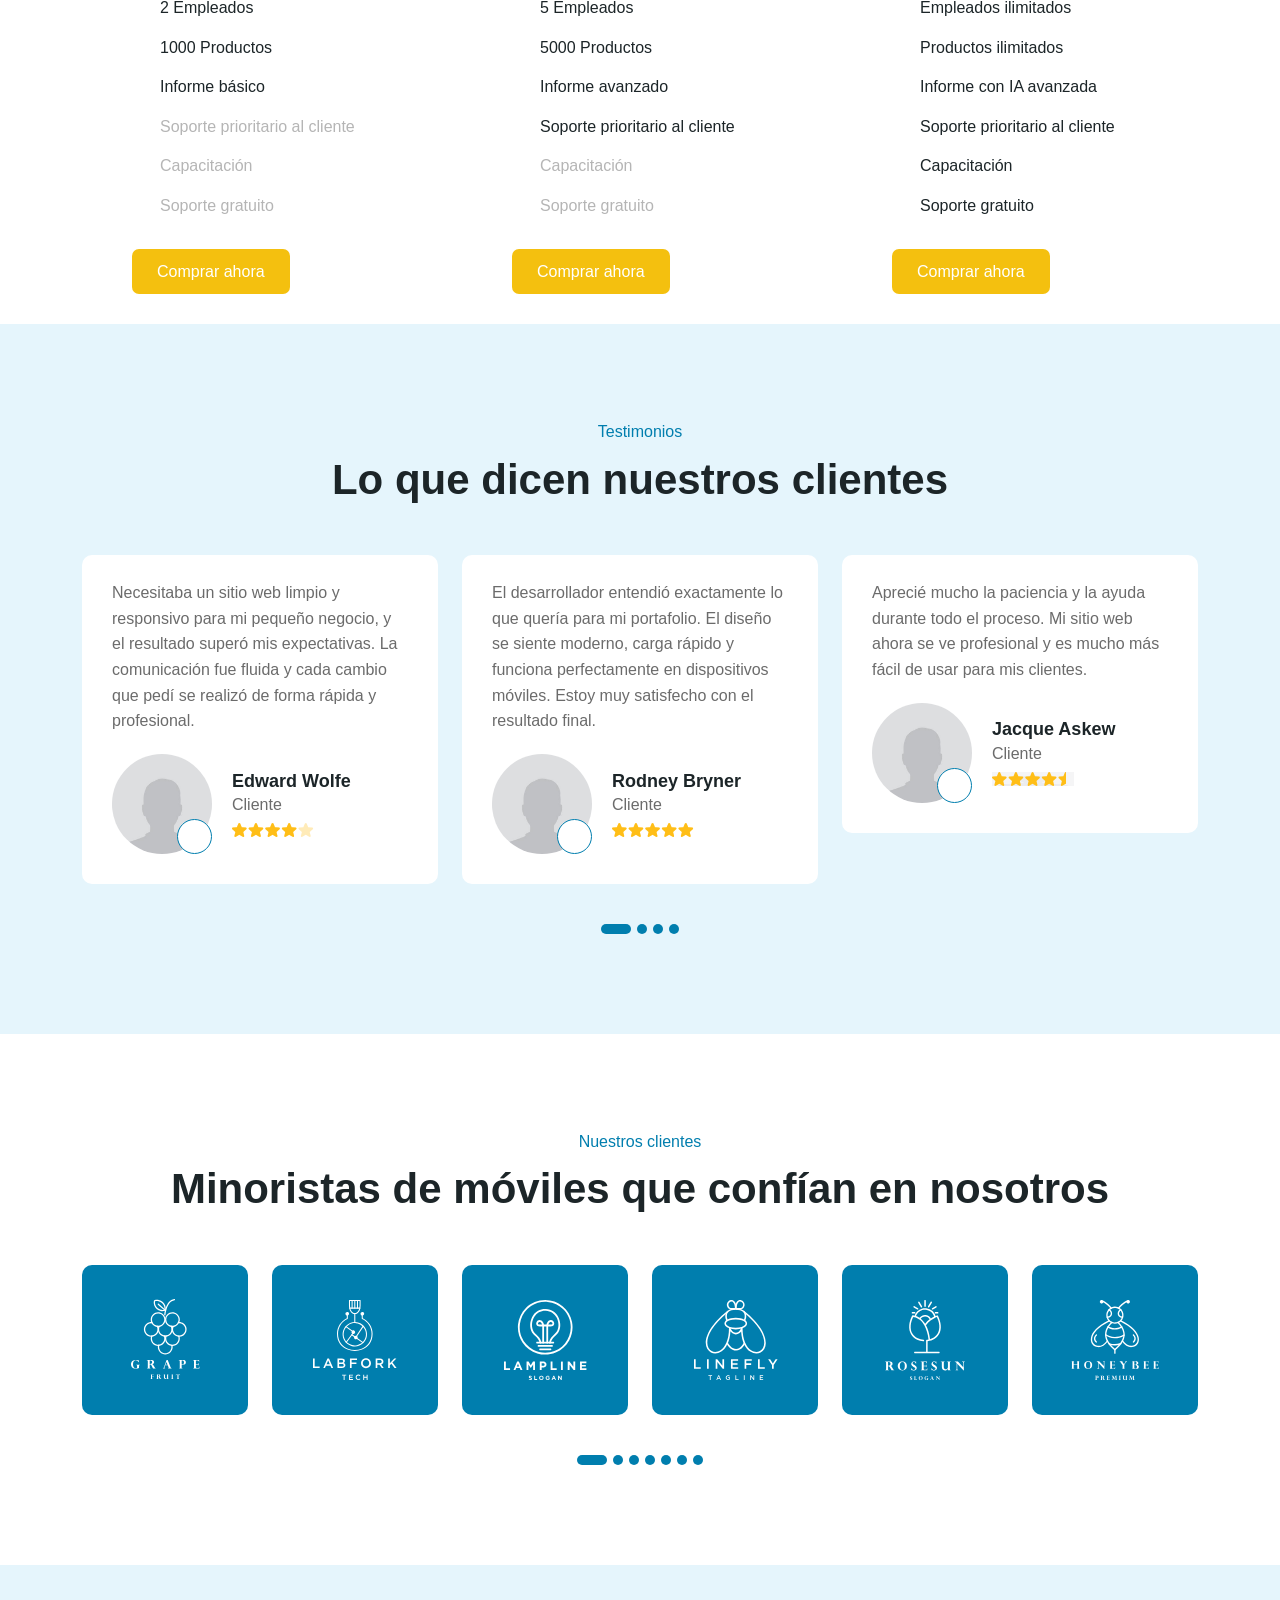
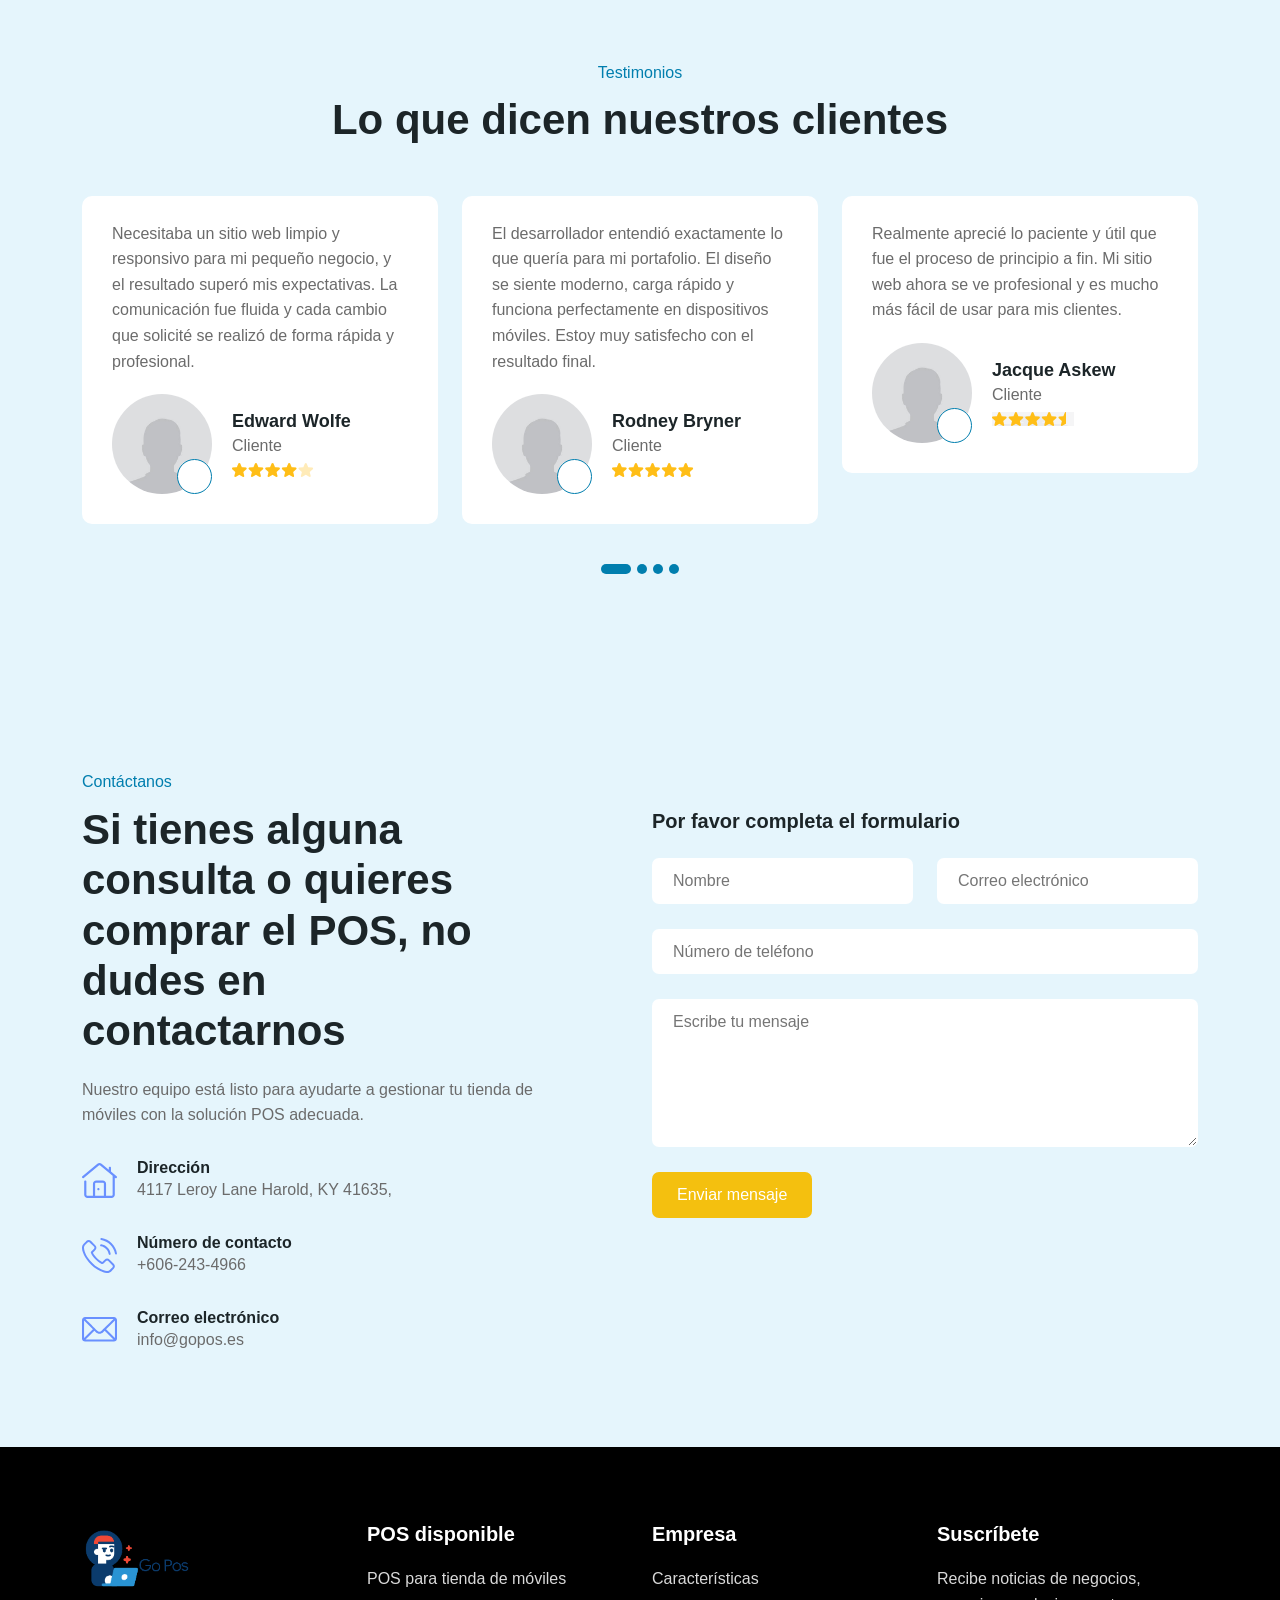
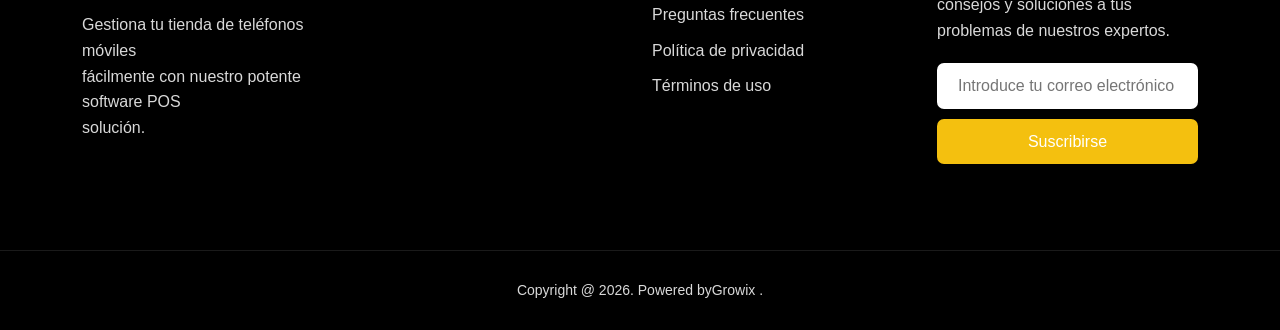
==== commit f5edc987: "added powered by growix in footer" ====
--- a/es.html
+++ b/es.html
@@ -1179,7 +1179,7 @@
 
     <div class="cs-copyright text-center">
         <div class="container">
-            Copyright 2026. <a href="mailto:zkhan52607@gmail.com">Muhammad Zohaib</a>.
+            Copyright @ 2026. Powered by<a href="mailto:zkhan52607@gmail.com">Growix </a>.
         </div>
     </div>
 </footer>
